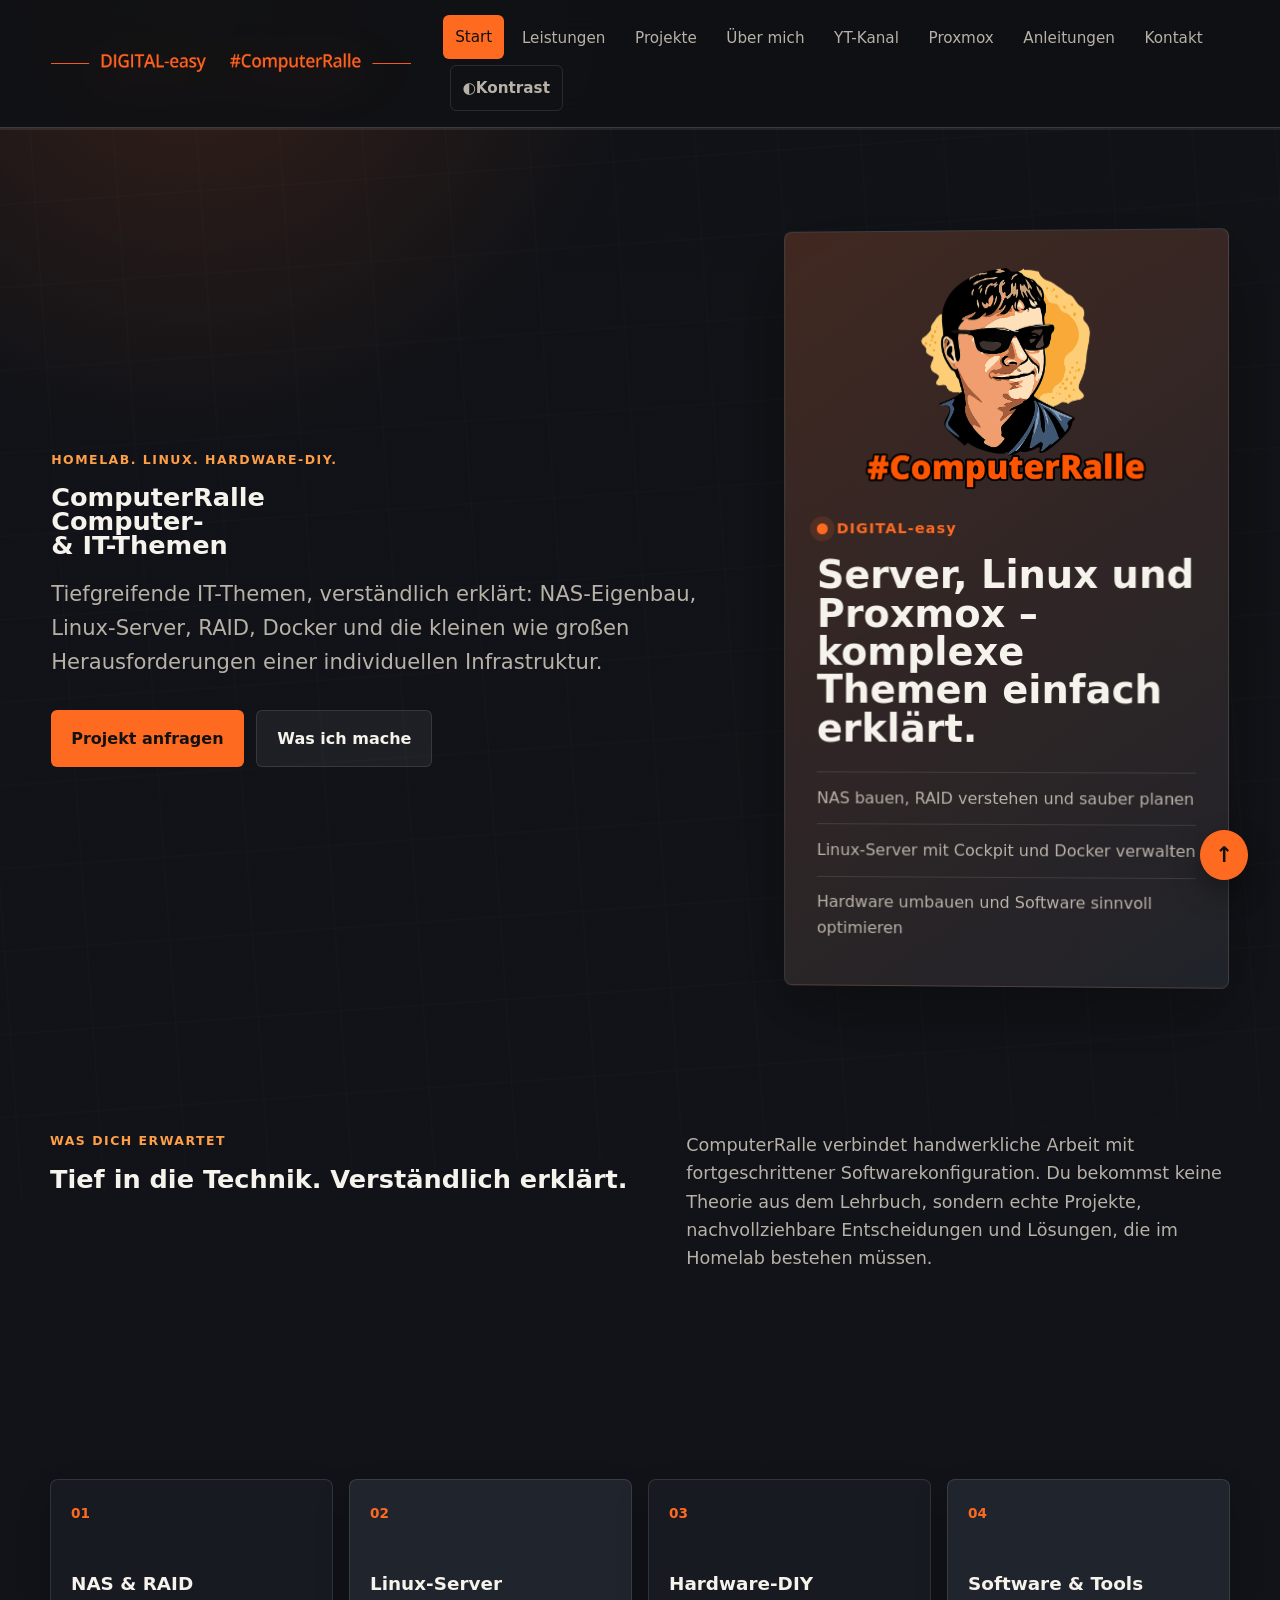
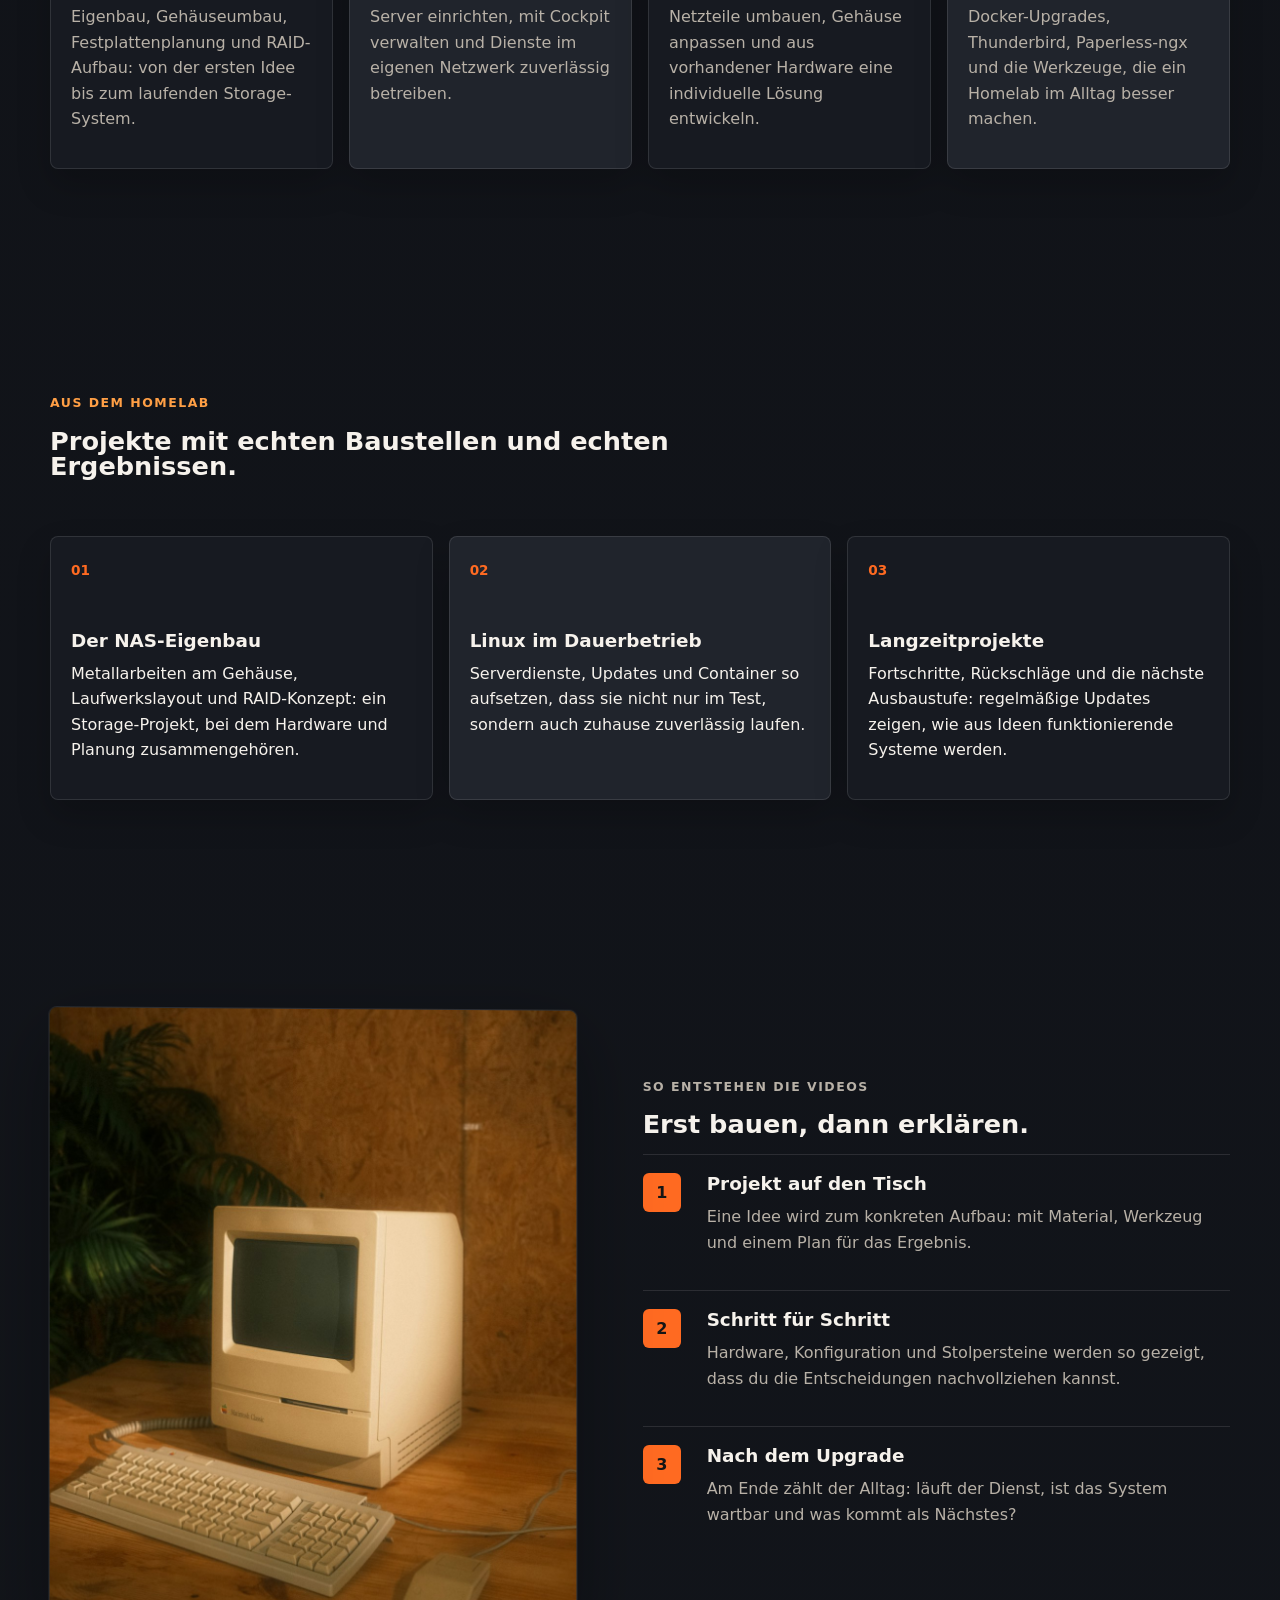
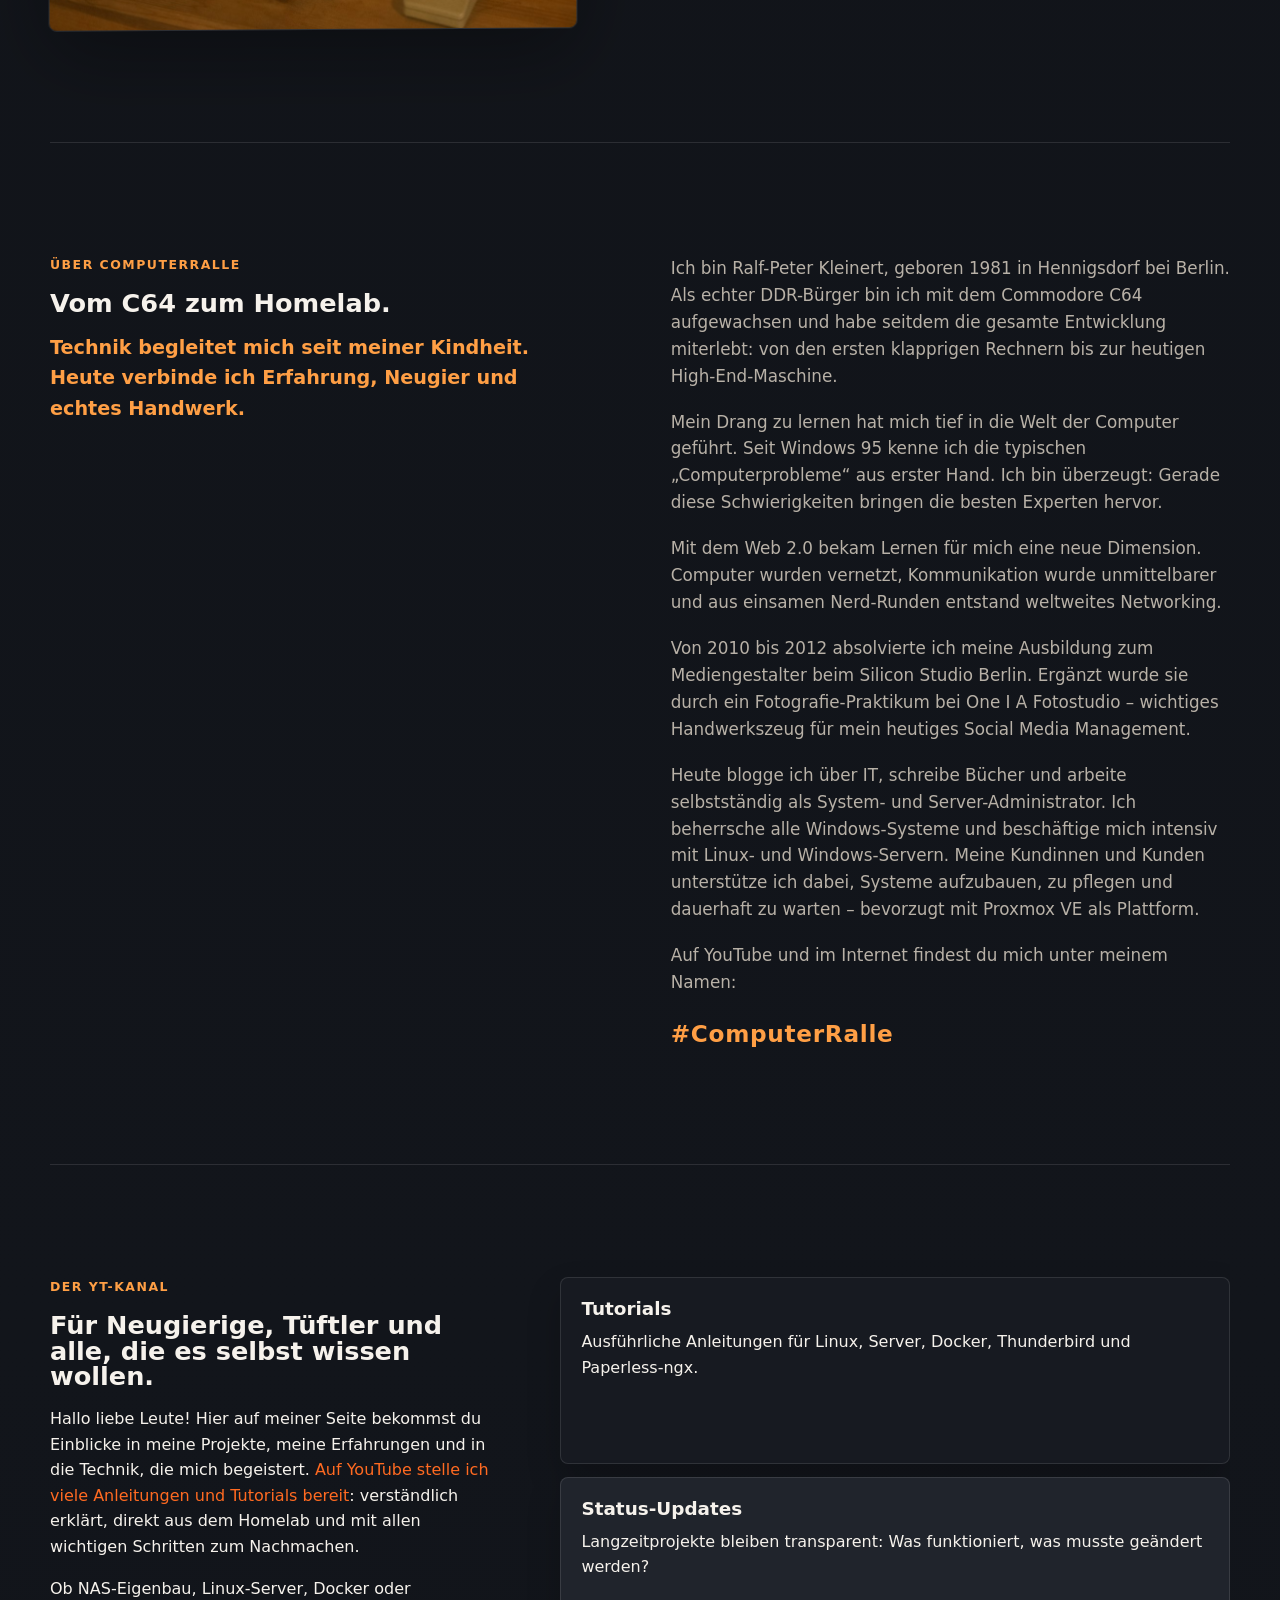
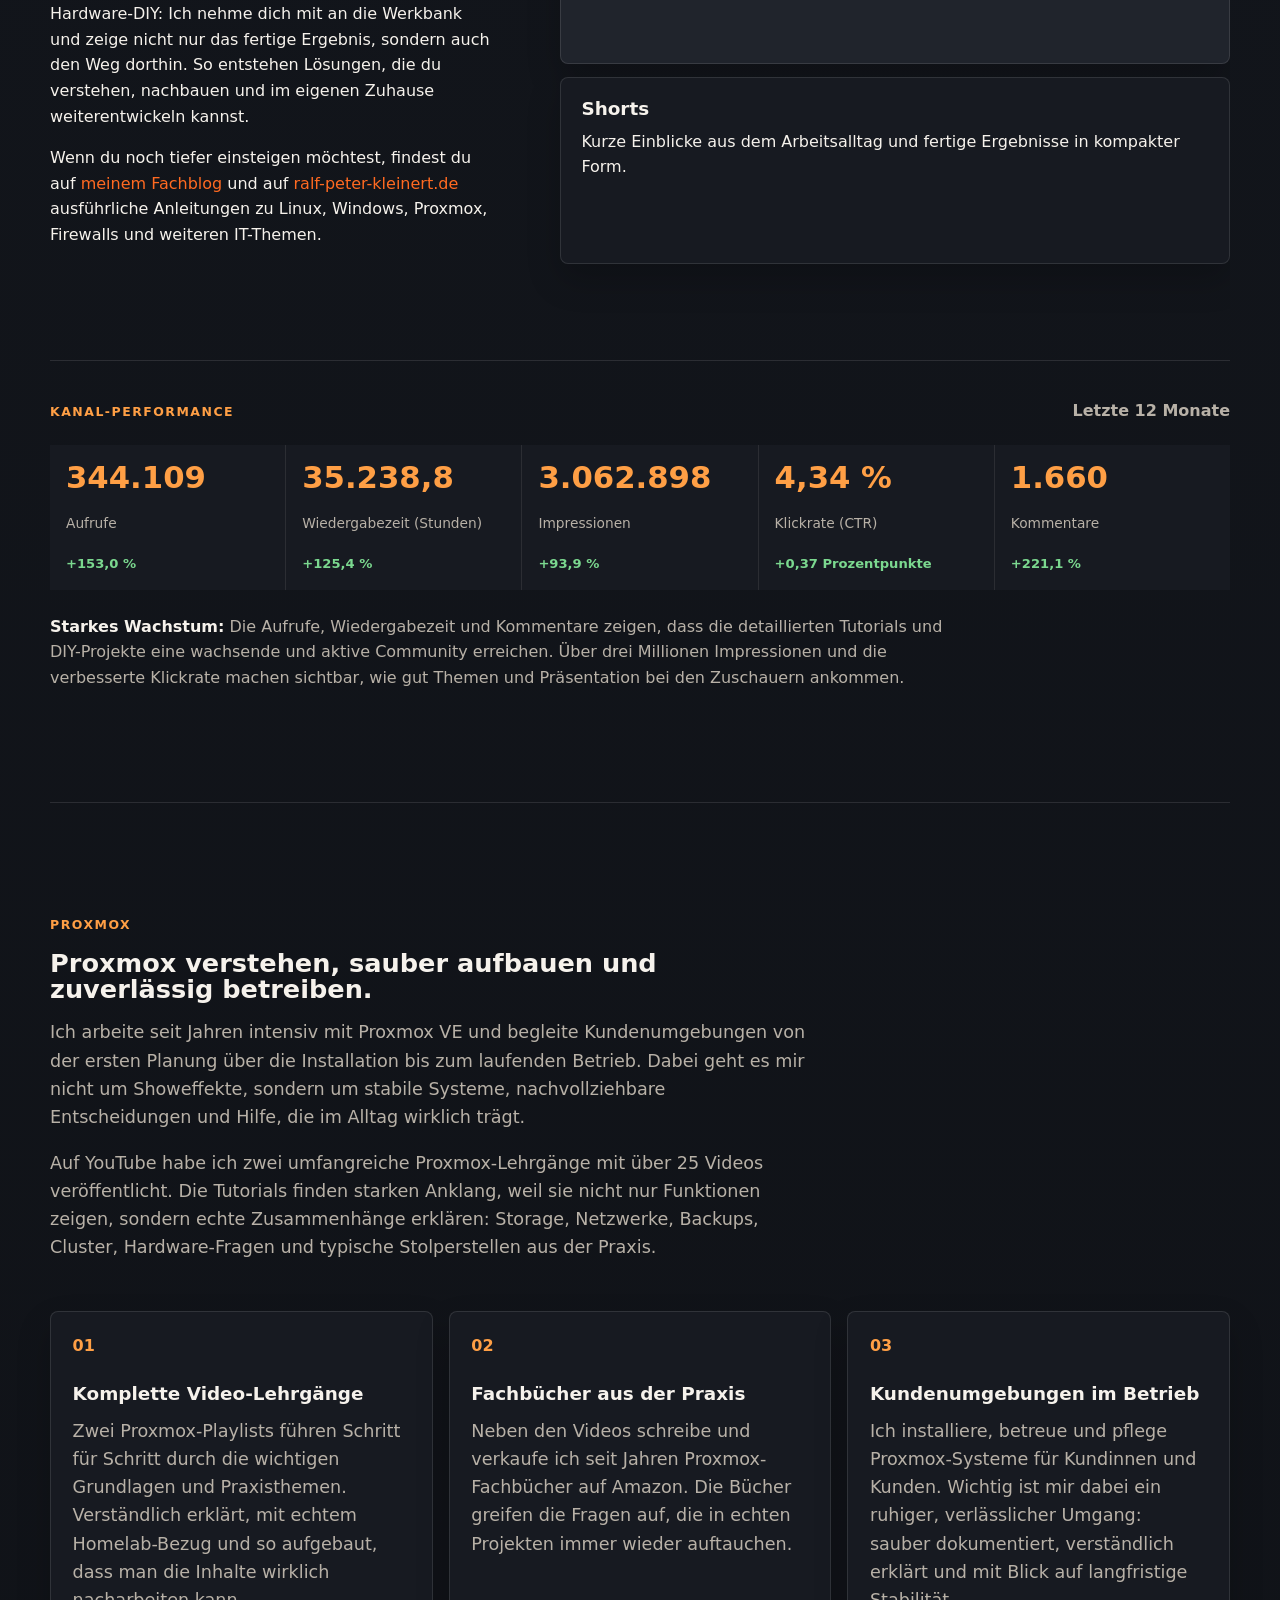
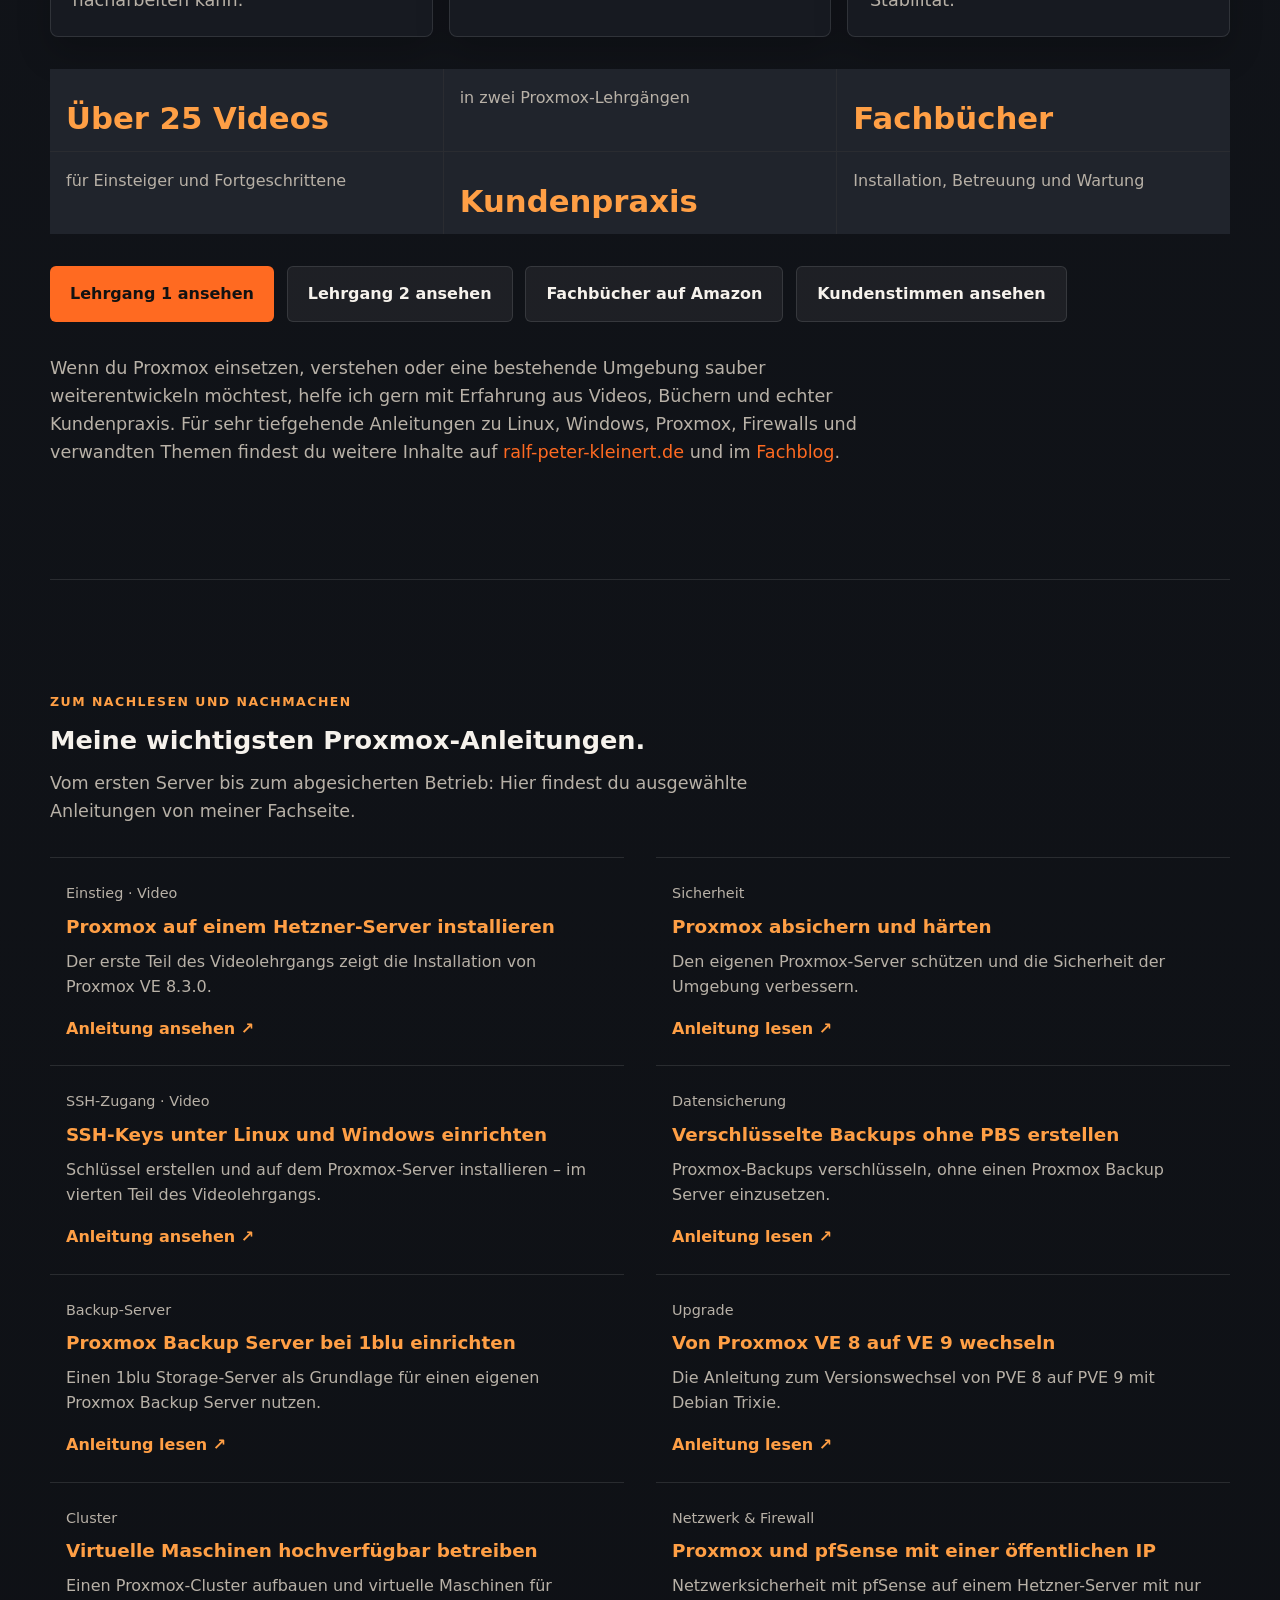
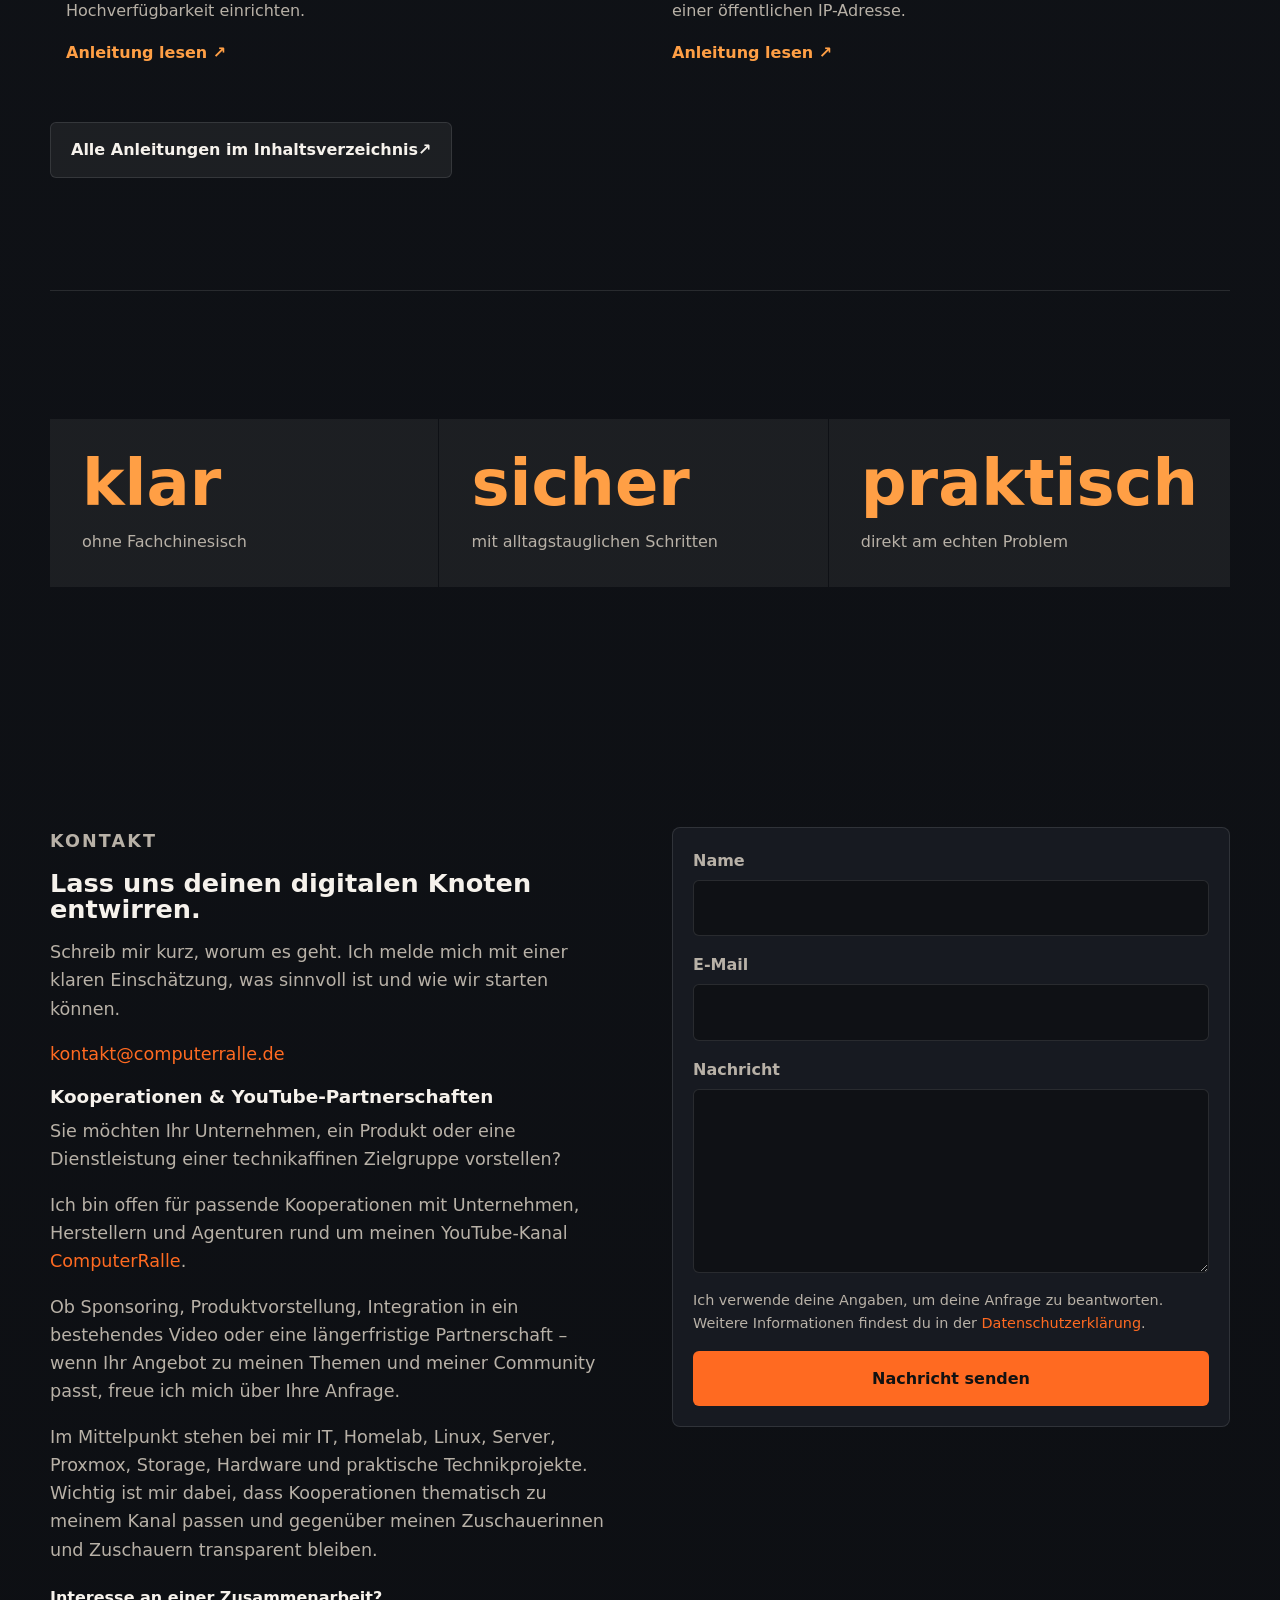
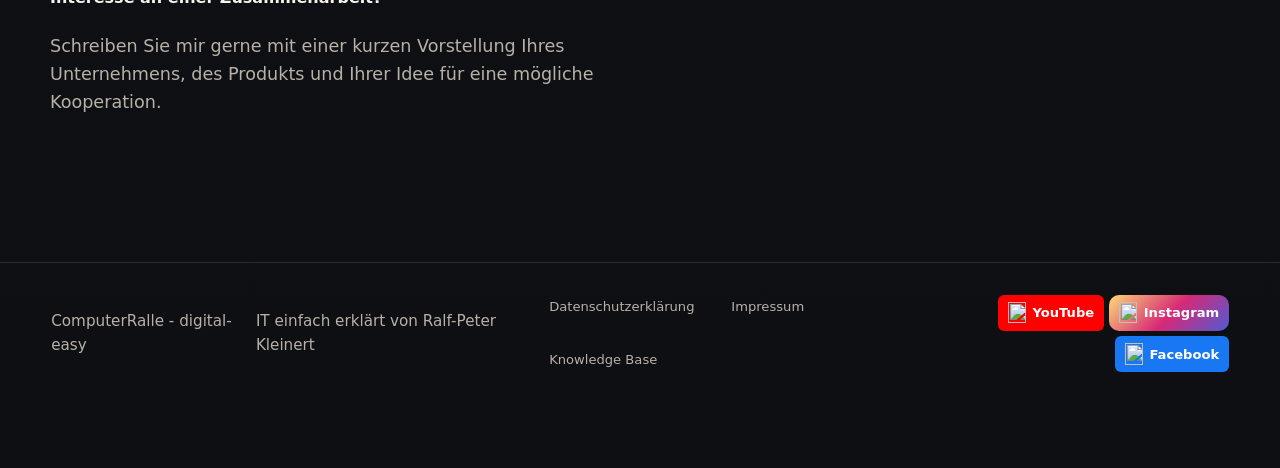
==== index.html @ 545dfb42 "Initial Upload" ====
<!doctype html>
<html lang="de">
  <head>
    <meta charset="utf-8">
    <meta name="viewport" content="width=device-width, initial-scale=1">
    <meta name="description" content="Proxmox-Anleitungen, Linux-Server und NAS-Eigenbau: ComputerRalle zeigt praktische Homelab-Projekte, Video-Tutorials und Hilfe für deine IT.">
    <meta name="theme-color" content="#ff6a21">



    <title>ComputerRalle – Proxmox, Linux &amp; Homelab-Anleitungen</title>
    <link rel="preload" as="image" href="images/computerralledigital-easy_kopfbannerkontur.png">
    <link rel="stylesheet" href="index.css?v=contact-1">
	<meta name="robots" content="index, follow, max-snippet:-1, max-image-preview:large, max-video-preview:-1">
    <link rel="icon" href="images/favicons/favicon.ico" sizes="16x16 24x24 32x32 48x48 64x64 128x128 256x256" type="image/x-icon">
    <link rel="icon" href="images/favicons/favicon-16x16.png" sizes="16x16" type="image/png">
    <link rel="icon" href="images/favicons/favicon-32x32.png" sizes="32x32" type="image/png">
    <link rel="icon" href="images/favicons/favicon-48x48.png" sizes="48x48" type="image/png">
    <link rel="apple-touch-icon" href="images/favicons/apple-touch-icon.png" sizes="180x180">
    <link rel="manifest" href="site.webmanifest">
    <link rel="canonical" href="https://computerralle.de/">
    <meta property="og:locale" content="de_DE">
    <meta property="og:site_name" content="ComputerRalle">
    <meta property="og:type" content="website">
    <meta property="og:title" content="ComputerRalle – Proxmox, Linux &amp; Homelab-Anleitungen">
    <meta property="og:description" content="Proxmox-Anleitungen, Linux-Server und NAS-Eigenbau: ComputerRalle zeigt praktische Homelab-Projekte, Video-Tutorials und Hilfe für deine IT.">
    <meta property="og:url" content="https://computerralle.de/">
    <meta property="og:image" content="https://computerralle.de/images/ComputerRalle-Logo%202026%202000_72.png">
    <meta property="og:image:width" content="1000">
    <meta property="og:image:height" content="813">
    <meta property="og:image:alt" content="ComputerRalle – Logo mit Porträt und Schriftzug">
    <meta name="twitter:card" content="summary_large_image">
    <meta name="twitter:title" content="ComputerRalle – Proxmox, Linux &amp; Homelab-Anleitungen">
    <meta name="twitter:description" content="Proxmox-Anleitungen, Linux-Server und NAS-Eigenbau: ComputerRalle zeigt praktische Homelab-Projekte, Video-Tutorials und Hilfe für deine IT.">
    <meta name="twitter:image" content="https://computerralle.de/images/ComputerRalle-Logo%202026%202000_72.png">
    <meta name="twitter:image:alt" content="ComputerRalle – Logo mit Porträt und Schriftzug">
  </head>
  <body>
    <header class="site-header">
      <a class="brand" href="/" aria-label="ComputerRalle Startseite">
        <img src="images/computerralledigital-easy_kopfbannerkontur.png" alt="ComputerRalle Digital-easy" width="4000" height="230" style="height: auto; object-fit: contain;">
      </a>
      <button class="menu-toggle" type="button" aria-expanded="false" aria-controls="main-navigation" aria-label="Menü öffnen" title="Menü öffnen"><span></span><span></span><span></span></button>
      <nav id="main-navigation" aria-label="Hauptnavigation">
        <a href="/">Start</a>
        <a href="/#leistungen">Leistungen</a>
        <a href="/#projekte">Projekte</a>
        <a href="/#ueber">Über mich</a>
        <a href="/#kanal">YT-Kanal</a>
        <a href="/#proxmox">Proxmox</a>
        <a href="/#anleitungen">Anleitungen</a>
        <a href="/#kontakt">Kontakt</a>
        <button class="contrast-toggle" type="button" aria-pressed="false" aria-label="Hohen Kontrast einschalten"><span aria-hidden="true">◐</span> Kontrast</button>
      </nav>
      <div class="scroll-progress" aria-hidden="true"><span></span></div>
    </header>

    <main id="top">
      <section class="hero">
        <div class="hero-content">
          <p class="eyebrow">Homelab. Linux. Hardware-DIY.</p>
          <h1>ComputerRalle Computer- & IT-Themen</h1>
          <p class="hero-copy">Tiefgreifende IT-Themen, verständlich erklärt: NAS-Eigenbau, Linux-Server, RAID, Docker und die kleinen wie großen Herausforderungen einer individuellen Infrastruktur.</p>
          <div class="hero-actions">
            <a class="button primary" href="/#kontakt">Projekt anfragen</a>
            <a class="button secondary" href="/#leistungen">Was ich mache</a>
          </div>
        </div>
        <aside class="hero-panel" aria-label="ComputerRalle Fokus">
          <div class="hero-logo">
            <img src="images/ComputerRalle-Logo 2026 2000_72.png" alt="ComputerRalle Logo" width="1000" height="813" style="height: auto; object-fit: contain;">
          </div>
          <div class="signal">
            <span></span>
            <strong>DIGITAL-easy</strong>
          </div>
          <h2>Server, Linux und Proxmox – komplexe Themen einfach erklärt.</h2>
          <ul>
            <li>NAS bauen, RAID verstehen und sauber planen</li>
            <li>Linux-Server mit Cockpit und Docker verwalten</li>
            <li>Hardware umbauen und Software sinnvoll optimieren</li>
          </ul>
        </aside>
      </section>

      <section class="section intro">
        <div>
          <p class="eyebrow">Was dich erwartet</p>
          <h2>Tief in die Technik. Verständlich erklärt.</h2>
        </div>
        <p>ComputerRalle verbindet handwerkliche Arbeit mit fortgeschrittener Softwarekonfiguration. Du bekommst keine Theorie aus dem Lehrbuch, sondern echte Projekte, nachvollziehbare Entscheidungen und Lösungen, die im Homelab bestehen müssen.</p>
      </section>

      <section class="service-grid" id="leistungen" aria-label="Leistungen">
        <article>
          <span class="icon">01</span>
          <h3>NAS &amp; RAID</h3>
          <p>Eigenbau, Gehäuseumbau, Festplattenplanung und RAID-Aufbau: von der ersten Idee bis zum laufenden Storage-System.</p>
        </article>
        <article>
          <span class="icon">02</span>
          <h3>Linux-Server</h3>
          <p>Server einrichten, mit Cockpit verwalten und Dienste im eigenen Netzwerk zuverlässig betreiben.</p>
        </article>
        <article>
          <span class="icon">03</span>
          <h3>Hardware-DIY</h3>
          <p>Netzteile umbauen, Gehäuse anpassen und aus vorhandener Hardware eine individuelle Lösung entwickeln.</p>
        </article>
        <article>
          <span class="icon">04</span>
          <h3>Software &amp; Tools</h3>
          <p>Docker-Upgrades, Thunderbird, Paperless-ngx und die Werkzeuge, die ein Homelab im Alltag besser machen.</p>
        </article>
      </section>

      <section class="project-grid" id="projekte" aria-label="Projekte">
        <div class="project-heading">
          <p class="eyebrow">Aus dem Homelab</p>
          <h2>Projekte mit echten Baustellen und echten Ergebnissen.</h2>
        </div>
        <article>
          <span class="icon">01</span>
          <h3>Der NAS-Eigenbau</h3>
          <p>Metallarbeiten am Gehäuse, Laufwerkslayout und RAID-Konzept: ein Storage-Projekt, bei dem Hardware und Planung zusammengehören.</p>
        </article>
        <article>
          <span class="icon">02</span>
          <h3>Linux im Dauerbetrieb</h3>
          <p>Serverdienste, Updates und Container so aufsetzen, dass sie nicht nur im Test, sondern auch zuhause zuverlässig laufen.</p>
        </article>
        <article>
          <span class="icon">03</span>
          <h3>Langzeitprojekte</h3>
          <p>Fortschritte, Rückschläge und die nächste Ausbaustufe: regelmäßige Updates zeigen, wie aus Ideen funktionierende Systeme werden.</p>
        </article>
      </section>

      <section class="split" id="ablauf">
        <div class="image-card">
          <img src="images/photo-1677022725616-91e41d36db21.jpeg" alt="Arbeitsplatz mit Laptop und Technik" width="1080" height="1620" loading="lazy" decoding="async">
        </div>
        <div class="steps">
          <p class="eyebrow">So entstehen die Videos</p>
          <h2>Erst bauen, dann erklären.</h2>
          <div class="step">
            <b>1</b>
            <div>
              <h3>Projekt auf den Tisch</h3>
              <p>Eine Idee wird zum konkreten Aufbau: mit Material, Werkzeug und einem Plan für das Ergebnis.</p>
            </div>
          </div>
          <div class="step">
            <b>2</b>
            <div>
              <h3>Schritt für Schritt</h3>
              <p>Hardware, Konfiguration und Stolpersteine werden so gezeigt, dass du die Entscheidungen nachvollziehen kannst.</p>
            </div>
          </div>
          <div class="step">
            <b>3</b>
            <div>
              <h3>Nach dem Upgrade</h3>
              <p>Am Ende zählt der Alltag: läuft der Dienst, ist das System wartbar und was kommt als Nächstes?</p>
            </div>
          </div>
        </div>
      </section>

      <section class="about" id="ueber">
        <div>
          <p class="eyebrow">Über ComputerRalle</p>
          <h2>Vom C64 zum Homelab.</h2>
          <p class="about-lead">Technik begleitet mich seit meiner Kindheit. Heute verbinde ich Erfahrung, Neugier und echtes Handwerk.</p>
        </div>
        <div class="about-copy">
          <p>Ich bin Ralf-Peter Kleinert, geboren 1981 in Hennigsdorf bei Berlin. Als echter DDR-Bürger bin ich mit dem Commodore C64 aufgewachsen und habe seitdem die gesamte Entwicklung miterlebt: von den ersten klapprigen Rechnern bis zur heutigen High-End-Maschine.</p>
          <p>Mein Drang zu lernen hat mich tief in die Welt der Computer geführt. Seit Windows 95 kenne ich die typischen „Computerprobleme“ aus erster Hand. Ich bin überzeugt: Gerade diese Schwierigkeiten bringen die besten Experten hervor.</p>
          <p>Mit dem Web 2.0 bekam Lernen für mich eine neue Dimension. Computer wurden vernetzt, Kommunikation wurde unmittelbarer und aus einsamen Nerd-Runden entstand weltweites Networking.</p>
          <p>Von 2010 bis 2012 absolvierte ich meine Ausbildung zum Mediengestalter beim Silicon Studio Berlin. Ergänzt wurde sie durch ein Fotografie-Praktikum bei One I A Fotostudio – wichtiges Handwerkszeug für mein heutiges Social Media Management.</p>
          <p>Heute blogge ich über IT, schreibe Bücher und arbeite selbstständig als System- und Server-Administrator. Ich beherrsche alle Windows-Systeme und beschäftige mich intensiv mit Linux- und Windows-Servern. Meine Kundinnen und Kunden unterstütze ich dabei, Systeme aufzubauen, zu pflegen und dauerhaft zu warten – bevorzugt mit Proxmox VE als Plattform.</p>
          <p>Auf YouTube und im Internet findest du mich unter meinem Namen:</p>
          <strong class="about-handle">#ComputerRalle</strong>
        </div>
      </section>

      <section class="channel-section" id="kanal" aria-label="Kanalformate">
        <div>
          <p class="eyebrow">Der YT-Kanal</p>
          <h2>Für Neugierige, Tüftler und alle, die es selbst wissen wollen.</h2>
          <p>Hallo liebe Leute! Hier auf meiner Seite bekommst du Einblicke in meine Projekte, meine Erfahrungen und in die Technik, die mich begeistert. <a href="https://www.youtube.com/@ComputerRalle" class="links" target="_blank" rel="noopener">Auf YouTube stelle ich viele Anleitungen und Tutorials bereit</a>: verständlich erklärt, direkt aus dem Homelab und mit allen wichtigen Schritten zum Nachmachen.</p>
          <p>Ob NAS-Eigenbau, Linux-Server, Docker oder Hardware-DIY: Ich nehme dich mit an die Werkbank und zeige nicht nur das fertige Ergebnis, sondern auch den Weg dorthin. So entstehen Lösungen, die du verstehen, nachbauen und im eigenen Zuhause weiterentwickeln kannst.</p>
          <p>Wenn du noch tiefer einsteigen möchtest, findest du auf <a href="https://blog.ralf-peter-kleinert.de/" class="links" target="_blank" rel="noopener">meinem Fachblog</a> und auf <a href="https://ralf-peter-kleinert.de/" class="links" target="_blank" rel="noopener">ralf-peter-kleinert.de</a> ausführliche Anleitungen zu Linux, Windows, Proxmox, Firewalls und weiteren IT-Themen.</p>
        </div>
        <div class="channel-list">
          <article>
            <h3>Tutorials</h3>
            <p>Ausführliche Anleitungen für Linux, Server, Docker, Thunderbird und Paperless-ngx.</p>
          </article>
          <article>
            <h3>Status-Updates</h3>
            <p>Langzeitprojekte bleiben transparent: Was funktioniert, was musste geändert werden?</p>
          </article>
          <article>
            <h3>Shorts</h3>
            <p>Kurze Einblicke aus dem Arbeitsalltag und fertige Ergebnisse in kompakter Form.</p>
          </article>
        </div>
        <div class="channel-stats">
          <div class="stats-heading">
            <p class="eyebrow">Kanal-Performance</p>
            <h3>Letzte 12 Monate</h3>
          </div>
          <div class="stats-grid">
            <div><strong>344.109</strong><span>Aufrufe</span><b>+153,0 %</b></div>
            <div><strong>35.238,8</strong><span>Wiedergabezeit (Stunden)</span><b>+125,4 %</b></div>
            <div><strong>3.062.898</strong><span>Impressionen</span><b>+93,9 %</b></div>
            <div><strong>4,34 %</strong><span>Klickrate (CTR)</span><b>+0,37 Prozentpunkte</b></div>
            <div><strong>1.660</strong><span>Kommentare</span><b>+221,1 %</b></div>
          </div>
          <p class="channel-insight"><strong>Starkes Wachstum:</strong> Die Aufrufe, Wiedergabezeit und Kommentare zeigen, dass die detaillierten Tutorials und DIY-Projekte eine wachsende und aktive Community erreichen. Über drei Millionen Impressionen und die verbesserte Klickrate machen sichtbar, wie gut Themen und Präsentation bei den Zuschauern ankommen.</p>
        </div>
      </section>

      <section class="proxmox-section" id="proxmox" aria-label="Proxmox">
        <div class="proxmox-intro">
          <p class="eyebrow">Proxmox</p>
          <h2>Proxmox verstehen, sauber aufbauen und zuverlässig betreiben.</h2>
          <p>Ich arbeite seit Jahren intensiv mit Proxmox VE und begleite Kundenumgebungen von der ersten Planung über die Installation bis zum laufenden Betrieb. Dabei geht es mir nicht um Showeffekte, sondern um stabile Systeme, nachvollziehbare Entscheidungen und Hilfe, die im Alltag wirklich trägt.</p>
          <p>Auf YouTube habe ich zwei umfangreiche Proxmox-Lehrgänge mit über 25 Videos veröffentlicht. Die Tutorials finden starken Anklang, weil sie nicht nur Funktionen zeigen, sondern echte Zusammenhänge erklären: Storage, Netzwerke, Backups, Cluster, Hardware-Fragen und typische Stolperstellen aus der Praxis.</p>
        </div>
        <div class="proxmox-grid">
          <article>
            <span>01</span>
            <h3>Komplette Video-Lehrgänge</h3>
            <p>Zwei Proxmox-Playlists führen Schritt für Schritt durch die wichtigen Grundlagen und Praxisthemen. Verständlich erklärt, mit echtem Homelab-Bezug und so aufgebaut, dass man die Inhalte wirklich nacharbeiten kann.</p>
          </article>
          <article>
            <span>02</span>
            <h3>Fachbücher aus der Praxis</h3>
            <p>Neben den Videos schreibe und verkaufe ich seit Jahren Proxmox-Fachbücher auf Amazon. Die Bücher greifen die Fragen auf, die in echten Projekten immer wieder auftauchen.</p>
          </article>
          <article>
            <span>03</span>
            <h3>Kundenumgebungen im Betrieb</h3>
            <p>Ich installiere, betreue und pflege Proxmox-Systeme für Kundinnen und Kunden. Wichtig ist mir dabei ein ruhiger, verlässlicher Umgang: sauber dokumentiert, verständlich erklärt und mit Blick auf langfristige Stabilität.</p>
          </article>
        </div>
        <div class="proxmox-proof">
          <strong>Über 25 Videos</strong>
          <span>in zwei Proxmox-Lehrgängen</span>
          <strong>Fachbücher</strong>
          <span>für Einsteiger und Fortgeschrittene</span>
          <strong>Kundenpraxis</strong>
          <span>Installation, Betreuung und Wartung</span>
        </div>
        <div class="proxmox-actions" aria-label="Proxmox Links">
          <a class="button primary" href="https://www.youtube.com/watch?v=fpmVefC77kQ&amp;list=PL0CRlqUkwGBkxYJnkPXSZQwhma_jSJVHc" target="_blank" rel="noopener">Lehrgang 1 ansehen</a>
          <a class="button secondary" href="https://www.youtube.com/watch?v=A9hcq0KZjYE&amp;list=PL0CRlqUkwGBnzLWp3O5IxkWxYe16ni3VB" target="_blank" rel="noopener">Lehrgang 2 ansehen</a>
          <a class="button secondary" href="https://www.amazon.de/stores/Ralf-Peter-Kleinert-RPK/author/B0D6FVWCTN?ref=sr_ntt_srch_lnk_2&amp;qid=1788532996&amp;sr=8-2&amp;shoppingPortalEnabled=true" target="_blank" rel="noopener">Fachbücher auf Amazon</a>
          <a class="button secondary" href="https://www.google.com/maps/place/Ralf-Peter+Kleinert+DIGITAL-easy/@51.063813,5.1771787,6z/data=!4m16!1m7!3m6!1s0x213630b1703bf835:0x855ed4a852913279!2sRalf-Peter+Kleinert+DIGITAL-easy!8m2!3d51.175807!4d10.4541194!16s%2Fg%2F11vsbp13g6!3m7!1s0x213630b1703bf835:0x855ed4a852913279!8m2!3d51.175807!4d10.4541194!9m1!1b1!16s%2Fg%2F11vsbp13g6?entry=ttu&amp;g_ep=EgoyMDI2MDkwMS4wIKXMDSoASAFQAw%3D%3D" target="_blank" rel="noopener">Kundenstimmen ansehen</a>
        </div>
        <p class="proxmox-note">Wenn du Proxmox einsetzen, verstehen oder eine bestehende Umgebung sauber weiterentwickeln möchtest, helfe ich gern mit Erfahrung aus Videos, Büchern und echter Kundenpraxis. Für sehr tiefgehende Anleitungen zu Linux, Windows, Proxmox, Firewalls und verwandten Themen findest du weitere Inhalte auf <a href="https://ralf-peter-kleinert.de/" class="links" target="_blank" rel="noopener">ralf-peter-kleinert.de</a> und im <a href="https://blog.ralf-peter-kleinert.de/" class="links" target="_blank" rel="noopener">Fachblog</a>.</p>
      </section>

      <section class="guides-section" id="anleitungen" aria-labelledby="guides-title">
        <p class="eyebrow">Zum Nachlesen und Nachmachen</p>
        <h2 id="guides-title">Meine wichtigsten Proxmox-Anleitungen.</h2>
        <p class="guides-intro">Vom ersten Server bis zum abgesicherten Betrieb: Hier findest du ausgewählte Anleitungen von meiner Fachseite.</p>
        <ul class="guides-list">
          <li><a href="https://ralf-peter-kleinert.de/video-tutorials/proxmox-server-installation.html" target="_blank" rel="noopener"><span class="guide-topic">Einstieg · Video</span><h3>Proxmox auf einem Hetzner-Server installieren</h3><p>Der erste Teil des Videolehrgangs zeigt die Installation von Proxmox VE 8.3.0.</p><span class="guide-action">Anleitung ansehen <span aria-hidden="true">↗</span></span></a></li>
          <li><a href="https://ralf-peter-kleinert.de/linux-server/proxmox-server-sichern-haerten.html" target="_blank" rel="noopener"><span class="guide-topic">Sicherheit</span><h3>Proxmox absichern und härten</h3><p>Den eigenen Proxmox-Server schützen und die Sicherheit der Umgebung verbessern.</p><span class="guide-action">Anleitung lesen <span aria-hidden="true">↗</span></span></a></li>
          <li><a href="https://ralf-peter-kleinert.de/video-tutorials/proxmox-ssh-keys-installieren.html" target="_blank" rel="noopener"><span class="guide-topic">SSH-Zugang · Video</span><h3>SSH-Keys unter Linux und Windows einrichten</h3><p>Schlüssel erstellen und auf dem Proxmox-Server installieren – im vierten Teil des Videolehrgangs.</p><span class="guide-action">Anleitung ansehen <span aria-hidden="true">↗</span></span></a></li>
          <li><a href="https://ralf-peter-kleinert.de/linux-server/proxmox-verschluesselt-backup.html" target="_blank" rel="noopener"><span class="guide-topic">Datensicherung</span><h3>Verschlüsselte Backups ohne PBS erstellen</h3><p>Proxmox-Backups verschlüsseln, ohne einen Proxmox Backup Server einzusetzen.</p><span class="guide-action">Anleitung lesen <span aria-hidden="true">↗</span></span></a></li>
          <li><a href="https://ralf-peter-kleinert.de/sicherheits-anbieter/1blu-backupserver.html" target="_blank" rel="noopener"><span class="guide-topic">Backup-Server</span><h3>Proxmox Backup Server bei 1blu einrichten</h3><p>Einen 1blu Storage-Server als Grundlage für einen eigenen Proxmox Backup Server nutzen.</p><span class="guide-action">Anleitung lesen <span aria-hidden="true">↗</span></span></a></li>
          <li><a href="https://ralf-peter-kleinert.de/linux-server/proxmox-pve8-to-pve9-upgrade.html" target="_blank" rel="noopener"><span class="guide-topic">Upgrade</span><h3>Von Proxmox VE 8 auf VE 9 wechseln</h3><p>Die Anleitung zum Versionswechsel von PVE 8 auf PVE 9 mit Debian Trixie.</p><span class="guide-action">Anleitung lesen <span aria-hidden="true">↗</span></span></a></li>
          <li><a href="https://ralf-peter-kleinert.de/linux-server/proxmox-hochverfuegbare-vm.html" target="_blank" rel="noopener"><span class="guide-topic">Cluster</span><h3>Virtuelle Maschinen hochverfügbar betreiben</h3><p>Einen Proxmox-Cluster aufbauen und virtuelle Maschinen für Hochverfügbarkeit einrichten.</p><span class="guide-action">Anleitung lesen <span aria-hidden="true">↗</span></span></a></li>
          <li><a href="https://ralf-peter-kleinert.de/linux-server/proxmox-und-pfsense-eine-ip.html" target="_blank" rel="noopener"><span class="guide-topic">Netzwerk &amp; Firewall</span><h3>Proxmox und pfSense mit einer öffentlichen IP</h3><p>Netzwerksicherheit mit pfSense auf einem Hetzner-Server mit nur einer öffentlichen IP-Adresse.</p><span class="guide-action">Anleitung lesen <span aria-hidden="true">↗</span></span></a></li>
        </ul>
        <a class="button secondary" href="https://ralf-peter-kleinert.de/inhaltsverzeichnis.html" target="_blank" rel="noopener">Alle Anleitungen im Inhaltsverzeichnis <span aria-hidden="true">↗</span></a>
      </section>
      <section class="proof">
        <div>
          <strong>klar</strong>
          <span>ohne Fachchinesisch</span>
        </div>
        <div>
          <strong>sicher</strong>
          <span>mit alltagstauglichen Schritten</span>
        </div>
        <div>
          <strong>praktisch</strong>
          <span>direkt am echten Problem</span>
        </div>
      </section>

      <section class="contact" id="kontakt">
        <div>
          <p class="eyebrow">Kontakt</p>
          <h2>Lass uns deinen digitalen Knoten entwirren.</h2>
          <p>Schreib mir kurz, worum es geht. Ich melde mich mit einer klaren Einschätzung, was sinnvoll ist und wie wir starten können.</p>
          <p><a class="links contact-link" href="mailto:kontakt@computerralle.de">kontakt@computerralle.de</a></p> 
		  <h3>Kooperationen & YouTube-Partnerschaften</h3>
		  <p>Sie möchten Ihr Unternehmen, ein Produkt oder eine Dienstleistung einer technikaffinen Zielgruppe vorstellen?</p>
		  <p>Ich bin offen für passende Kooperationen mit Unternehmen, Herstellern und Agenturen rund um meinen YouTube-Kanal <a href="https://www.youtube.com/@ComputerRalle" class="links" target="_blank" rel="noopener" title="ComputerRalle on YouTube">ComputerRalle</a>.</p>
		  <p>Ob Sponsoring, Produktvorstellung, Integration in ein bestehendes Video oder eine längerfristige Partnerschaft – wenn Ihr Angebot zu meinen Themen und meiner Community passt, freue ich mich über Ihre Anfrage.</p>
		  <p>Im Mittelpunkt stehen bei mir IT, Homelab, Linux, Server, Proxmox, Storage, Hardware und praktische Technikprojekte. Wichtig ist mir dabei, dass Kooperationen thematisch zu meinem Kanal passen und gegenüber meinen Zuschauerinnen und Zuschauern transparent bleiben.</p>
		  <h4>Interesse an einer Zusammenarbeit?</h4>
		  <p>Schreiben Sie mir gerne mit einer kurzen Vorstellung Ihres Unternehmens, des Produkts und Ihrer Idee für eine mögliche Kooperation.</p>
        </div>
        <form id="contact-form" action="scripts/form-acdf-block-2.php" method="post" aria-label="Kontaktformular">
          <label for="contact-name">Name
            <input type="text" id="contact-name" name="name" autocomplete="name" maxlength="200" required>
          </label>
          <label for="contact-email">E-Mail
            <input type="email" id="contact-email" name="email" autocomplete="email" maxlength="254" required>
          </label>
          <label for="contact-message">Nachricht
            <textarea id="contact-message" name="message" rows="6" maxlength="10000" required></textarea>
          </label>
          <p class="contact-privacy">Ich verwende deine Angaben, um deine Anfrage zu beantworten. Weitere Informationen findest du in der <a class="links" href="datenschutzerklaerung.html">Datenschutzerklärung</a>.</p>
          <input type="hidden" name="recaptchaResponse" value="">
          <button class="button primary" type="submit">Nachricht senden</button>
          <p id="contact-status" role="status" aria-live="polite" hidden></p>
        </form>
      </section>
    </main>

    <footer>
      <span>ComputerRalle - digital-easy</span>
      <span>IT einfach erklärt von Ralf-Peter Kleinert</span>
      <nav class="legal-links" aria-label="Rechtliche Hinweise">
        <a href="datenschutzerklaerung.html">Datenschutzerklärung</a>
        <a href="impressum.html">Impressum</a>
        <a href="https://knowledge.ralf-peter-kleinert.de/" target="_blank" rel="noopener">Knowledge Base</a>
      </nav>
      <nav class="social-links" aria-label="Social Media">
        <a class="social-youtube" href="https://www.youtube.com/@ComputerRalle" target="_blank" rel="noopener" aria-label="YouTube"><img class="social-icon" src="https://cdn.simpleicons.org/youtube/ffffff" alt="" width="24" height="24" loading="lazy" decoding="async">YouTube</a>
        <a class="social-instagram" href="https://www.instagram.com/computerralle/" target="_blank" rel="noopener" aria-label="Instagram"><img class="social-icon" src="https://cdn.simpleicons.org/instagram/ffffff" alt="" width="24" height="24" loading="lazy" decoding="async">Instagram</a>
        <a class="social-facebook" href="https://www.facebook.com/ComputerRalle.de" target="_blank" rel="noopener" aria-label="Facebook"><img class="social-icon" src="https://cdn.simpleicons.org/facebook/ffffff" alt="" width="24" height="24" loading="lazy" decoding="async">Facebook</a>
      </nav>
    </footer>
    <button class="back-to-top" type="button" aria-label="Nach oben" title="Nach oben">↑</button>
    <script>
      const getLinkHash = (link) => new URL(link.getAttribute('href'), window.location.href).hash || '#top';
      const sectionLinks = [...document.querySelectorAll('#main-navigation a:not(.nav-cta)')];
      const sections = sectionLinks
        .map((link) => document.querySelector(getLinkHash(link)))
        .filter(Boolean);

      const updateActiveNav = () => {
        const threshold = window.innerHeight * 0.38;
        let currentSection = sections[0];
        sections.forEach((section) => {
          if (section.getBoundingClientRect().top <= threshold) currentSection = section;
        });
        sectionLinks.forEach((link) => {
          link.classList.toggle('is-active', getLinkHash(link) === `#${currentSection.id}`);
        });
      };

      const updateScrollLayer = () => {
        document.documentElement.style.setProperty('--scroll-shift', `${window.scrollY * -0.12}px`);
        const scrollableHeight = document.documentElement.scrollHeight - window.innerHeight;
        const progress = scrollableHeight > 0 ? window.scrollY / scrollableHeight : 0;
        document.documentElement.style.setProperty('--scroll-progress', `${progress * 100}%`);
        updateActiveNav();
      };
      window.addEventListener('scroll', updateScrollLayer, { passive: true });
      window.addEventListener('resize', updateScrollLayer);
      updateScrollLayer();

      const contrastToggle = document.querySelector('.contrast-toggle');
      const contrastEnabled = localStorage.getItem('computer-ralle-high-contrast') === 'true';
      const updateContrast = (enabled) => {
        document.documentElement.classList.toggle('high-contrast', enabled);
        contrastToggle.setAttribute('aria-pressed', String(enabled));
        contrastToggle.setAttribute('aria-label', enabled ? 'Hohen Kontrast ausschalten' : 'Hohen Kontrast einschalten');
      };
      updateContrast(contrastEnabled);
      contrastToggle.addEventListener('click', () => {
        const enabled = !document.documentElement.classList.contains('high-contrast');
        localStorage.setItem('computer-ralle-high-contrast', String(enabled));
        updateContrast(enabled);
      });

      const menuToggle = document.querySelector('.menu-toggle');
      menuToggle.addEventListener('click', () => {
        const isOpen = document.querySelector('.site-header').classList.toggle('nav-open');
        menuToggle.setAttribute('aria-expanded', String(isOpen));
        menuToggle.setAttribute('aria-label', isOpen ? 'Menü schließen' : 'Menü öffnen');
      });
      document.querySelectorAll('#main-navigation a').forEach((link) => link.addEventListener('click', () => {
        document.querySelector('.site-header').classList.remove('nav-open');
        menuToggle.setAttribute('aria-expanded', 'false');
        menuToggle.setAttribute('aria-label', 'Menü öffnen');
      }));

      document.querySelector('.back-to-top').addEventListener('click', () => {
        window.scrollTo({ top: 0, behavior: 'smooth' });
      });
    </script>
    <script>
      const contactForm = document.getElementById('contact-form');
      contactForm.addEventListener('submit', async (event) => {
        event.preventDefault();
        const button = contactForm.querySelector('button[type="submit"]');
        const status = document.getElementById('contact-status');
        button.disabled = true;
        status.hidden = false;
        status.textContent = 'Deine Nachricht wird gesendet …';
        try {
          const response = await fetch(contactForm.action, { method: 'POST', body: new FormData(contactForm), headers: { 'Accept': 'application/json' } });
          const result = await response.json();
          if (!response.ok || result.success !== true) throw new Error('Send failed');
          contactForm.reset();
          status.textContent = 'Vielen Dank! Deine Nachricht wurde gesendet.';
        } catch (error) {
          status.textContent = 'Der Versand konnte nicht bestätigt werden. Deine Eingaben bleiben erhalten. Bitte versuche es später erneut oder schreibe an kontakt@computerralle.de.';
        } finally {
          button.disabled = false;
        }
      });
    </script>
  </body>
</html>
---- index.css ----
:root {
  --bg: #0f1115;
  --panel: #171a21;
  --panel-2: #20242c;
  --text: #f6f2ec;
  --muted: #b8b1a7;
  --line: rgba(255, 255, 255, 0.11);
  --orange: #ff6a21;
  --orange-2: #ff9f45;
  --green: #7bd88f;
  --shadow: 0 24px 80px rgba(0, 0, 0, 0.35);
}

* {
  box-sizing: border-box;
}

html {
  scroll-behavior: smooth;
}

body {
  position: relative;
  isolation: isolate;
  margin: 0;
  background:
    radial-gradient(circle at 15% 0%, rgba(255, 106, 33, 0.16), transparent 28rem),
    linear-gradient(180deg, #101217 0%, #12151b 45%, #0d0f13 100%);
  color: var(--text);
  font-family: Inter, ui-sans-serif, system-ui, -apple-system, BlinkMacSystemFont, "Segoe UI", sans-serif;
  line-height: 1.6;
}

body::before {
  content: "";
  position: fixed;
  z-index: -1;
  inset: -18%;
  pointer-events: none;
  opacity: 0.28;
  background-image:
    linear-gradient(rgba(255, 255, 255, 0.045) 1px, transparent 1px),
    linear-gradient(90deg, rgba(255, 255, 255, 0.045) 1px, transparent 1px);
  background-size: 72px 72px;
  transform: translate3d(0, var(--scroll-shift, 0px), 0) rotate(-4deg) scale(1.15);
  transition: transform 120ms linear;
}

a {
  color: inherit;
  text-decoration: none;
}

.links:hover {
  color: var(--orange);
  text-decoration: underline;
}

.links {
	color: var(--orange);
}

img {
  display: block;
  max-width: 100%;
}

.site-header {
  position: -webkit-sticky;
  position: sticky;
  top: 0;
  z-index: 10;
  display: flex;
  align-items: center;
  justify-content: space-between;
  gap: 2rem;
  padding: 1rem clamp(1rem, 4vw, 4rem);
  border-bottom: 1px solid var(--line);
  background: rgba(15, 17, 21, 0.9);
  backdrop-filter: blur(16px);
}

.scroll-progress {
  position: absolute;
  right: 0;
  bottom: -3px;
  left: 0;
  height: 3px;
  overflow: hidden;
  background: rgba(255, 255, 255, 0.08);
}

.scroll-progress span {
  display: block;
  width: var(--scroll-progress, 0%);
  height: 100%;
  background: var(--orange);
  box-shadow: 0 0 12px rgba(255, 106, 33, 0.8);
  transition: width 80ms linear;
}

.brand {
  width: min(360px, 52vw);
}

.brand img {
  width: 100%;
  height: auto;
  filter: drop-shadow(0 10px 24px rgba(255, 106, 33, 0.18));
}

.menu-toggle {
  display: none;
}

nav {
  display: flex;
  align-items: center;
  gap: 0.35rem;
  font-size: 0.95rem;
  color: var(--muted);
}

nav a {
  padding: 0.6rem 0.75rem;
  border-radius: 6px;
  transition: color 160ms ease, background 160ms ease, transform 160ms ease;
}

nav a:hover,
nav a:focus-visible,
nav a:active,
nav a.is-active {
  color: #111;
  background: var(--orange);
  transform: translateY(-1px);
}

.contrast-toggle {
  min-height: auto;
  margin-left: 0.4rem;
  padding: 0.6rem 0.75rem;
  border: 1px solid var(--line);
  border-radius: 6px;
  color: var(--muted);
  background: transparent;
  font-size: 0.95rem;
  font-weight: 800;
  transition: color 160ms ease, background 160ms ease, border-color 160ms ease, transform 160ms ease;
}

.contrast-toggle:hover,
.contrast-toggle:focus-visible,
.contrast-toggle[aria-pressed="true"] {
  color: #111;
  border-color: var(--orange);
  background: var(--orange);
  transform: translateY(-1px);
}

.nav-cta {
  color: #111;
  background: var(--orange);
  font-weight: 800;
}

.nav-cta:hover,
.nav-cta:focus-visible {
  color: #111;
  background: var(--orange-2);
}

main {
  overflow: hidden;
}

.hero {
  min-height: 82vh;
  display: grid;
  grid-template-columns: minmax(0, 1.08fr) minmax(320px, 0.72fr);
  align-items: center;
  gap: clamp(2rem, 5vw, 5rem);
  padding: clamp(4rem, 8vw, 8rem) clamp(1rem, 4vw, 4rem) 4rem;
}

.hero-content {
  max-width: 780px;
}

.eyebrow {
  margin: 0 0 1rem;
  color: var(--orange-2);
  font-size: 0.78rem;
  font-weight: 900;
  letter-spacing: 0.12em;
  text-transform: uppercase;
}

h1,
h2,
h3,
p {
  margin-top: 0;
}

h1 {
  margin-bottom: 1.25rem;
  font-size: clamp(1rem, 2vw, 2rem);
  line-height: 0.92;
  letter-spacing: 0;
  max-width: 10ch;
}

h2 {
  margin-bottom: 1rem;
  font-size: clamp(1rem, 2vw, 2rem);
  line-height: 1;
  letter-spacing: 0;
}

h3 {
  margin-bottom: 0.55rem;
  font-size: 1.15rem;
  line-height: 1.2;
}

.hero-copy {
  max-width: 650px;
  color: var(--muted);
  font-size: clamp(1.08rem, 2vw, 1.32rem);
}

.hero-actions {
  display: flex;
  flex-wrap: wrap;
  gap: 0.8rem;
  margin-top: 2rem;
}

.button,
button {
  display: inline-flex;
  align-items: center;
  justify-content: center;
  min-height: 3.15rem;
  padding: 0.9rem 1.25rem;
  border: 0;
  border-radius: 6px;
  font: inherit;
  font-weight: 900;
  cursor: pointer;
}

.button.primary,
button {
  color: #121212;
  background: var(--orange);
}

.button.secondary {
  color: var(--text);
  border: 1px solid var(--line);
  background: rgba(255, 255, 255, 0.06);
}

.button:hover,
button:hover {
  transform: translateY(-1px);
}

.hero-panel {
  position: relative;
  padding: clamp(1.25rem, 3vw, 2rem);
  border: 1px solid var(--line);
  border-radius: 8px;
  background:
    linear-gradient(145deg, rgba(255, 106, 33, 0.18), rgba(255, 255, 255, 0.04)),
    var(--panel);
  box-shadow: var(--shadow);
  transform: perspective(1200px) rotateY(-1.5deg) translateZ(0);
  transition: transform 220ms ease, box-shadow 220ms ease;
}

.hero-panel:hover {
  transform: perspective(1200px) rotateY(0) translateY(-6px);
  box-shadow: 0 30px 90px rgba(0, 0, 0, 0.46);
}

.hero-logo {
  display: grid;
  place-items: center;
  min-height: 230px;
  margin-bottom: 1.5rem;
  border-radius: 6px;
  overflow: hidden;
  background: transparent;
}

.hero-logo img {
  width: min(100%, 283px);
  height: auto;
  object-fit: contain;
}

.signal {
  display: flex;
  align-items: center;
  gap: 0.55rem;
  color: var(--orange);
  font-size: 0.9rem;
  font-weight: 900;
  text-transform: uppercase;
}

.signal span {
  width: 0.7rem;
  height: 0.7rem;
  border-radius: 50%;
  background: var(--orange);
  box-shadow: 0 0 0 7px rgba(255, 106, 33, 0.13);
}

.signal strong {
  color: var(--orange);
  letter-spacing: 0.08em;
  text-transform: none;
}

.hero-panel h2 {
  margin-top: 1rem;
  font-size: clamp(1.65rem, 3vw, 2.6rem);
}

.hero-panel ul {
  margin: 1.5rem 0 0;
  padding: 0;
  list-style: none;
  color: var(--muted);
}

.hero-panel li {
  padding: 0.8rem 0;
  border-top: 1px solid var(--line);
}

.section,
.split,
.about,
.proof,
.contact,
.service-grid,
.legal-content,
.project-grid,
.channel-section,
.proxmox-section {
  width: min(1180px, calc(100% - 2rem));
  margin: 0 auto;
}

.legal-page {
  padding: 6rem 0 8rem;
}

.legal-content {
  max-width: 860px;
}

.legal-content h1 {
  max-width: none;
  margin-bottom: 1rem;
}

.legal-content h2 {
  margin-top: 3.5rem;
  font-size: clamp(1.35rem, 2.5vw, 2rem);
}

.legal-content section {
  padding-top: 0.5rem;
  border-top: 1px solid var(--line);
}

.legal-content p {
  color: var(--muted);
  font-size: 1.05rem;
}

.privacy-content p {
  margin-bottom: 1.15rem;
}

.privacy-content ul {
  margin: 0 0 1.3rem;
  padding-left: 1.4rem;
  color: var(--muted);
}

.privacy-content li {
  margin-bottom: 0.55rem;
}

.legal-lead {
  color: var(--text) !important;
  font-size: 1.2rem !important;
}

.legal-content a {
  color: var(--orange-2);
}

.legal-content a:hover,
.legal-content a:focus-visible {
  color: var(--text);
}

.legal-note {
  margin-top: 4rem;
  padding-top: 2rem;
  border-top: 1px solid var(--line);
}

.section {
  display: grid;
  grid-template-columns: 1fr 0.9fr;
  gap: 2rem;
  min-height: 44vh;
  padding: 5rem 0 2rem;
}

.section > p,
.about > p,
.contact p {
  color: var(--muted);
  font-size: 1.1rem;
}

.service-grid {
  display: grid;
  grid-template-columns: repeat(4, 1fr);
  gap: 1rem;
  padding: 2rem 0 8rem;
}

.service-grid article {
  min-height: 270px;
  padding: 1.25rem;
  border: 1px solid var(--line);
  border-radius: 8px;
  background: var(--panel);
  box-shadow: 0 16px 34px rgba(0, 0, 0, 0.2);
  transition: transform 180ms ease, box-shadow 180ms ease, border-color 180ms ease;
}

.service-grid article:hover {
  transform: translateY(-7px) rotateX(1deg);
  border-color: rgba(255, 106, 33, 0.5);
  box-shadow: 0 25px 48px rgba(0, 0, 0, 0.35);
}

.service-grid article:nth-child(even) {
  background: var(--panel-2);
}

.project-grid {
  display: grid;
  grid-template-columns: repeat(3, 1fr);
  gap: 1rem;
  padding: 6rem 0;
}

.project-heading {
  grid-column: 1 / -1;
  max-width: 700px;
  padding-bottom: 1.5rem;
}

.project-grid article,
.channel-list article {
  min-height: 240px;
  padding: 1.25rem;
  border: 1px solid var(--line);
  border-radius: 8px;
  background: var(--panel);
  box-shadow: 0 16px 34px rgba(0, 0, 0, 0.2);
  transition: transform 180ms ease, box-shadow 180ms ease, border-color 180ms ease;
}

.project-grid article:hover,
.channel-list article:hover {
  transform: translateY(-7px);
  border-color: rgba(255, 106, 33, 0.5);
  box-shadow: 0 25px 48px rgba(0, 0, 0, 0.35);
}

.project-grid article:nth-child(odd),
.channel-list article:nth-child(even) {
  background: var(--panel-2);
}

.icon {
  display: inline-flex;
  margin-bottom: 3rem;
  color: var(--orange);
  font-size: 0.85rem;
  font-weight: 900;
}

.service-grid p,
.steps p,
footer,
label {
  color: var(--muted);
}

.split {
  display: grid;
  grid-template-columns: 0.9fr 1fr;
  align-items: center;
  gap: clamp(2rem, 5vw, 5rem);
  min-height: 78vh;
  padding: 7rem 0;
}

.image-card {
  overflow: hidden;
  border-radius: 8px;
  border: 1px solid var(--line);
  box-shadow: var(--shadow);
  transform: perspective(1200px) rotateY(1.5deg);
  transition: transform 220ms ease, box-shadow 220ms ease;
}

.image-card:hover {
  transform: perspective(1200px) rotateY(0) translateY(-6px);
  box-shadow: 0 30px 90px rgba(0, 0, 0, 0.46);
}

.image-card img {
  width: 100%;
  height: 620px;
  object-fit: cover;
}

.step {
  display: grid;
  grid-template-columns: 3rem 1fr;
  gap: 1rem;
  padding: 1.15rem 0;
  border-top: 1px solid var(--line);
}

.step b {
  display: grid;
  place-items: center;
  width: 2.4rem;
  height: 2.4rem;
  border-radius: 6px;
  color: #151515;
  background: var(--orange);
}

.about {
  display: grid;
  grid-template-columns: 1fr 0.95fr;
  gap: 2rem;
  min-height: 48vh;
  padding: 7rem 0;
  border-top: 1px solid var(--line);
  border-bottom: 1px solid var(--line);
}

.about-lead {
  max-width: 32rem;
  color: var(--orange-2) !important;
  font-size: 1.2rem !important;
  font-weight: 700;
}

.about-copy {
  color: var(--muted);
  font-size: 1.05rem;
}

.about-copy p {
  margin-bottom: 1.2rem;
}

.about-handle {
  display: inline-block;
  color: var(--orange-2);
  font-size: 1.45rem;
  letter-spacing: 0.03em;
}

.channel-section {
  position: relative;
  isolation: isolate;
  display: grid;
  grid-template-columns: 0.8fr 1.2fr;
  gap: clamp(2rem, 5vw, 5rem);
  padding: 7rem 0;
  border-bottom: 1px solid var(--line);
  overflow: hidden;
}

.channel-section::before {
  content: "";
  position: absolute;
  z-index: -1;
  top: 50%;
  left: 58%;
  width: min(86vw, 980px);
  aspect-ratio: 1.42;
  background: url("https://cdn.simpleicons.org/youtube/ff0000") center / contain no-repeat;
  filter: blur(3px) drop-shadow(0 0 18px rgba(255, 0, 0, 0.8));
  opacity: 0.34;
  transform: translate(-50%, -50%);
  animation: youtube-dance 31s ease-in-out infinite;
}

.channel-section::after {
  content: "";
  position: absolute;
  z-index: -1;
  top: 50%;
  left: 58%;
  width: min(82vw, 935px);
  aspect-ratio: 1.42;
  background: url("https://cdn.simpleicons.org/youtube/ff0000") center / contain no-repeat;
  filter: blur(10px) drop-shadow(0 0 32px rgba(255, 0, 0, 0.75));
  opacity: 0.38;
  transform: translate(-50%, -50%);
  animation: youtube-dance 31s ease-in-out -1.2s infinite;
}

@keyframes youtube-dance {
  0%, 100% {
    transform: perspective(900px) translate(-50%, -50%) rotateX(4deg) rotateY(-5deg) rotate(-4deg) skewX(-2deg) scale(0.94);
  }
  25% {
    transform: perspective(900px) translate(-45%, -54%) rotateX(-3deg) rotateY(4deg) rotate(3deg) skewX(2deg) scale(1.03);
  }
  50% {
    transform: perspective(900px) translate(-55%, -46%) rotateX(5deg) rotateY(6deg) rotate(5deg) skewX(-1deg) scale(0.97);
  }
  75% {
    transform: perspective(900px) translate(-47%, -49%) rotateX(-4deg) rotateY(-4deg) rotate(-2deg) skewX(3deg) scale(1.06);
  }
}

.channel-list {
  display: grid;
  gap: 0.8rem;
}

.channel-list article {
  min-height: auto;
}

.channel-stats {
  grid-column: 1 / -1;
  margin-top: 2rem;
  padding-top: 2.5rem;
  border-top: 1px solid var(--line);
}

.stats-heading {
  display: flex;
  align-items: baseline;
  justify-content: space-between;
  gap: 1rem;
  margin-bottom: 1rem;
}

.stats-heading .eyebrow {
  margin-bottom: 0;
}

.stats-heading h3 {
  color: var(--muted);
  font-size: 1rem;
  font-weight: 700;
}

.stats-grid {
  display: grid;
  grid-template-columns: repeat(5, 1fr);
  gap: 1px;
  background: var(--line);
}

.stats-grid div {
  display: flex;
  min-height: 145px;
  flex-direction: column;
  justify-content: space-between;
  gap: 0.5rem;
  padding: 1rem;
  background: var(--panel);
}

.stats-grid strong {
  color: var(--orange-2);
  font-size: clamp(1.35rem, 2.4vw, 2rem);
  line-height: 1.1;
}

.stats-grid span {
  color: var(--muted);
  font-size: 0.86rem;
}

.stats-grid b {
  color: var(--green);
  font-size: 0.82rem;
}

.channel-insight {
  max-width: 900px;
  margin: 1.5rem 0 0;
  color: var(--muted);
}

.channel-insight strong {
  color: var(--text);
}

.proxmox-section {
  display: grid;
  grid-template-columns: 1fr;
  gap: 2rem;
  padding: 7rem 0;
  border-bottom: 1px solid var(--line);
}

.proxmox-intro {
  max-width: 760px;
}

.proxmox-section p:not(.eyebrow),
.proxmox-section li {
  color: var(--muted);
  font-size: 1.1rem;
}

.proxmox-grid {
  display: grid;
  grid-template-columns: repeat(3, 1fr);
  gap: 1rem;
}

.proxmox-grid article {
  min-height: 265px;
  padding: 1.35rem;
  border: 1px solid var(--line);
  border-radius: 8px;
  background: var(--panel);
  box-shadow: 0 16px 34px rgba(0, 0, 0, 0.2);
}

.proxmox-grid span {
  display: inline-flex;
  margin-bottom: 1.5rem;
  color: var(--orange-2);
  font-weight: 900;
}

.proxmox-grid h3 {
  margin-bottom: 0.75rem;
}

.proxmox-grid p {
  margin: 0;
}

.proxmox-proof {
  display: grid;
  grid-template-columns: repeat(3, 1fr);
  gap: 1px;
  background: var(--line);
}

.proxmox-proof strong,
.proxmox-proof span {
  min-height: 82px;
  padding: 1rem;
  background: var(--panel-2);
}

.proxmox-proof strong {
  display: flex;
  align-items: end;
  color: var(--orange-2);
  font-size: clamp(1.3rem, 2.4vw, 2.1rem);
  line-height: 1.05;
}

.proxmox-proof span {
  color: var(--muted);
}

.proxmox-actions {
  display: flex;
  flex-wrap: wrap;
  gap: 0.8rem;
}

.proxmox-note {
  max-width: 860px;
  margin: 0;
}

.proof {
  display: grid;
  grid-template-columns: repeat(3, 1fr);
  gap: 1px;
  padding: 8rem 0;
}

.proof div {
  padding: 2rem;
  background: rgba(255, 255, 255, 0.06);
}

.proof strong {
  display: block;
  margin-bottom: 0.9rem;
  color: var(--orange-2);
  font-size: clamp(2rem, 5vw, 4.5rem);
  line-height: 1;
}

.proof span {
  color: var(--muted);
}

.contact {
  display: grid;
  grid-template-columns: 1fr;
  gap: clamp(2rem, 5vw, 5rem);
  min-height: 62vh;
  padding: 7rem 0 8rem;
}

.contact-link {
  margin-top: 1rem;
}

form {
  display: grid;
  gap: 1rem;
  padding: 1.25rem;
  border: 1px solid var(--line);
  border-radius: 8px;
  background: var(--panel);
}

label {
  display: grid;
  gap: 0.4rem;
  font-weight: 800;
}

input,
textarea {
  width: 100%;
  border: 1px solid var(--line);
  border-radius: 6px;
  padding: 0.9rem 1rem;
  color: var(--text);
  background: #0f1115;
  font: inherit;
}

input:focus,
textarea:focus {
  outline: 2px solid rgba(255, 106, 33, 0.55);
  border-color: var(--orange);
}

footer {
  display: flex;
  justify-content: space-between;
  align-items: center;
  gap: 1rem;
  padding: 1.5rem clamp(1rem, 4vw, 4rem) 5.5rem;
  border-top: 1px solid var(--line);
  font-size: 0.95rem;
}

.back-to-top {
  position: fixed;
  right: clamp(1rem, 3vw, 2rem);
  bottom: 1.25rem;
  z-index: 20;
  display: grid;
  place-items: center;
  width: 3rem;
  height: 3rem;
  padding: 0;
  border: 1px solid var(--orange);
  border-radius: 50%;
  color: #111;
  background: var(--orange);
  box-shadow: 0 12px 28px rgba(0, 0, 0, 0.35);
  font-size: 1.35rem;
  line-height: 1;
  transition: transform 160ms ease, background 160ms ease;
}

.back-to-top:hover,
.back-to-top:focus-visible {
  color: #111;
  background: var(--orange-2);
  transform: translateY(-3px);
}

.legal-links {
  display: flex;
  flex-wrap: wrap;
  gap: 0.8rem;
  font-size: 0.82rem;
}

.legal-links a {
  color: var(--muted);
  text-decoration: none;
}

.legal-links a:hover,
.legal-links a:focus-visible {
  color: #000;
}

.social-links {
  display: flex;
  flex-wrap: wrap;
  justify-content: flex-end;
  gap: 0.35rem;
  font-size: 0.82rem;
}

.social-links a {
  display: inline-flex;
  align-items: center;
  gap: 0.4rem;
  padding: 0.45rem 0.6rem;
  border: 0;
  border-radius: 6px;
  color: #fff;
  font-weight: 800;
  transition: transform 160ms ease, filter 160ms ease;
}

.social-links a:hover,
.social-links a:focus-visible {
  color: #fff;
  filter: brightness(1.12);
  transform: translateY(-1px);
}

.social-links .social-youtube {
  background: #ff0000;
  border-radius: 6px;
}

.social-links .social-instagram {
  background: linear-gradient(135deg, #feda75, #d62976 52%, #4f5bd5);
  border-radius: 10px;
}

.social-links .social-facebook {
  background: #1877f2;
  border-radius: 6px;
}

.social-icon {
  width: 1.15rem;
  height: 1.35rem;
  object-fit: contain;
}

@media (max-width: 940px) {
  .site-header {
    position: static;
    align-items: flex-start;
    flex-direction: column;
  }

  nav {
    width: 100%;
    overflow-x: auto;
    padding-bottom: 0.15rem;
  }

  .hero,
  .section,
  .split,
  .about,
  .contact,
  .channel-section,
  .proxmox-section {
    grid-template-columns: 1fr;
  }

  .hero {
    min-height: auto;
    padding-top: 3rem;
  }

  .service-grid {
    grid-template-columns: repeat(2, 1fr);
  }

  .project-grid {
    grid-template-columns: repeat(2, 1fr);
  }

  .stats-grid {
    grid-template-columns: repeat(3, 1fr);
  }

  .proxmox-grid,
  .proxmox-proof {
    grid-template-columns: 1fr;
  }

  .image-card img {
    height: 440px;
  }
}

@media (max-width: 620px) {
  .site-header {
    position: -webkit-sticky;
    position: sticky;
    top: 0;
    z-index: 30;
    flex-direction: row;
    align-items: center;
    flex-wrap: wrap;
  }

  .brand {
    flex: 1;
    width: auto;
  }

  .menu-toggle {
    display: grid;
    place-items: center;
    gap: 4px;
    width: 2.8rem;
    height: 2.8rem;
    padding: 0.65rem;
    border: 1px solid var(--line);
    border-radius: 6px;
    color: var(--text);
    background: transparent;
  }

  .menu-toggle span {
    display: block;
    width: 1.35rem;
    height: 2px;
    background: currentColor;
    transition: transform 160ms ease, opacity 160ms ease;
  }

  .nav-open .menu-toggle span:nth-child(1) {
    transform: translateY(6px) rotate(45deg);
  }

  .nav-open .menu-toggle span:nth-child(2) {
    opacity: 0;
  }

  .nav-open .menu-toggle span:nth-child(3) {
    transform: translateY(-6px) rotate(-45deg);
  }

  .site-header nav {
    display: none;
    width: 100%;
    flex-direction: column;
    align-items: stretch;
    gap: 0.25rem;
    overflow: visible;
    padding-top: 0.75rem;
  }

  .site-header.nav-open nav {
    display: flex;
  }

  .site-header nav a,
  .site-header .contrast-toggle {
    width: 100%;
    margin-left: 0;
    text-align: left;
  }

  nav a {
    white-space: nowrap;
  }

  h1 {
    font-size: 1.65rem;
  }

  .service-grid,
  .project-grid,
  .proof,
  .proxmox-grid,
  .proxmox-proof {
    grid-template-columns: 1fr;
  }

  .project-heading {
    grid-column: auto;
  }

  .stats-grid {
    grid-template-columns: 1fr;
  }

  .proxmox-actions .button {
    width: 100%;
  }

  .stats-heading {
    align-items: flex-start;
    flex-direction: column;
    gap: 0.35rem;
  }

  .service-grid article {
    min-height: auto;
  }

  .icon {
    margin-bottom: 1.5rem;
  }

  footer {
    flex-direction: column;
    align-items: flex-start;
  }

  .social-links {
    justify-content: flex-start;
  }
}

html.high-contrast,
html.high-contrast body {
  background: #000;
  color: #fff;
}

html.high-contrast body::before {
  opacity: 0.2;
  background-image:
    linear-gradient(rgba(255, 255, 255, 0.12) 1px, transparent 1px),
    linear-gradient(90deg, rgba(255, 255, 255, 0.12) 1px, transparent 1px);
}

html.high-contrast .channel-section::before,
html.high-contrast .channel-section::after {
  display: none;
}

html.high-contrast :where(p, h1, h2, h3, h4, h5, h6, span, strong, b, li, label, nav, footer, .eyebrow, .hero-copy, .section > p, .about > p, .contact p, .service-grid p, .steps p) {
  color: #fff;
}

html.high-contrast a,
html.high-contrast input,
html.high-contrast textarea {
  color: #fff;
}

html.high-contrast .site-header,
html.high-contrast .hero-panel,
html.high-contrast .service-grid article,
html.high-contrast .project-grid article,
html.high-contrast .channel-list article,
html.high-contrast .stats-grid div,
html.high-contrast .proxmox-grid article,
html.high-contrast .proxmox-proof strong,
html.high-contrast .proxmox-proof span,
html.high-contrast .image-card,
html.high-contrast form,
html.high-contrast input,
html.high-contrast textarea {
  border-color: #fff;
  background: #000;
}

html.high-contrast nav a:hover,
html.high-contrast nav a:focus-visible,
html.high-contrast nav a:active,
html.high-contrast nav a.is-active,
html.high-contrast .contrast-toggle:hover,
html.high-contrast .contrast-toggle:focus-visible,
html.high-contrast .contrast-toggle[aria-pressed="true"] {
  color: #fff;
  background: #000;
  border-color: #fff;
}

html.high-contrast .button.primary,
html.high-contrast button:not(.contrast-toggle) {
  color: #fff;
  background: #000;
  border: 1px solid #fff;
}

html.high-contrast .button.secondary {
  color: #fff;
  background: #000;
  border-color: #fff;
}

html.high-contrast .legal-content a,
html.high-contrast .legal-links a,
html.high-contrast .social-links a {
  color: #fff;
}

/* Ausgewählte Fachanleitungen */
.guides-section {
  width: min(1180px, calc(100% - 2rem));
  margin: 0 auto;
  padding: 7rem 0;
  border-bottom: 1px solid var(--line);
  scroll-margin-top: 8rem;
}
.guides-intro { max-width: 760px; color: var(--muted); font-size: 1.1rem; }
.guides-list { display: grid; grid-template-columns: repeat(2, minmax(0, 1fr)); gap: 0 2rem; margin: 2rem 0; padding: 0; list-style: none; }
.guides-list li { min-width: 0; border-top: 1px solid var(--line); }
.guides-list a { display: flex; flex-direction: column; height: 100%; padding: 1.5rem 1rem; border-radius: 6px; transition: background 160ms ease; }
.guides-list a:hover { background: var(--panel-2); }
.guides-list a:focus-visible { outline: 2px solid var(--orange); outline-offset: 2px; }
.guide-topic { margin-bottom: 0.6rem; color: var(--muted); font-size: 0.9rem; }
.guides-list h3 { color: var(--orange-2); line-height: 1.35; }
.guides-list p { color: var(--muted); margin-bottom: 1rem; }
.guide-action { margin-top: auto; color: var(--orange-2); font-weight: 700; }
html.high-contrast .guides-list a:hover { background: #000; outline: 1px solid #fff; }
html.high-contrast .guides-list a:focus-visible { outline-color: #fff; }
html.high-contrast .guides-list h3 { color: #fff; }
@media (min-width: 621px) {
  .site-header #main-navigation { flex-wrap: wrap; }
  .site-header .brand { flex-shrink: 0; }
}
@media (max-width: 620px) {
  .guides-list { grid-template-columns: 1fr; }
  .guides-section { padding: 4rem 0; }
}
/* Kontaktformular */
.contact form { min-width: 0; align-self: start; }
.contact .contact-privacy { margin: 0; font-size: 0.9rem; }
.contact textarea { resize: vertical; min-height: 10rem; }
.contact button:disabled { opacity: 0.65; cursor: wait; }
#contact-status { margin: 0; overflow-wrap: anywhere; }
@media (min-width: 941px) {
  .contact { grid-template-columns: minmax(0, 1fr) minmax(0, 1fr); }
}
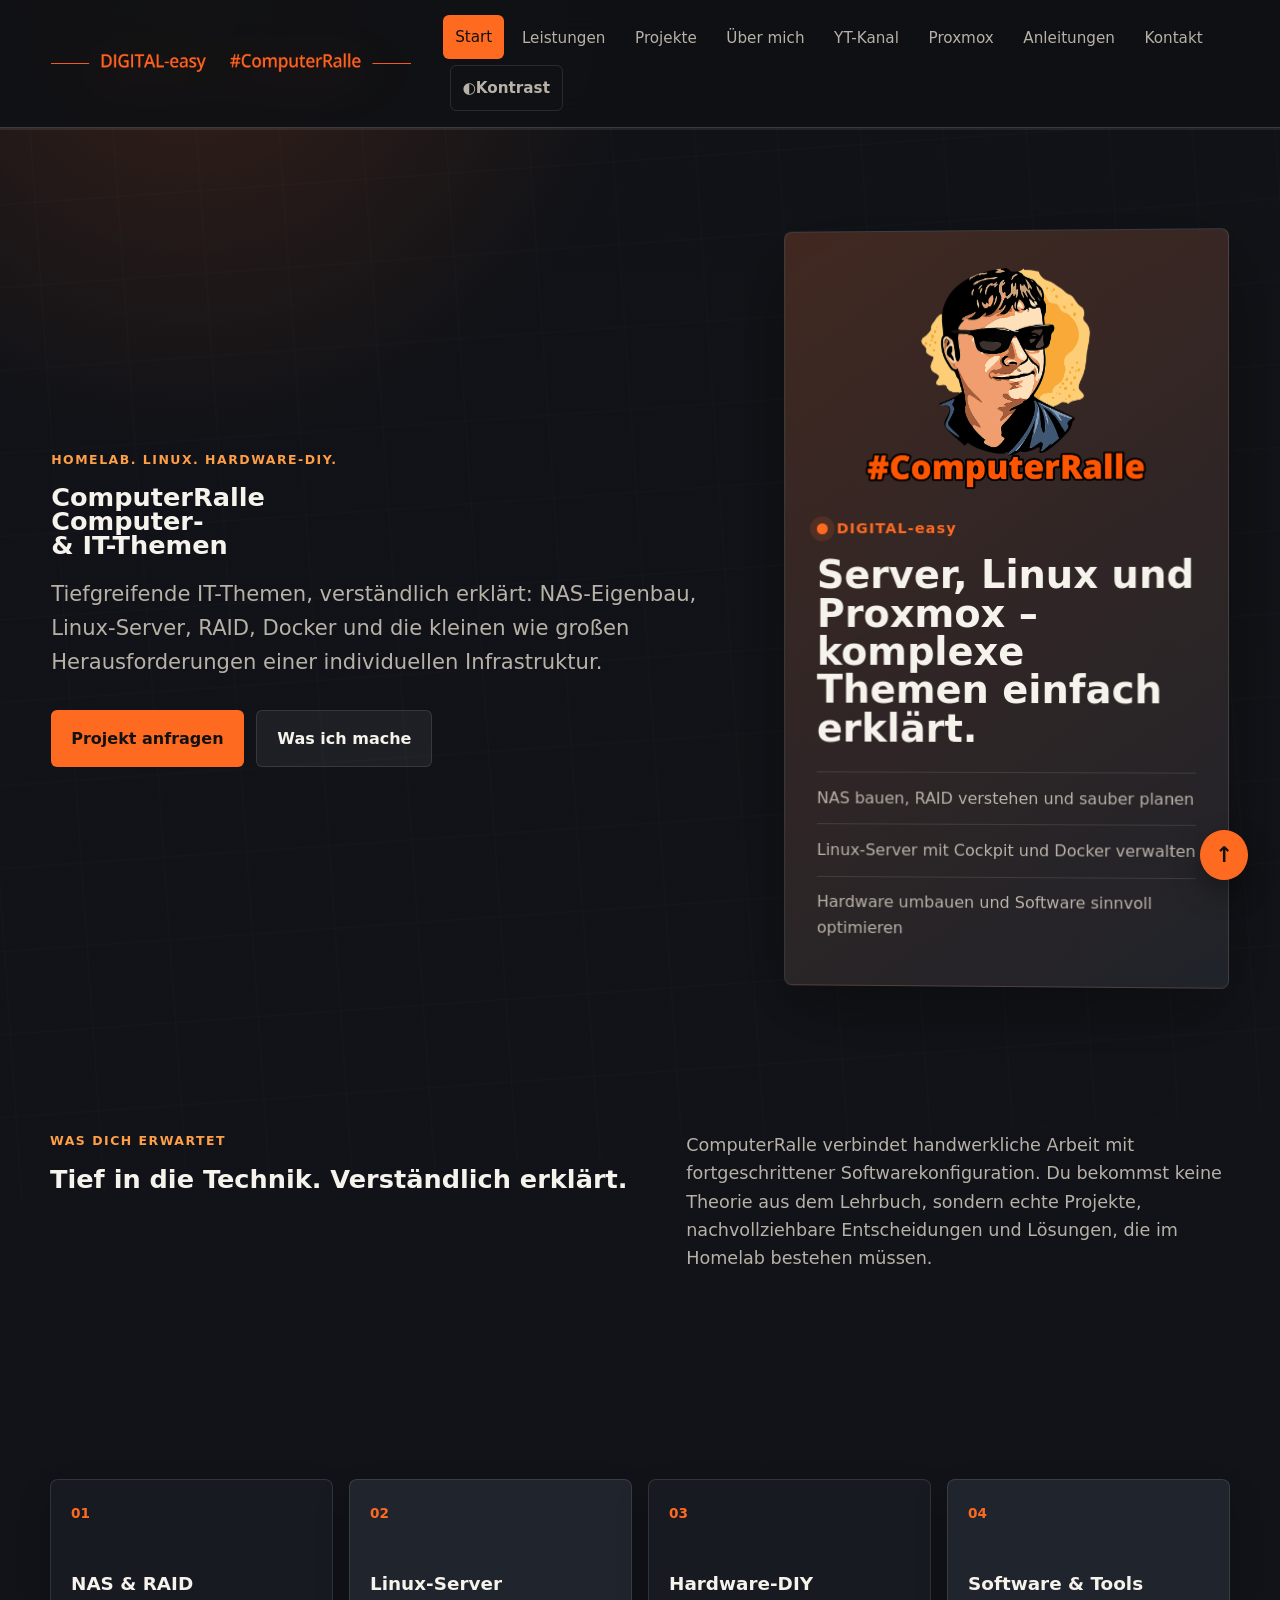
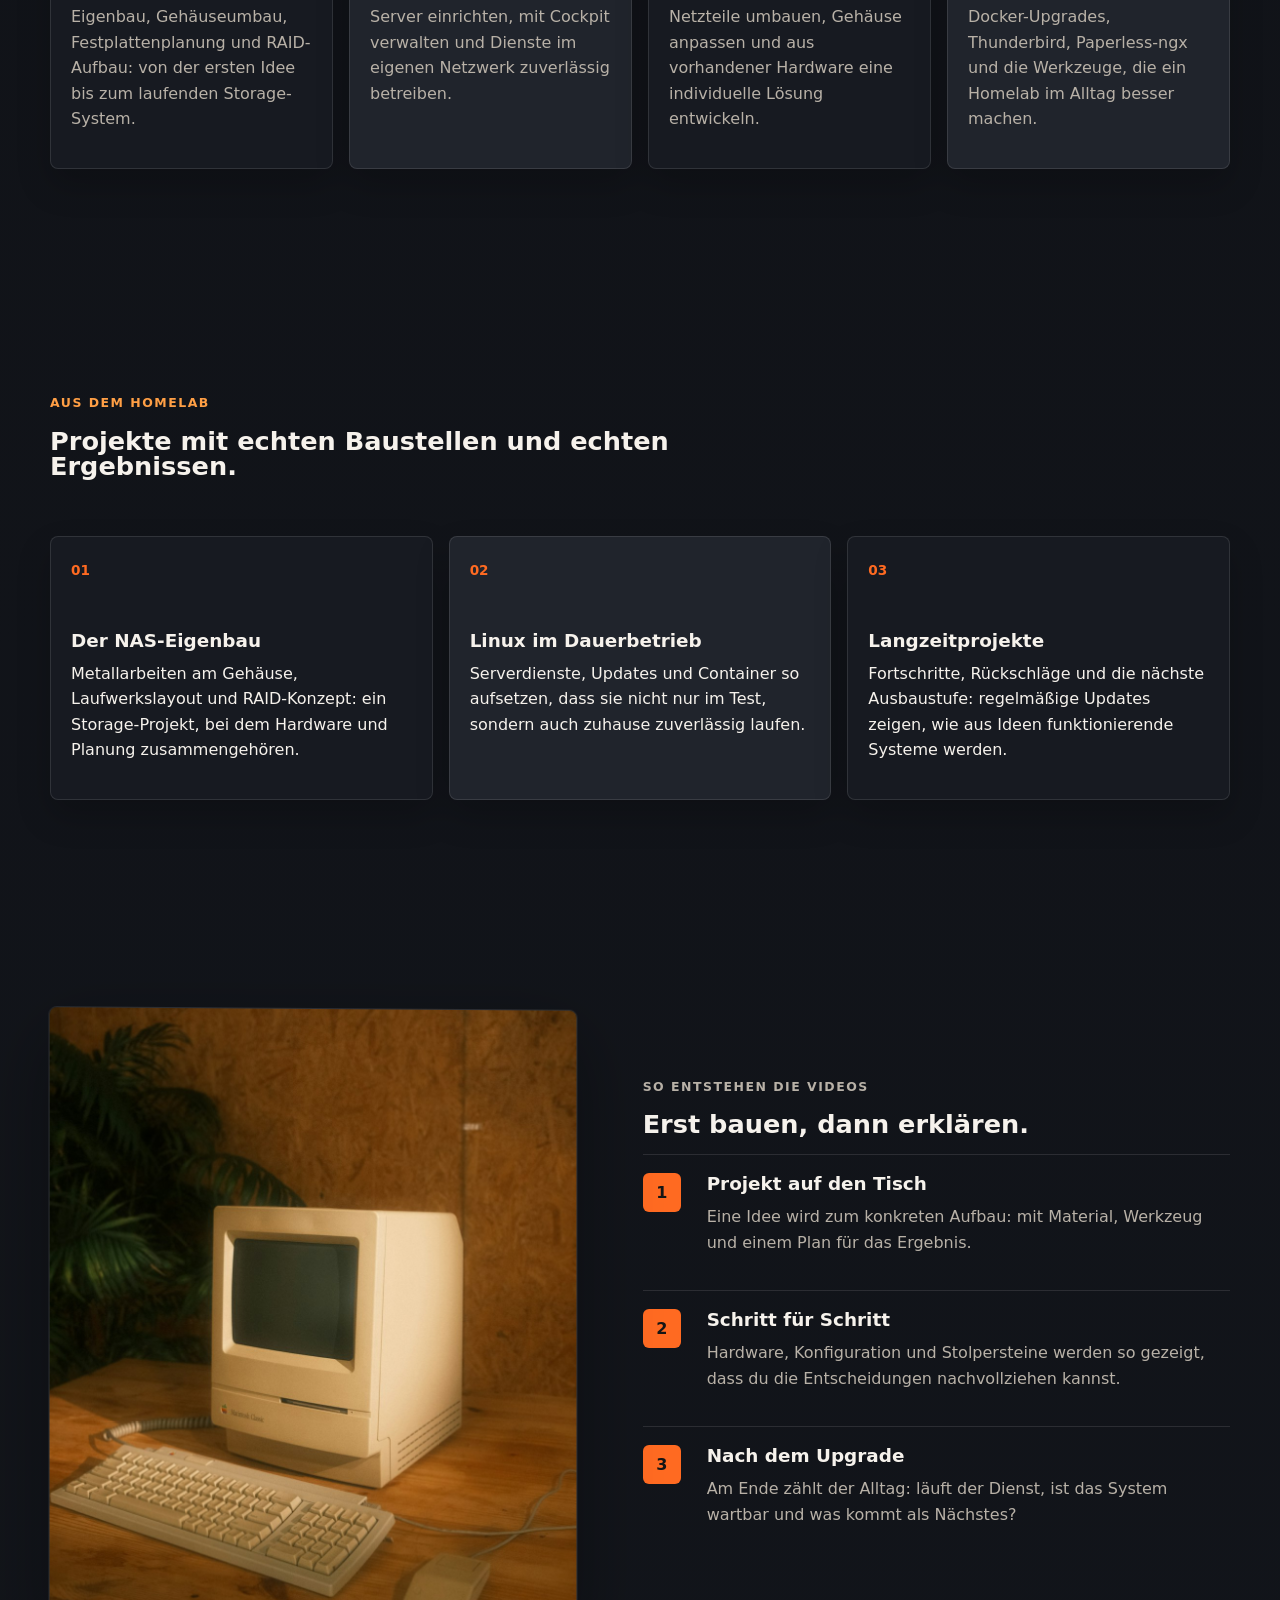
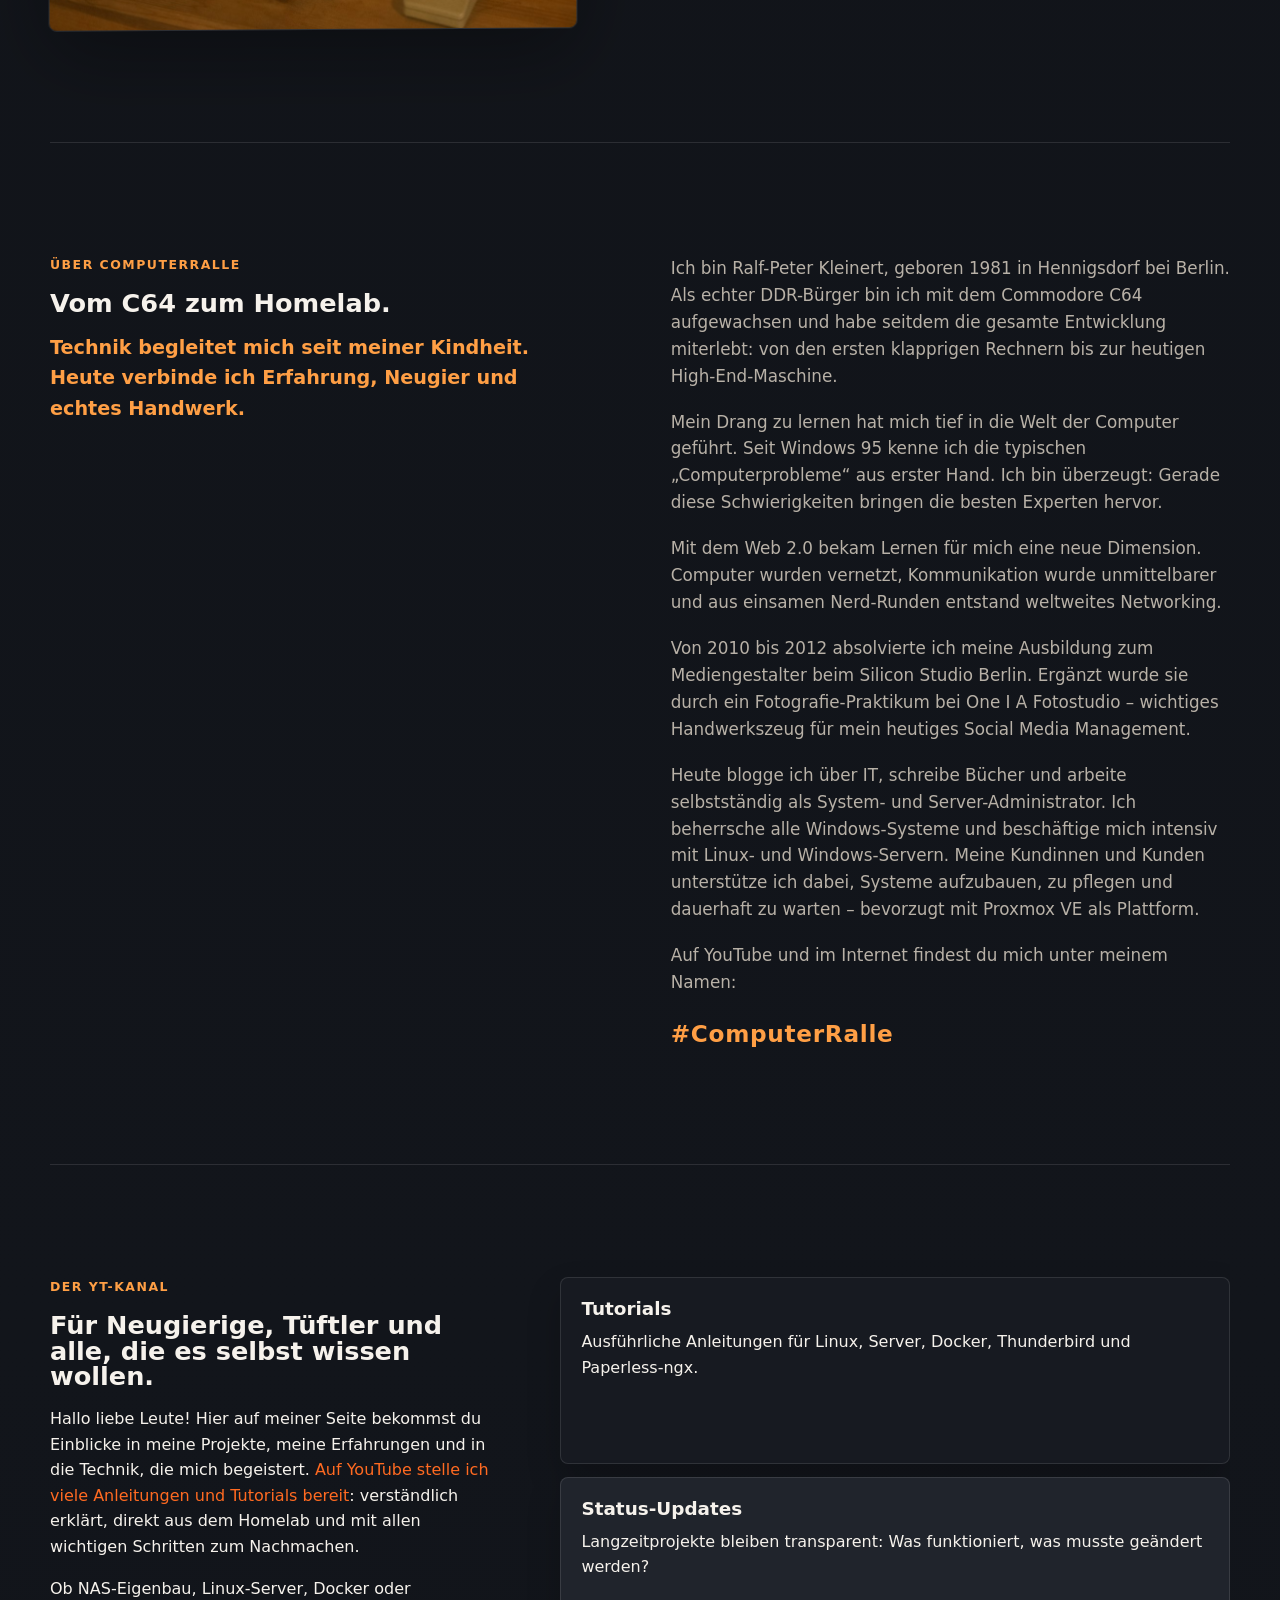
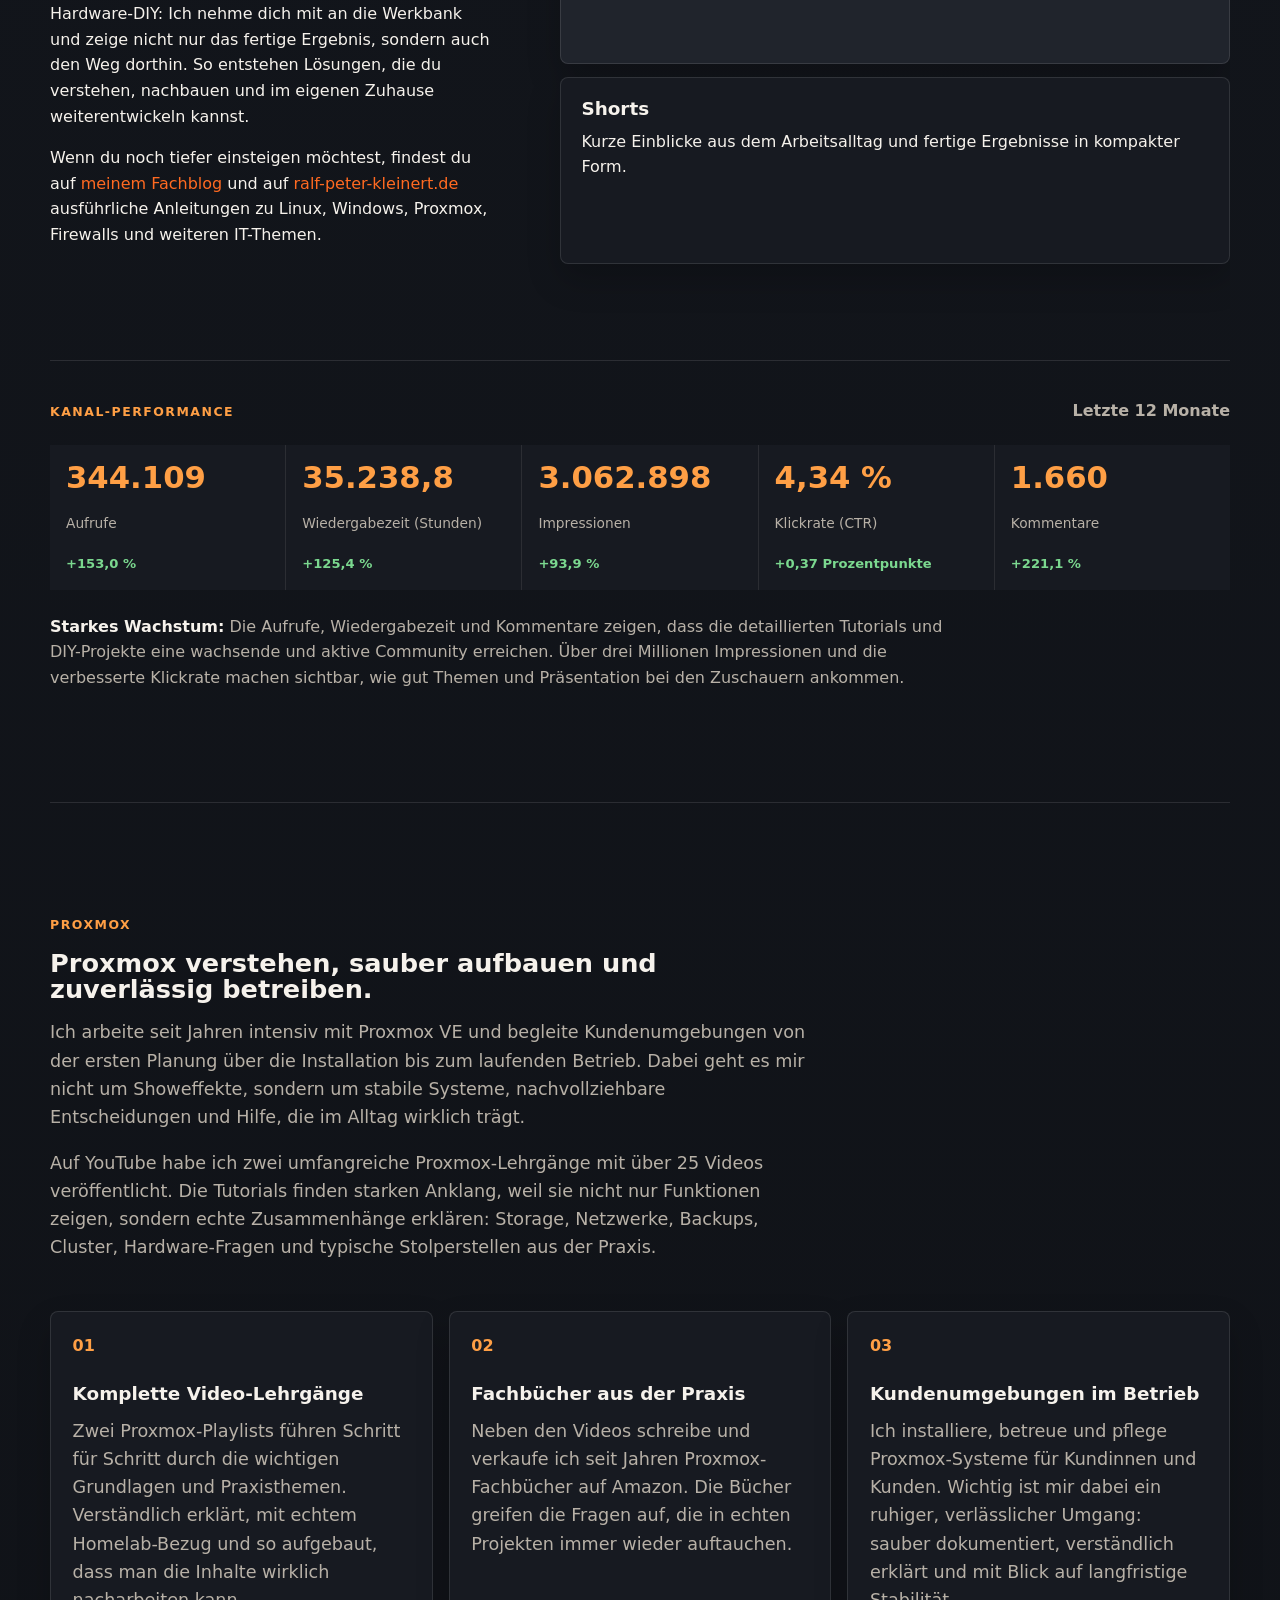
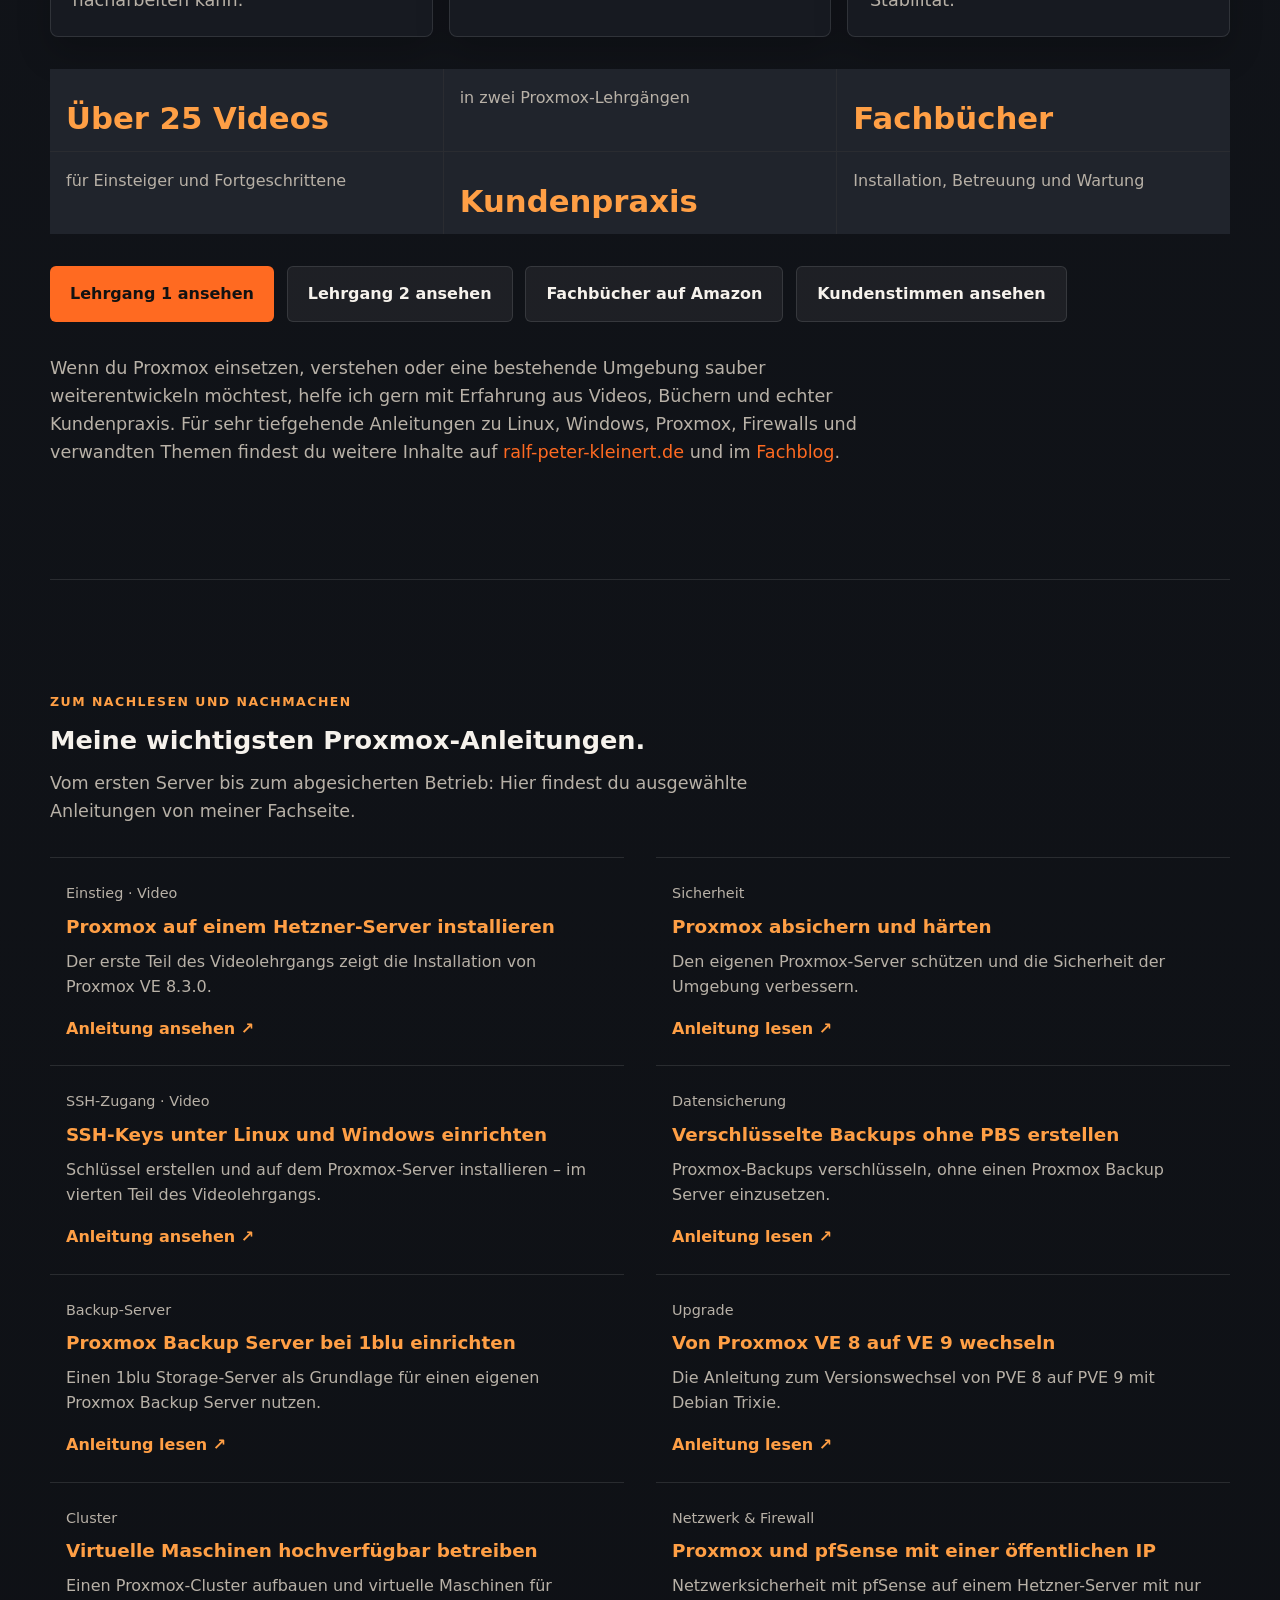
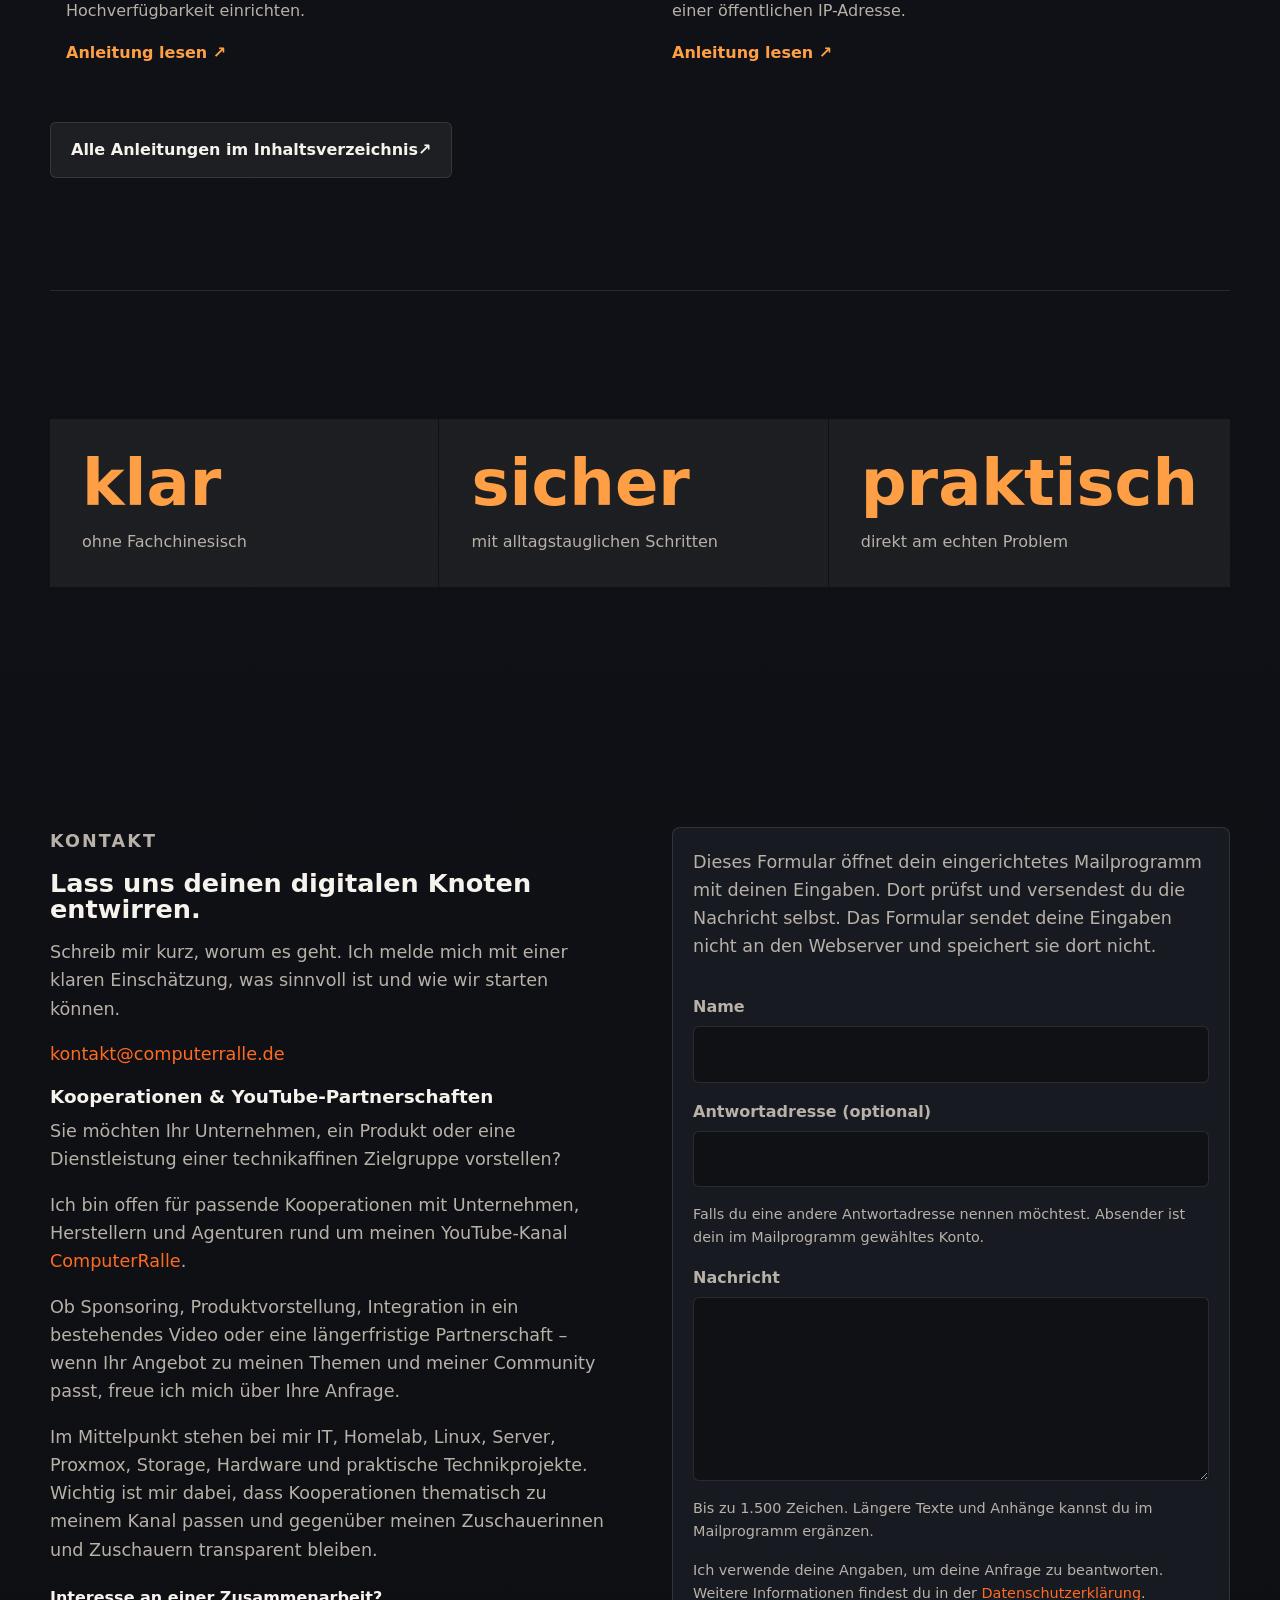
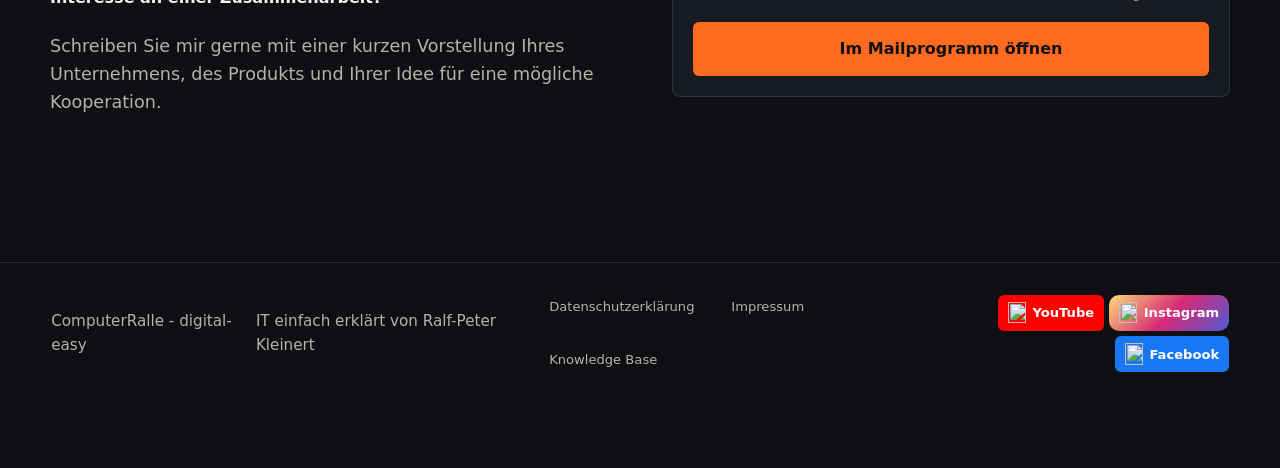
==== commit f369dbe2: "kontaktform ohne php" ====
--- a/index.html
+++ b/index.html
@@ -308,21 +308,24 @@
 		  <h4>Interesse an einer Zusammenarbeit?</h4>
 		  <p>Schreiben Sie mir gerne mit einer kurzen Vorstellung Ihres Unternehmens, des Produkts und Ihrer Idee für eine mögliche Kooperation.</p>
         </div>
-        <form id="contact-form" action="scripts/form-acdf-block-2.php" method="post" aria-label="Kontaktformular">
+        <form id="contact-form" aria-label="Kontaktformular" aria-describedby="contact-help" hidden>
+          <p id="contact-help">Dieses Formular öffnet dein eingerichtetes Mailprogramm mit deinen Eingaben. Dort prüfst und versendest du die Nachricht selbst. Das Formular sendet deine Eingaben nicht an den Webserver und speichert sie dort nicht.</p>
           <label for="contact-name">Name
             <input type="text" id="contact-name" name="name" autocomplete="name" maxlength="200" required>
           </label>
-          <label for="contact-email">E-Mail
-            <input type="email" id="contact-email" name="email" autocomplete="email" maxlength="254" required>
-          </label>
+          <label for="contact-email">Antwortadresse (optional)
+            <input type="email" id="contact-email" name="email" autocomplete="email" maxlength="254" aria-describedby="email-help">
+          </label>
+          <p class="contact-privacy" id="email-help">Falls du eine andere Antwortadresse nennen möchtest. Absender ist dein im Mailprogramm gewähltes Konto.</p>
           <label for="contact-message">Nachricht
-            <textarea id="contact-message" name="message" rows="6" maxlength="10000" required></textarea>
-          </label>
+            <textarea id="contact-message" name="message" rows="6" maxlength="1500" required aria-describedby="message-help"></textarea>
+          </label>
+          <p class="contact-privacy" id="message-help">Bis zu 1.500 Zeichen. Längere Texte und Anhänge kannst du im Mailprogramm ergänzen.</p>
           <p class="contact-privacy">Ich verwende deine Angaben, um deine Anfrage zu beantworten. Weitere Informationen findest du in der <a class="links" href="datenschutzerklaerung.html">Datenschutzerklärung</a>.</p>
-          <input type="hidden" name="recaptchaResponse" value="">
-          <button class="button primary" type="submit">Nachricht senden</button>
+          <button class="button primary" type="submit">Im Mailprogramm öffnen</button>
           <p id="contact-status" role="status" aria-live="polite" hidden></p>
-        </form>
+        </form>
+        <noscript><p>Für die Übernahme der Formularfelder ist JavaScript erforderlich. Bitte schreibe direkt an <a class="links" href="mailto:kontakt@computerralle.de">kontakt@computerralle.de</a>.</p></noscript>
       </section>
     </main>
 
@@ -401,26 +404,37 @@
       });
     </script>
     <script>
-      const contactForm = document.getElementById('contact-form');
-      contactForm.addEventListener('submit', async (event) => {
-        event.preventDefault();
-        const button = contactForm.querySelector('button[type="submit"]');
-        const status = document.getElementById('contact-status');
-        button.disabled = true;
-        status.hidden = false;
-        status.textContent = 'Deine Nachricht wird gesendet …';
-        try {
-          const response = await fetch(contactForm.action, { method: 'POST', body: new FormData(contactForm), headers: { 'Accept': 'application/json' } });
-          const result = await response.json();
-          if (!response.ok || result.success !== true) throw new Error('Send failed');
-          contactForm.reset();
-          status.textContent = 'Vielen Dank! Deine Nachricht wurde gesendet.';
-        } catch (error) {
-          status.textContent = 'Der Versand konnte nicht bestätigt werden. Deine Eingaben bleiben erhalten. Bitte versuche es später erneut oder schreibe an kontakt@computerralle.de.';
-        } finally {
-          button.disabled = false;
-        }
-      });
+      const contactForm = document.getElementById('contact-form');
+      const contactName = contactForm.elements.namedItem('name');
+      const contactEmail = contactForm.elements.namedItem('email');
+      const contactMessage = contactForm.elements.namedItem('message');
+      for (const field of [contactName, contactMessage]) {
+        field.addEventListener('input', () => field.setCustomValidity(''));
+      }
+      contactForm.addEventListener('submit', (event) => {
+        event.preventDefault();
+        for (const field of [contactName, contactMessage]) {
+          field.setCustomValidity(field.value.trim() ? '' : 'Bitte fülle dieses Feld aus.');
+        }
+        if (!contactForm.reportValidity()) return;
+        const body = [
+          `Name: ${contactName.value.trim()}`,
+          ...(contactEmail.value.trim() ? [`Antwortadresse: ${contactEmail.value.trim()}`] : []),
+          '', 'Nachricht:',
+          contactMessage.value.trim().replace(/\r\n|\r|\n/g, '\r\n'),
+        ].join('\r\n');
+        const uri = 'mailto:kontakt@computerralle.de'
+          + '?subject=' + encodeURIComponent('Kontaktformular computerralle.de')
+          + '&body=' + encodeURIComponent(body);
+        const status = document.getElementById('contact-status');
+        status.hidden = false;
+        status.textContent = 'Die Übergabe an dein Mailprogramm wurde angefordert. '
+          + 'Die Nachricht wurde noch nicht versendet. Falls sich kein Mailprogramm öffnet '
+          + 'oder Text fehlt, kopiere deine Eingaben und schreibe an '
+          + 'kontakt@computerralle.de. Deine Eingaben bleiben hier erhalten.';
+        window.location.href = uri;
+      });
+      contactForm.hidden = false;
     </script>
   </body>
 </html>
--- a/index.css
+++ b/index.css
@@ -1258,7 +1258,8 @@
   .guides-section { padding: 4rem 0; }
 }
 /* Kontaktformular */
-.contact form { min-width: 0; align-self: start; }
+.contact form { min-width: 0; align-self: start; }
+.contact form[hidden] { display: none; }
 .contact .contact-privacy { margin: 0; font-size: 0.9rem; }
 .contact textarea { resize: vertical; min-height: 10rem; }
 .contact button:disabled { opacity: 0.65; cursor: wait; }
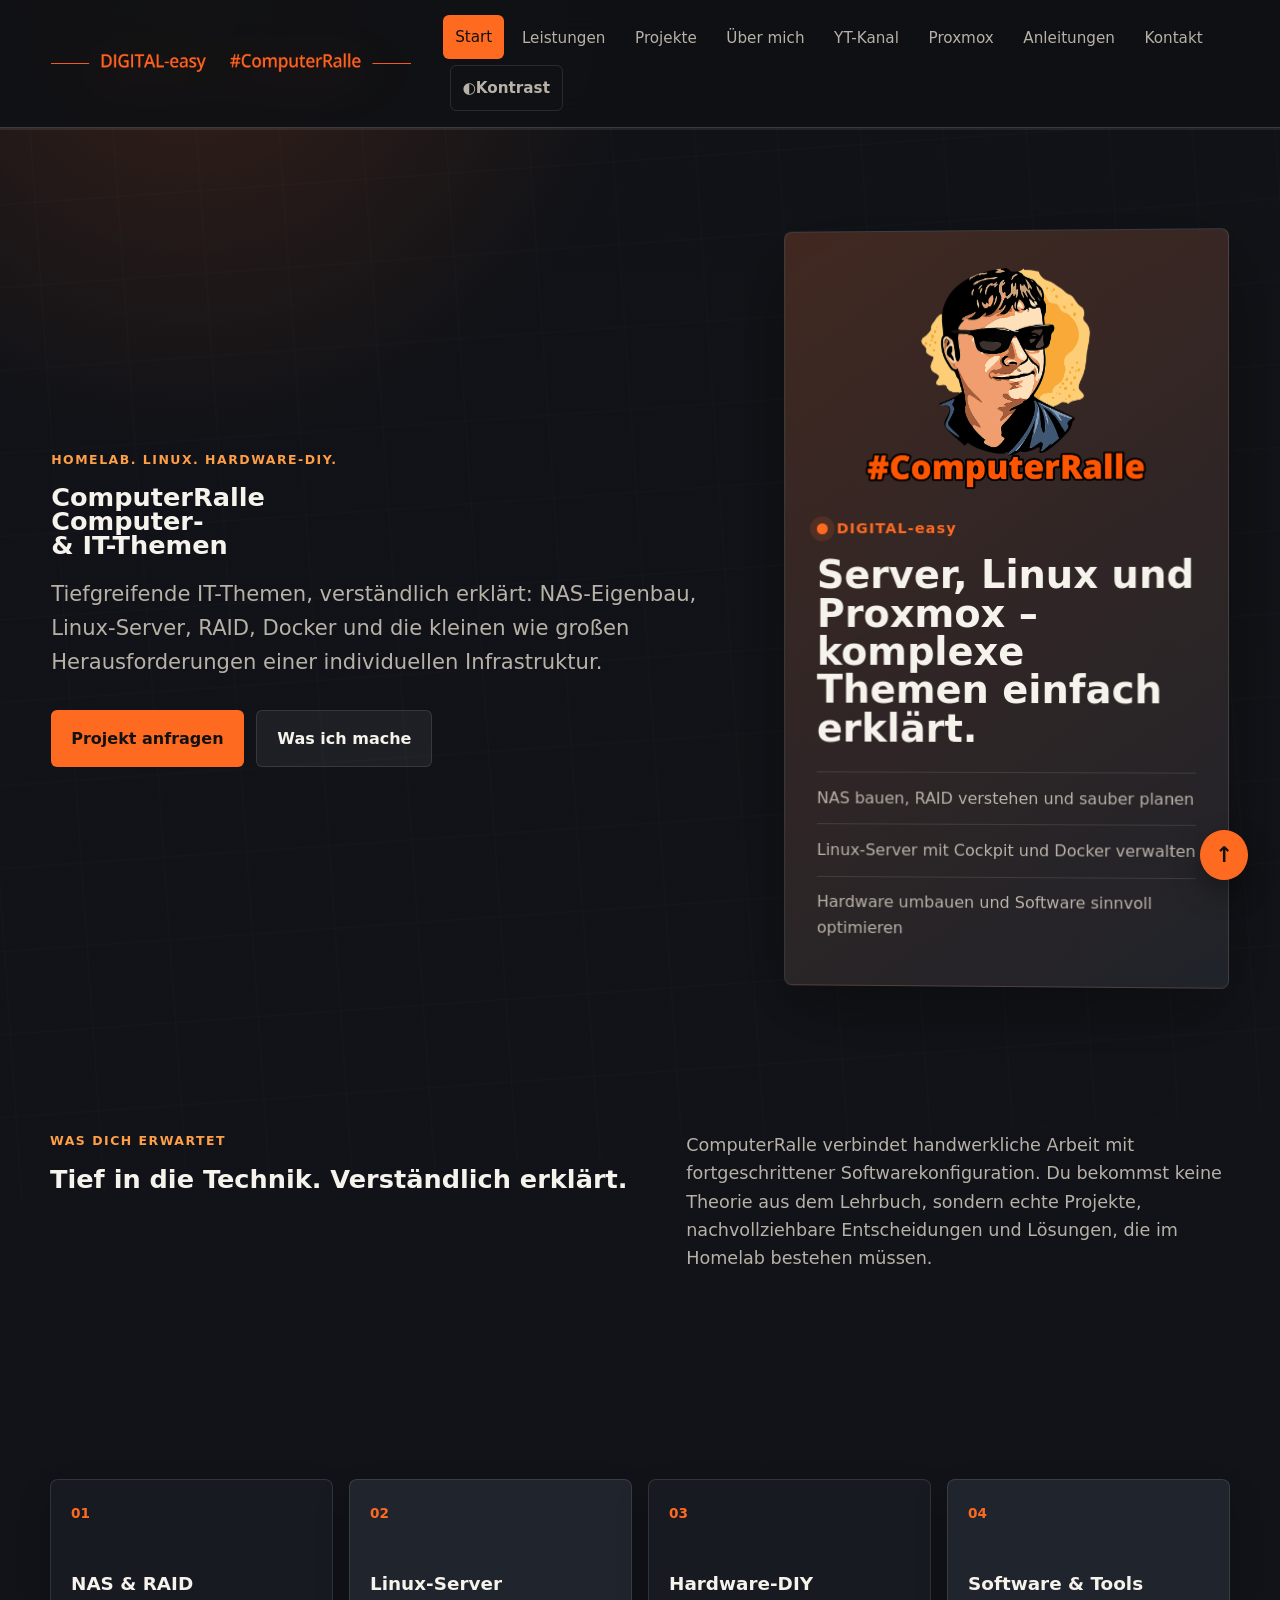
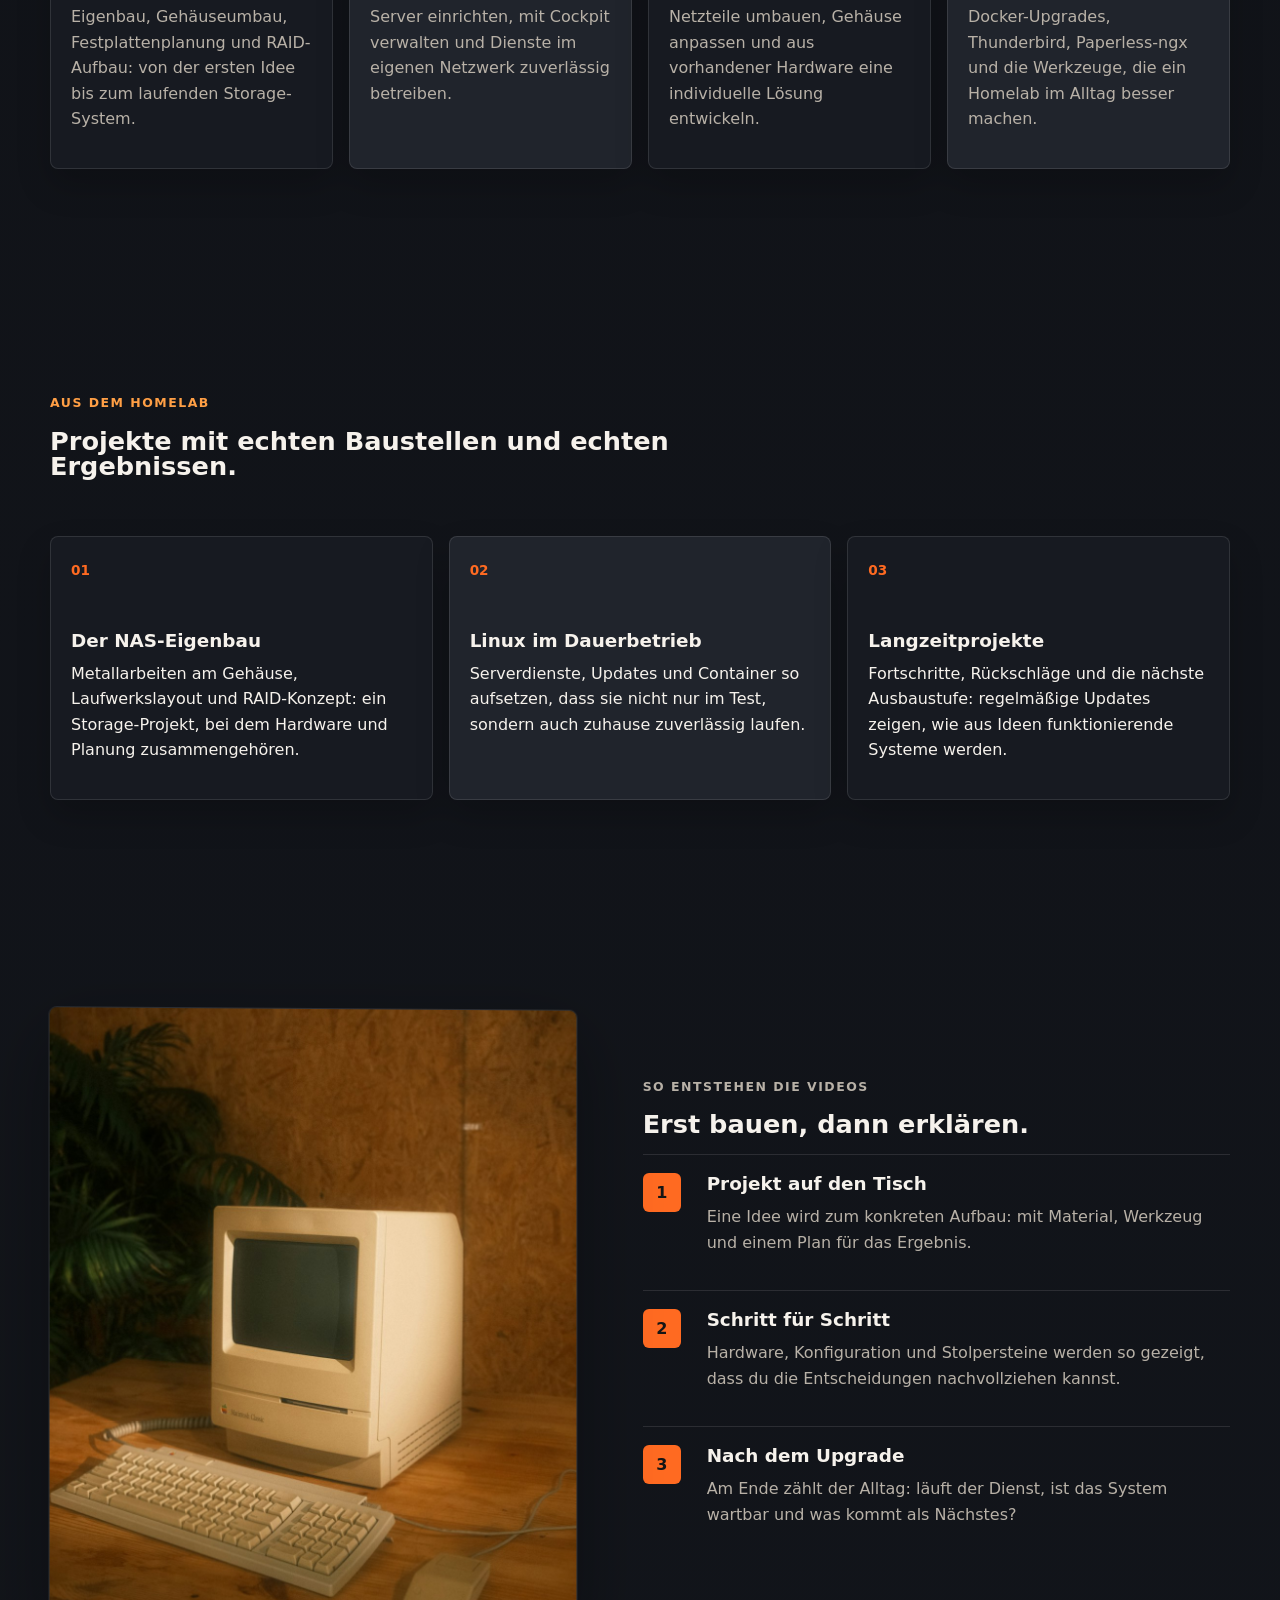
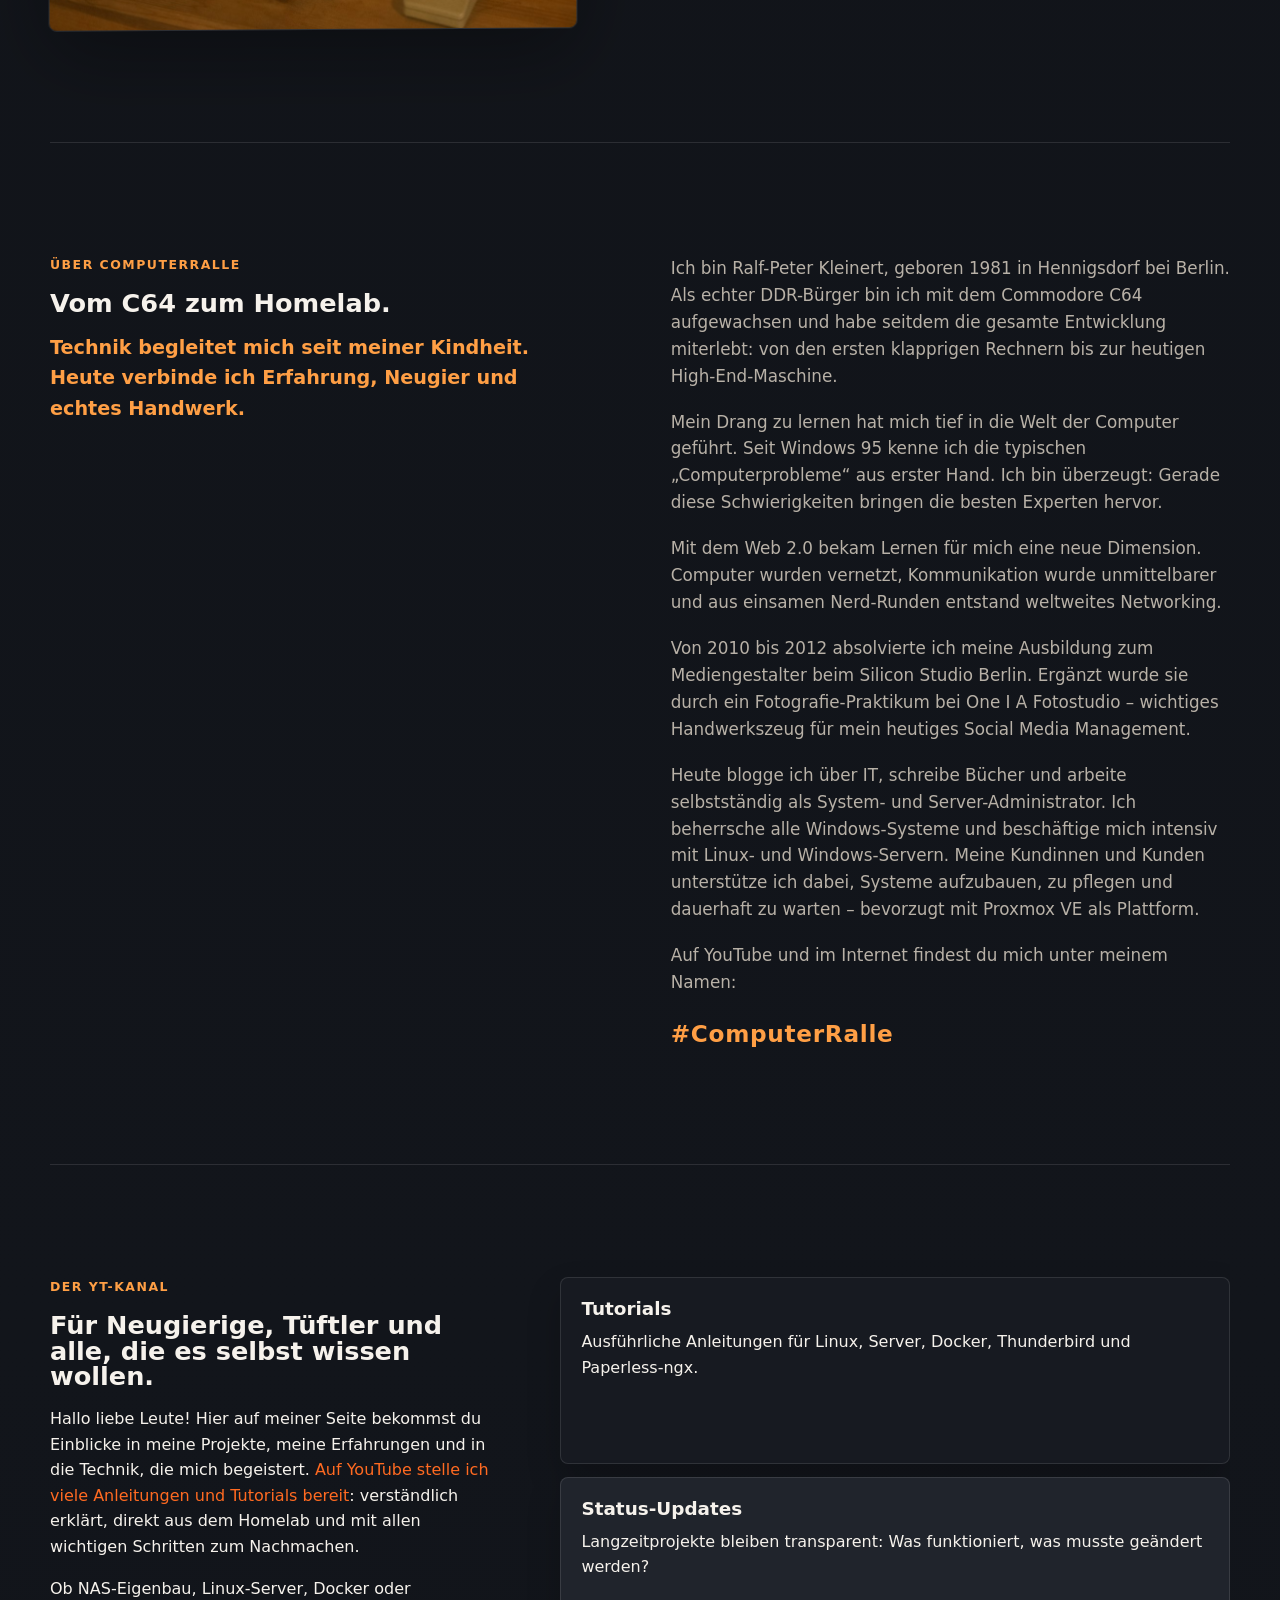
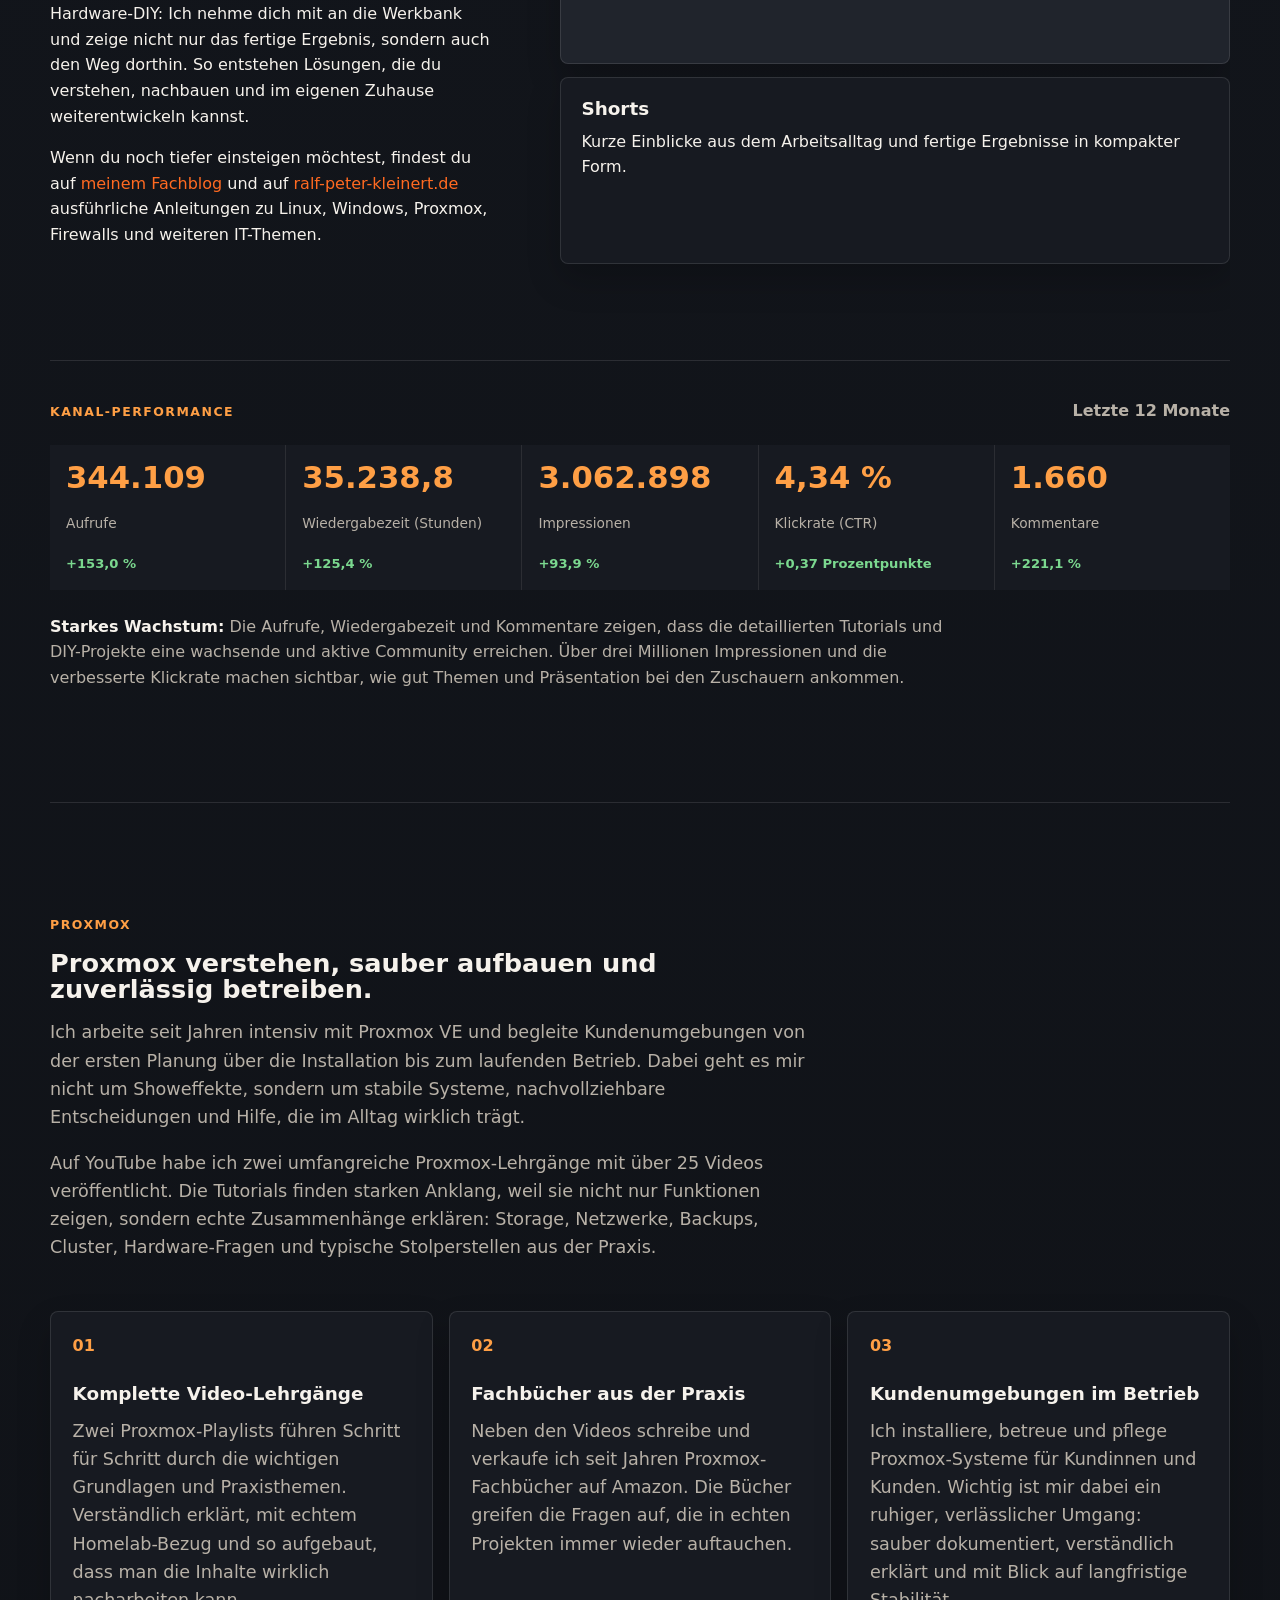
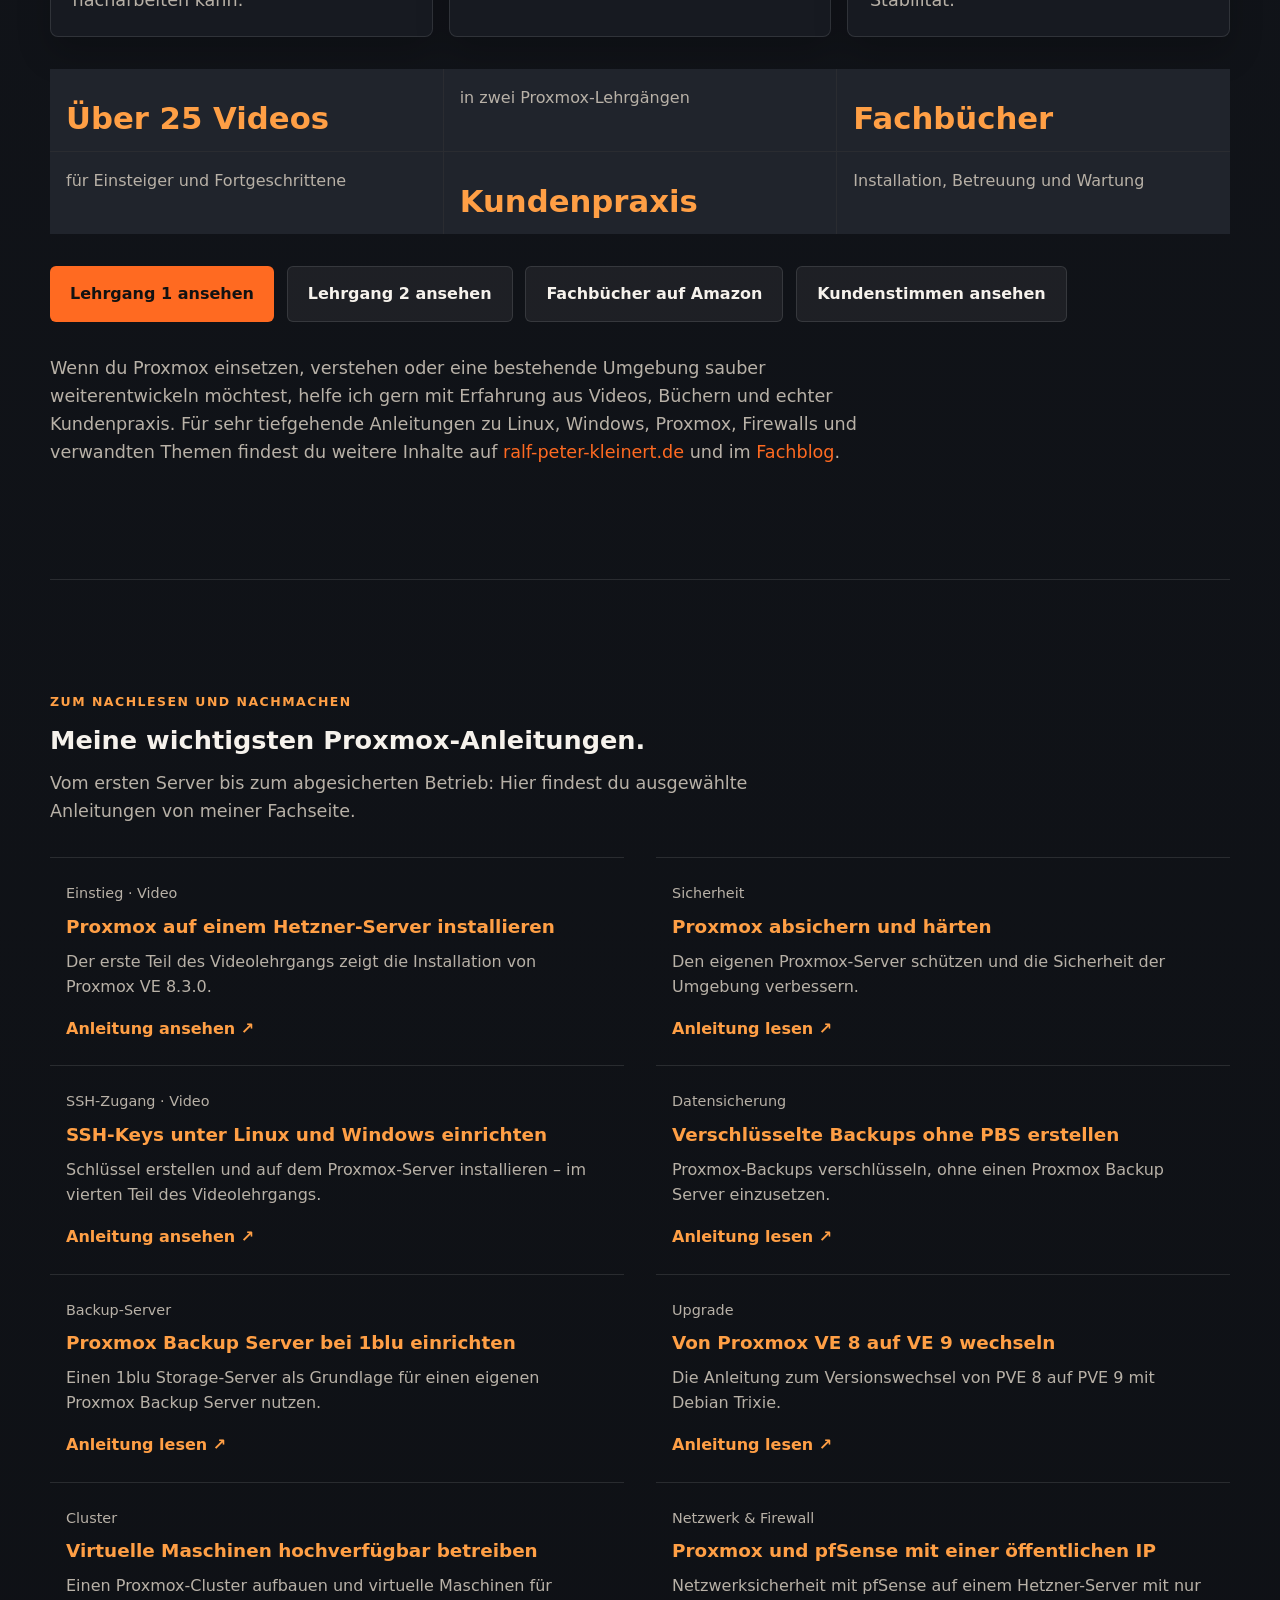
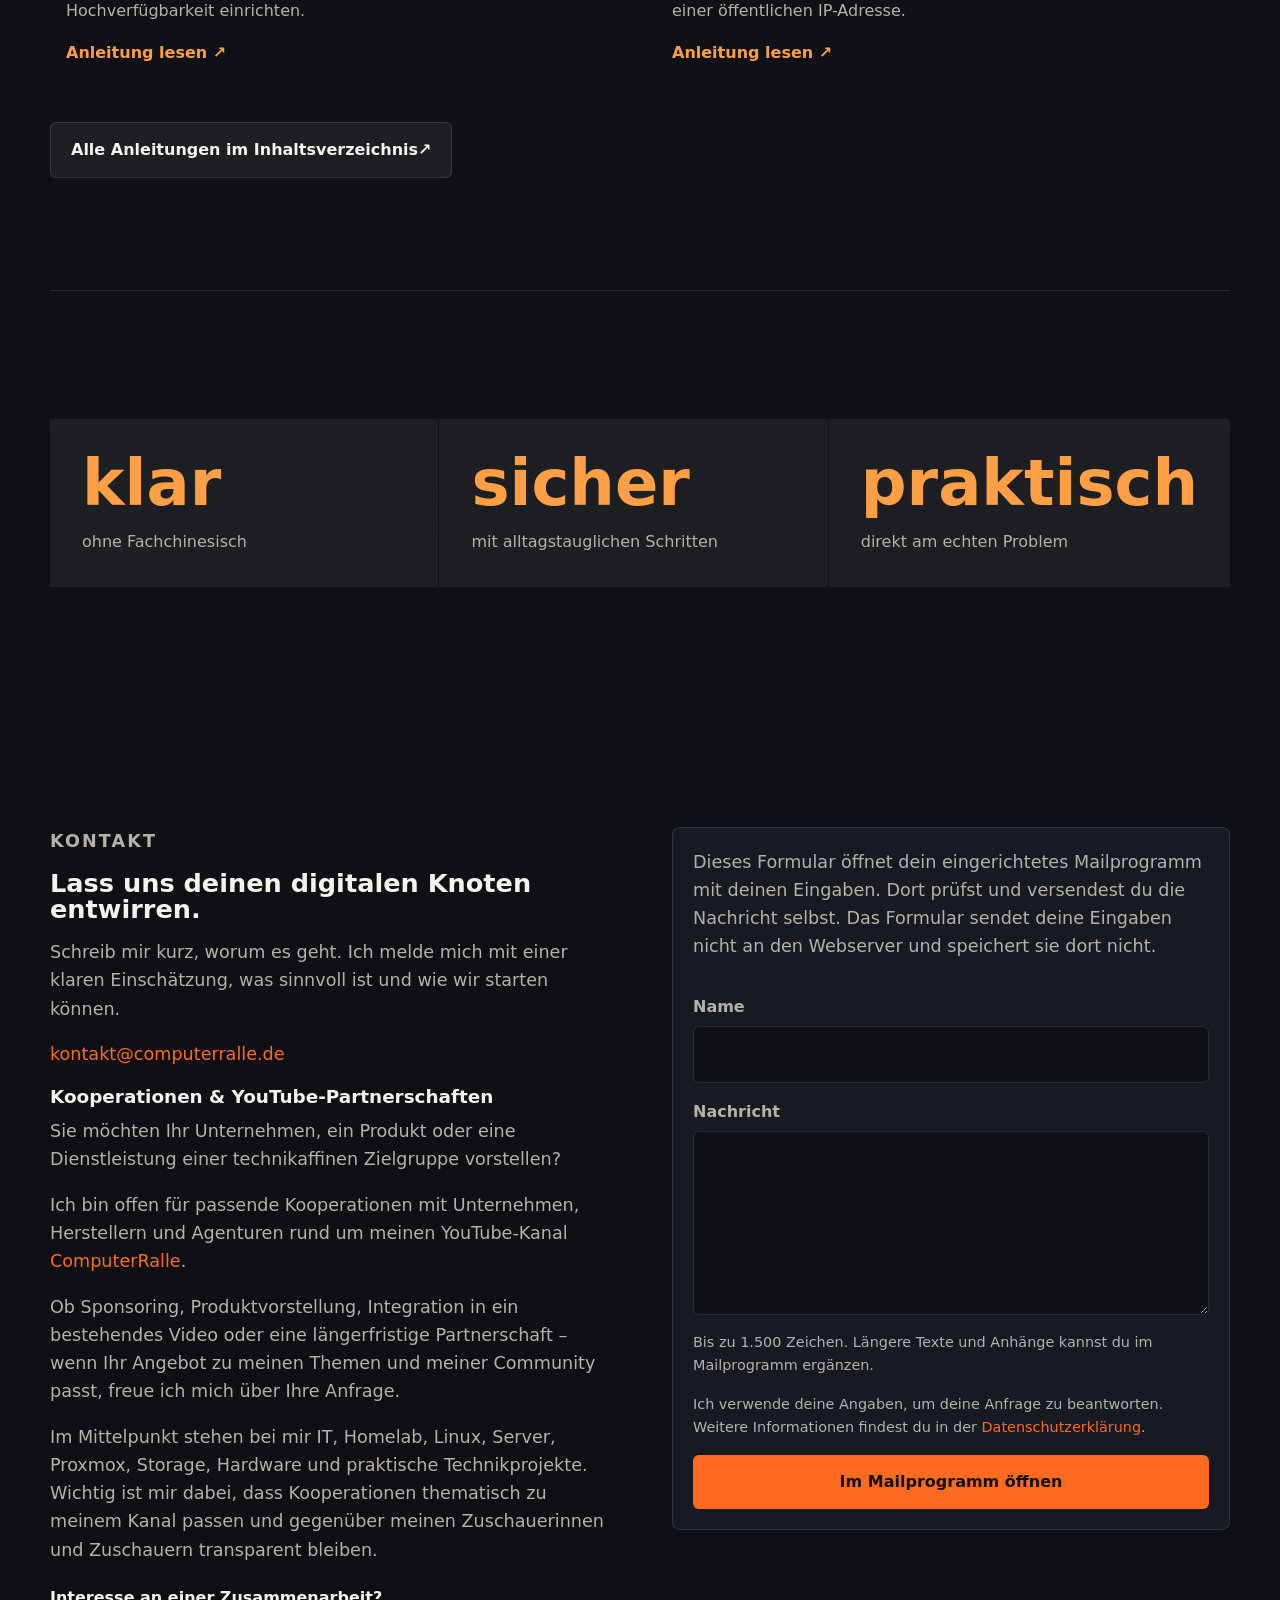
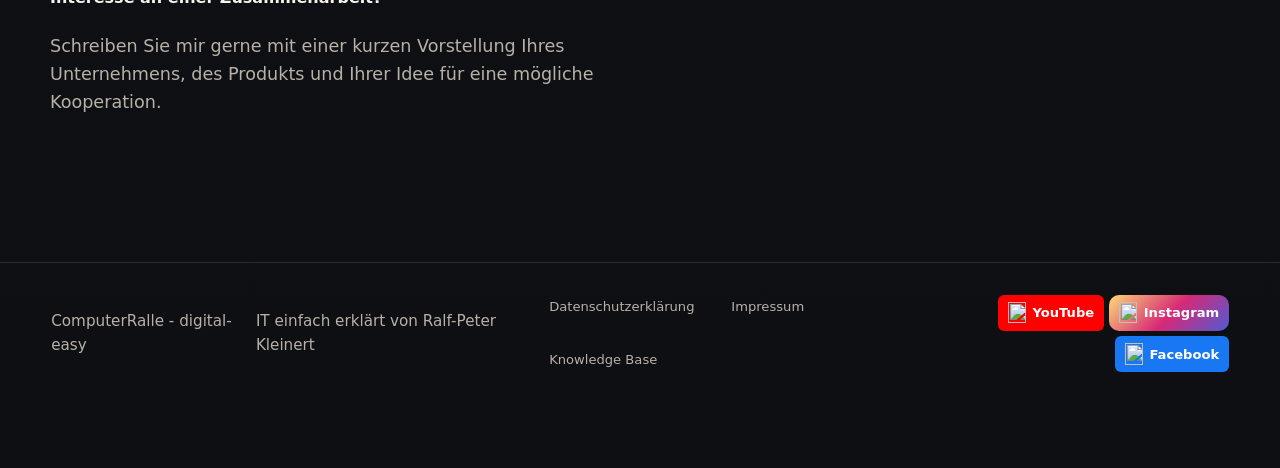
==== commit a26c18f5: "meilform reduziert" ====
--- a/index.html
+++ b/index.html
@@ -313,10 +313,6 @@
           <label for="contact-name">Name
             <input type="text" id="contact-name" name="name" autocomplete="name" maxlength="200" required>
           </label>
-          <label for="contact-email">Antwortadresse (optional)
-            <input type="email" id="contact-email" name="email" autocomplete="email" maxlength="254" aria-describedby="email-help">
-          </label>
-          <p class="contact-privacy" id="email-help">Falls du eine andere Antwortadresse nennen möchtest. Absender ist dein im Mailprogramm gewähltes Konto.</p>
           <label for="contact-message">Nachricht
             <textarea id="contact-message" name="message" rows="6" maxlength="1500" required aria-describedby="message-help"></textarea>
           </label>
@@ -406,7 +402,6 @@
     <script>
       const contactForm = document.getElementById('contact-form');
       const contactName = contactForm.elements.namedItem('name');
-      const contactEmail = contactForm.elements.namedItem('email');
       const contactMessage = contactForm.elements.namedItem('message');
       for (const field of [contactName, contactMessage]) {
         field.addEventListener('input', () => field.setCustomValidity(''));
@@ -419,7 +414,6 @@
         if (!contactForm.reportValidity()) return;
         const body = [
           `Name: ${contactName.value.trim()}`,
-          ...(contactEmail.value.trim() ? [`Antwortadresse: ${contactEmail.value.trim()}`] : []),
           '', 'Nachricht:',
           contactMessage.value.trim().replace(/\r\n|\r|\n/g, '\r\n'),
         ].join('\r\n');
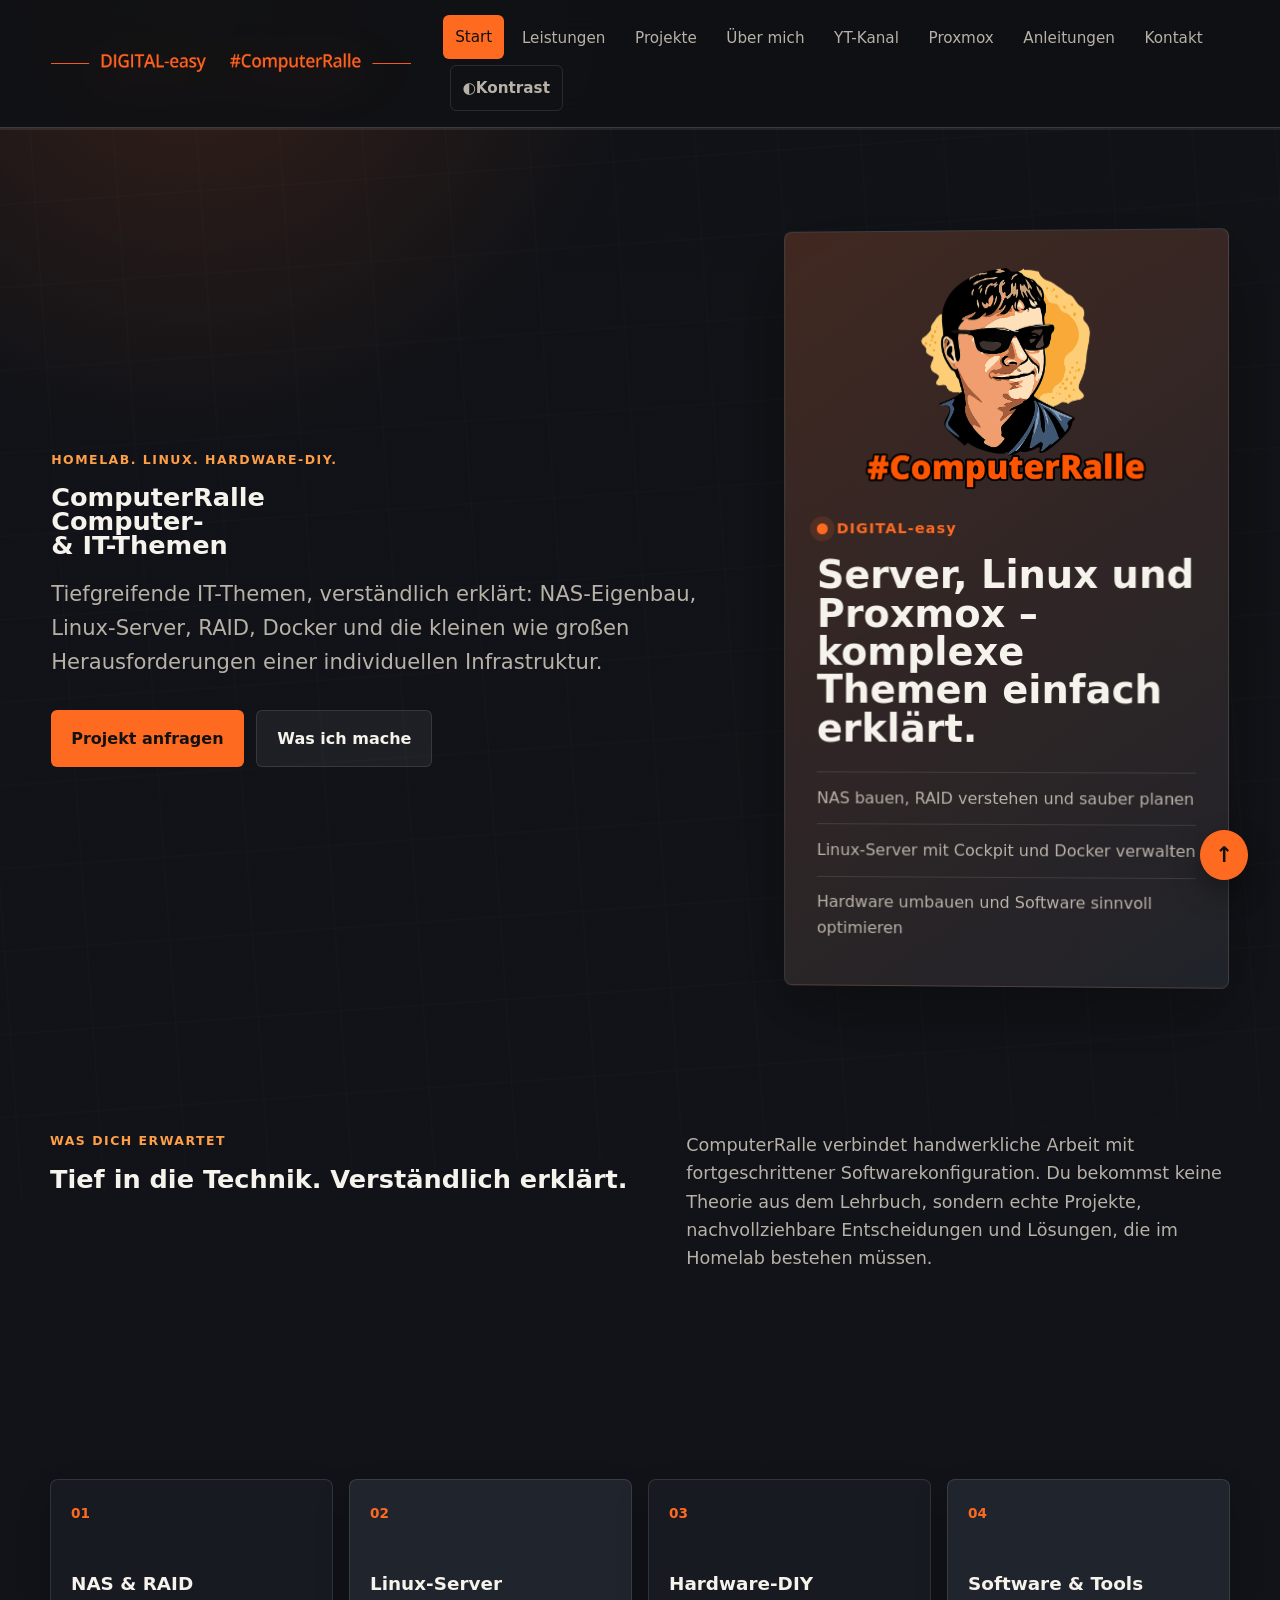
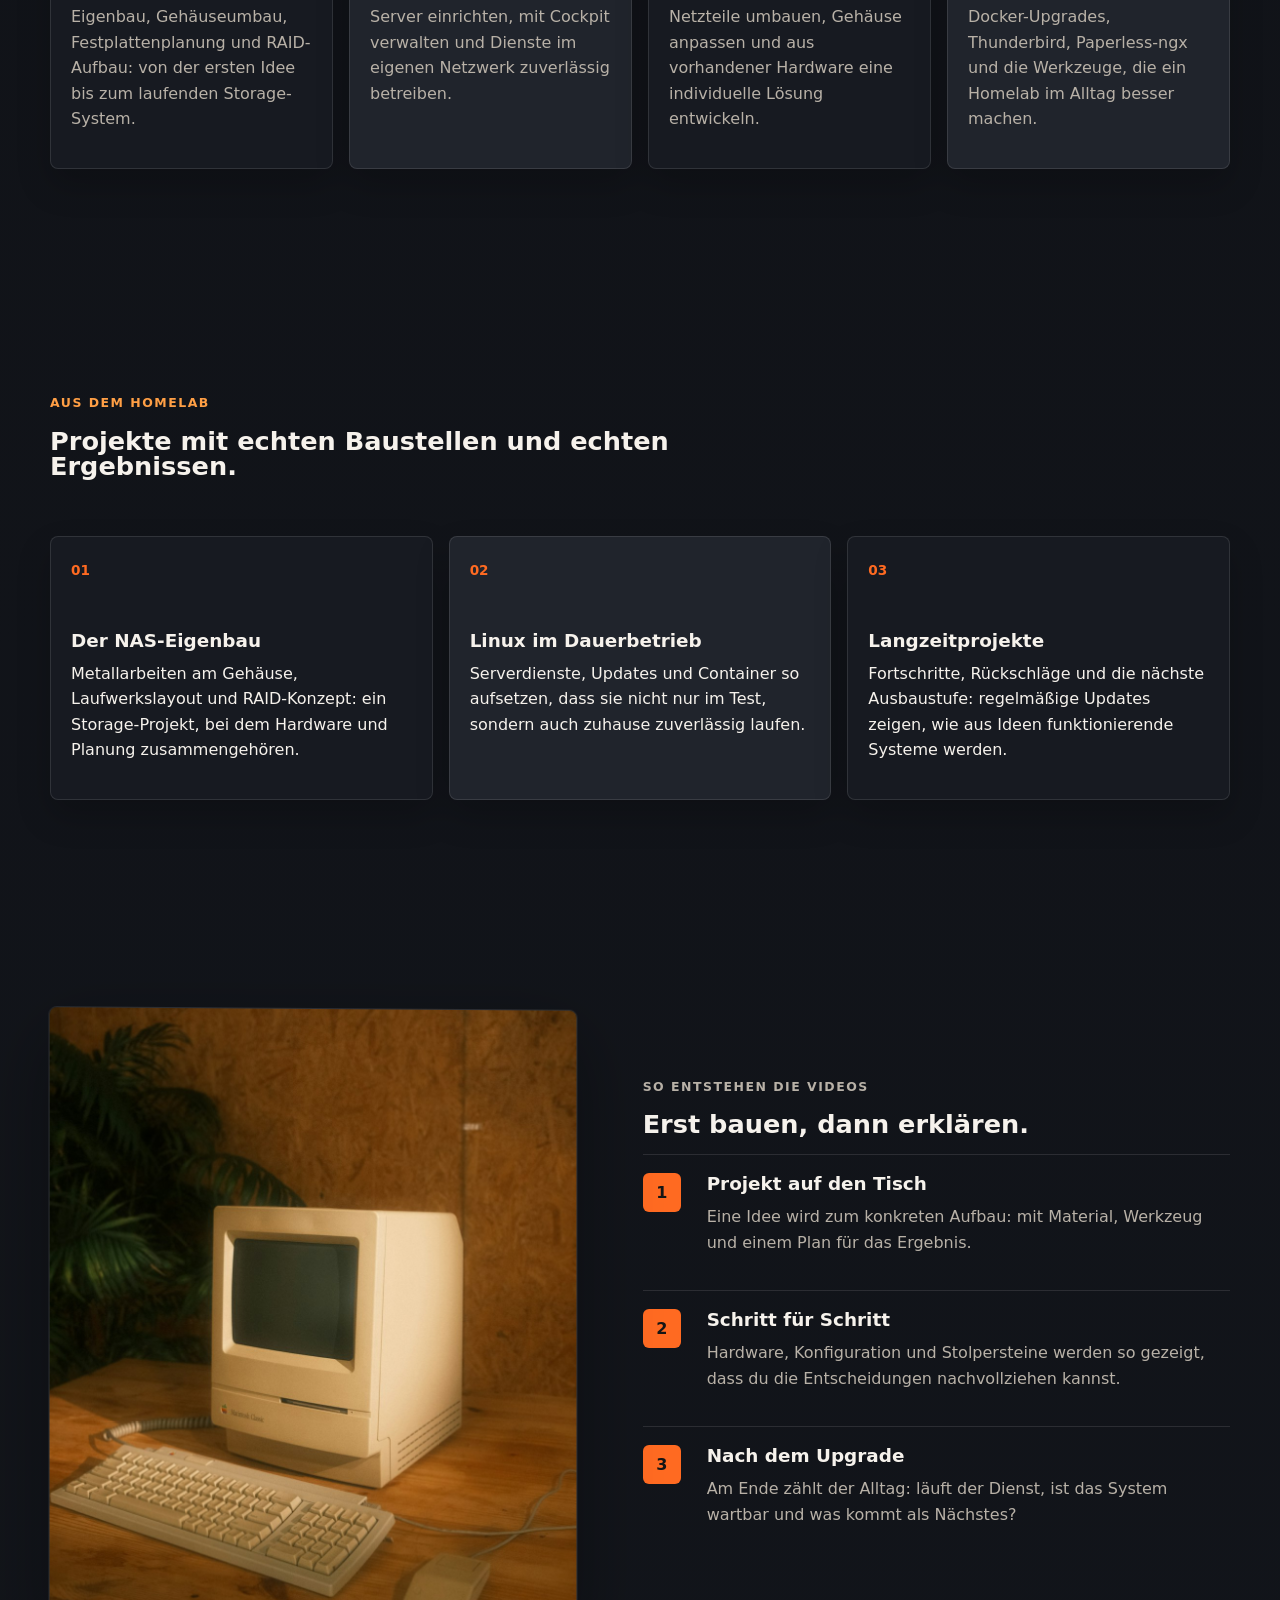
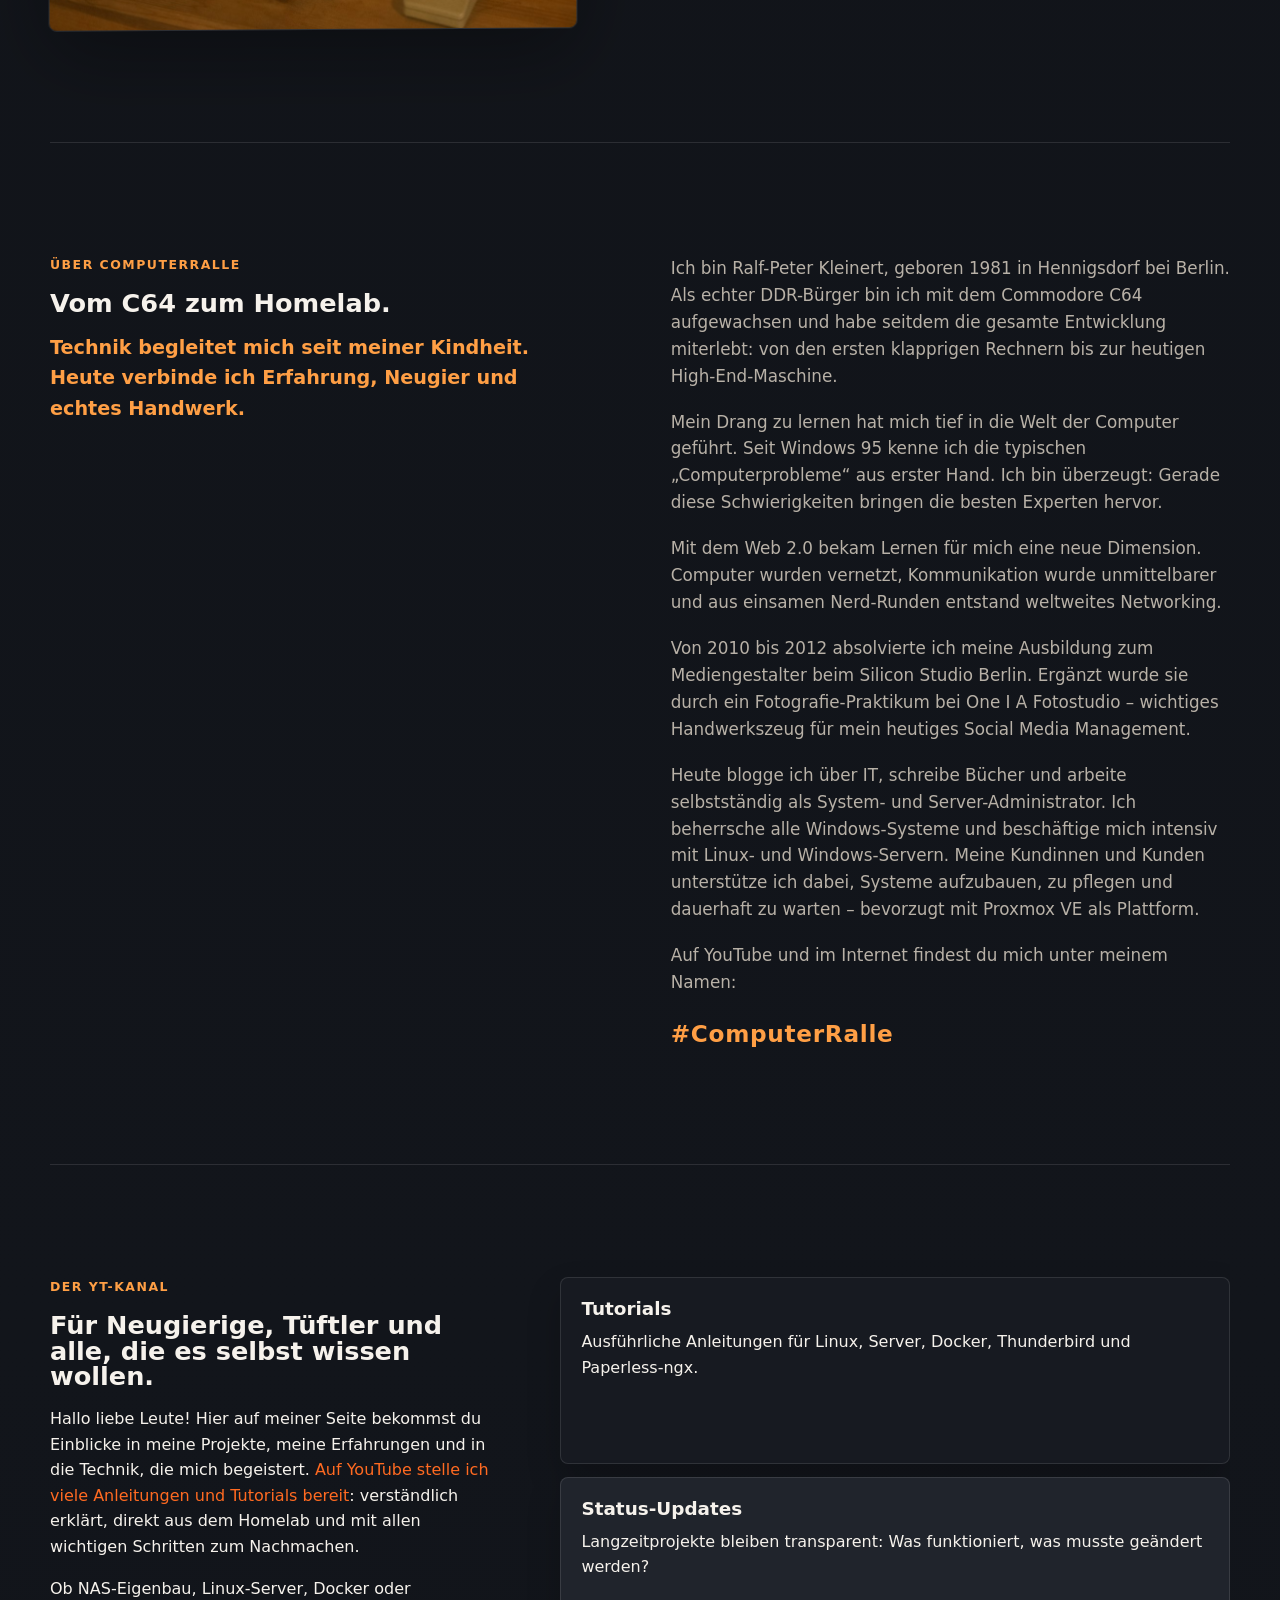
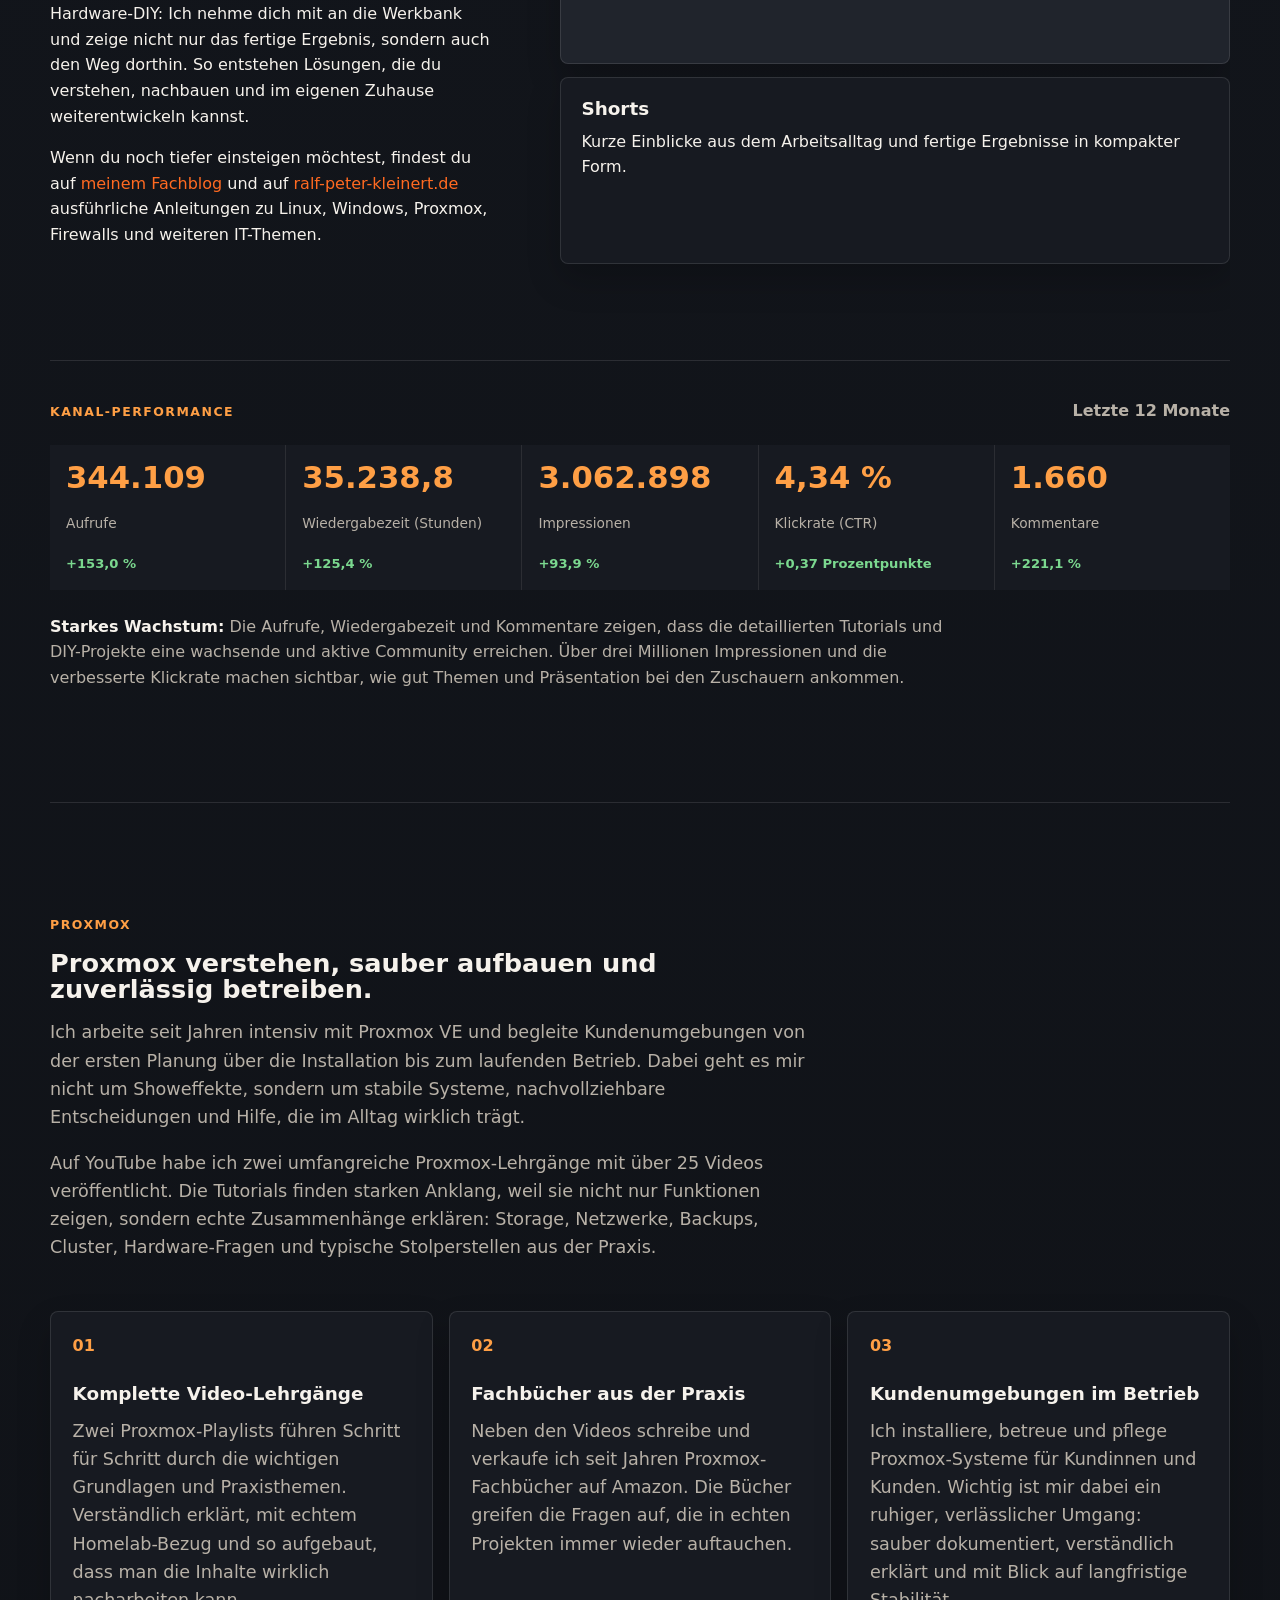
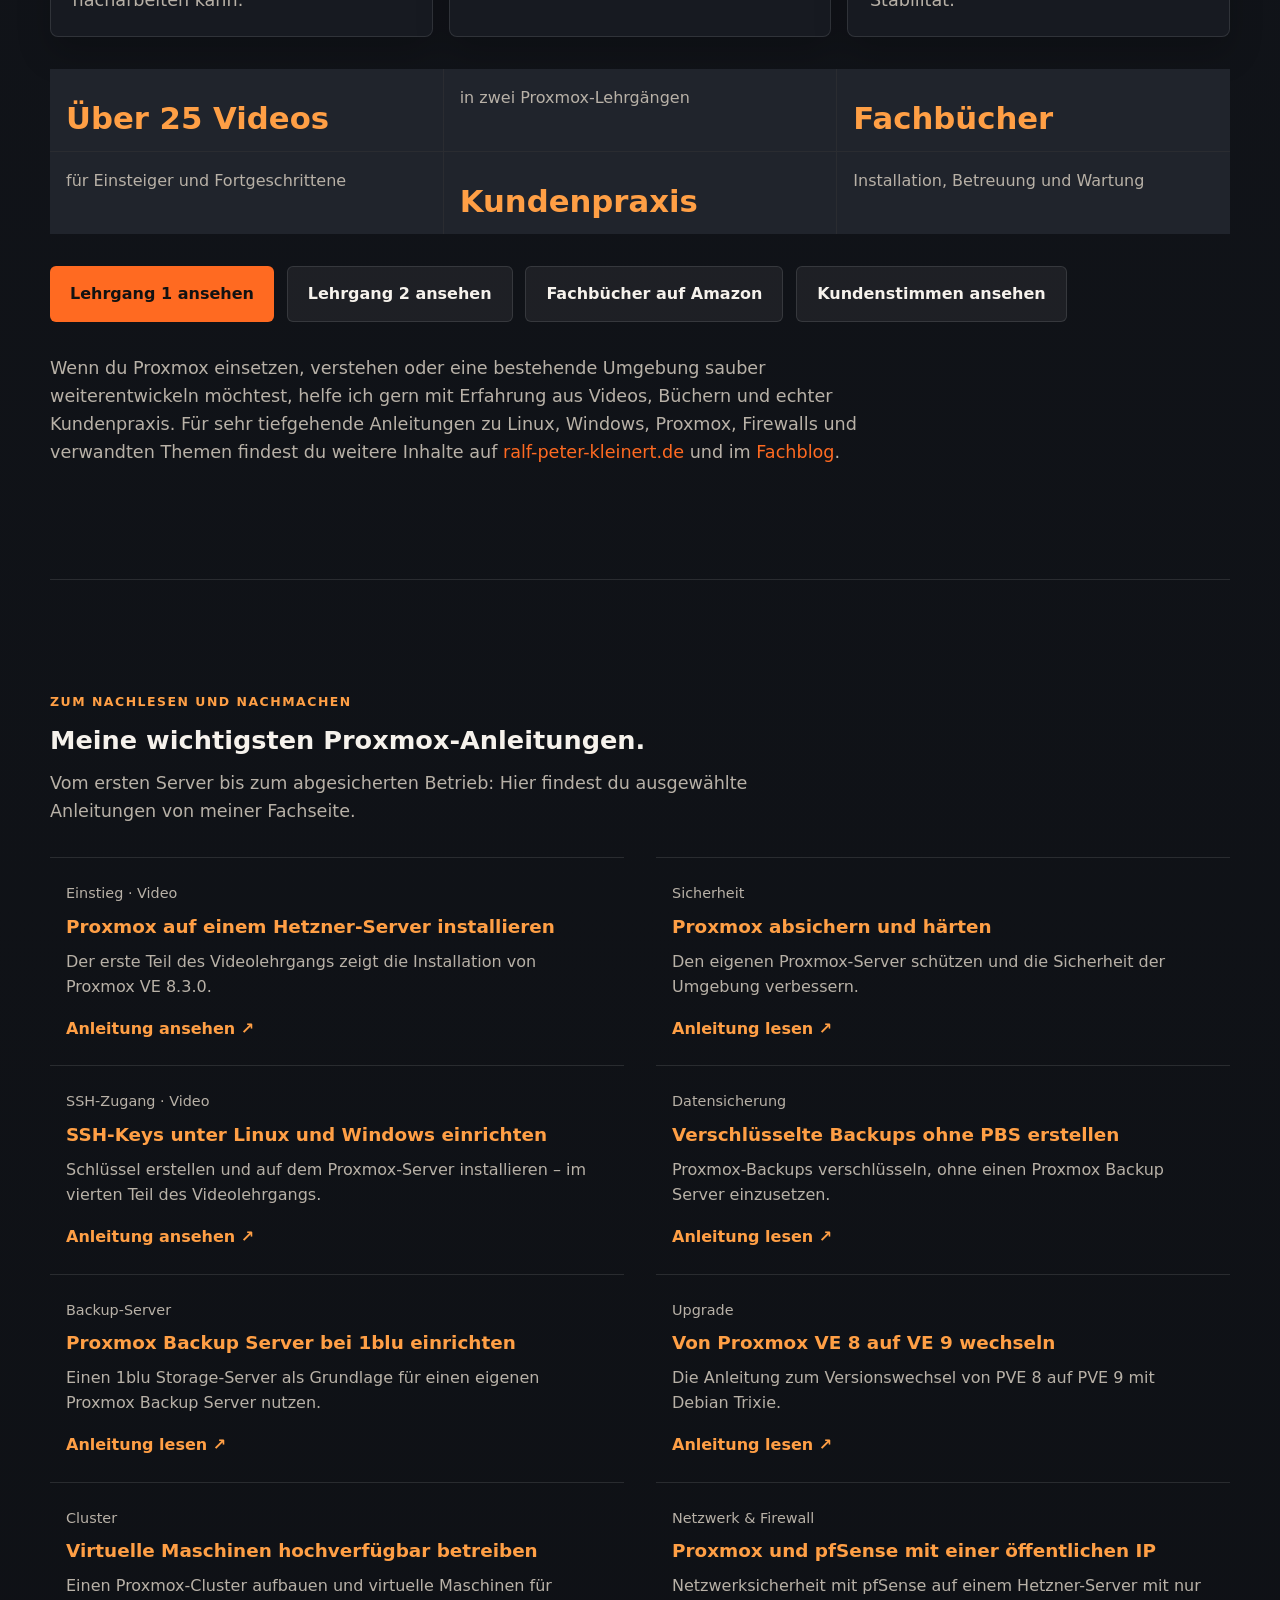
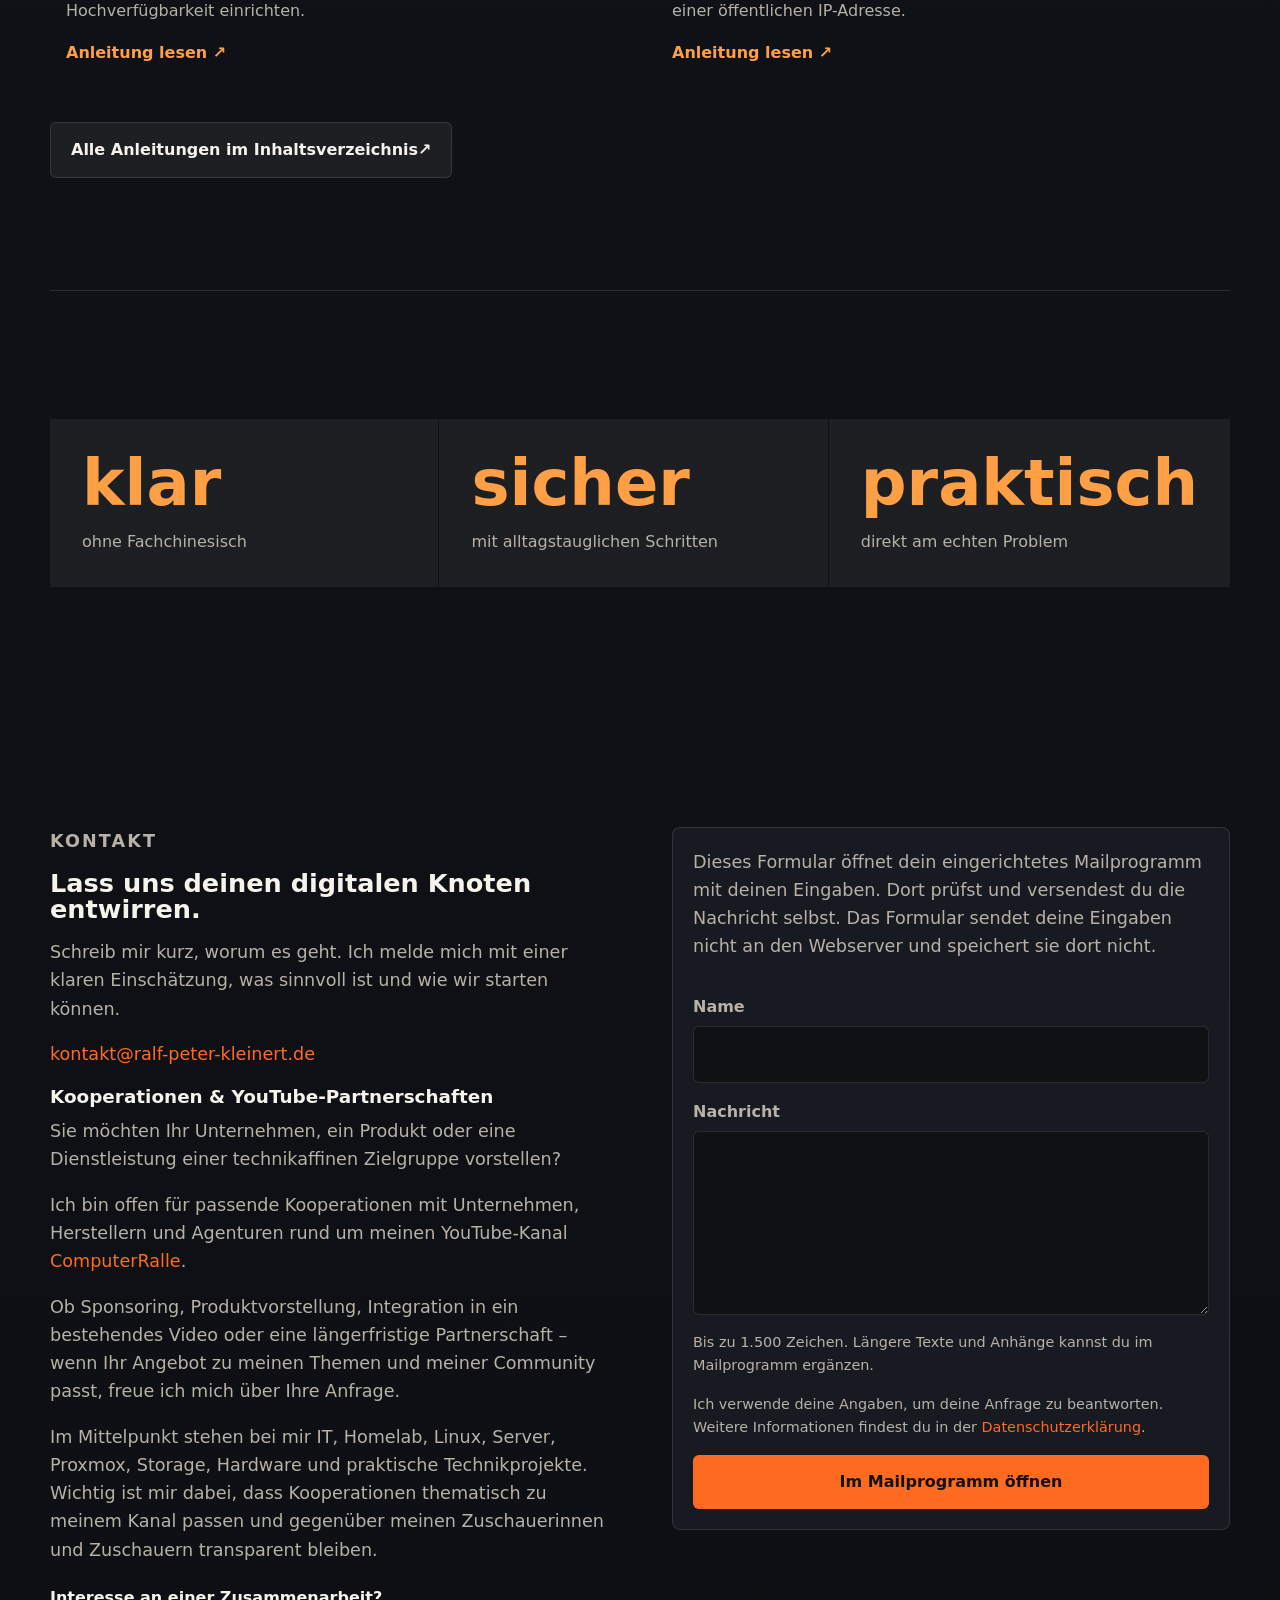
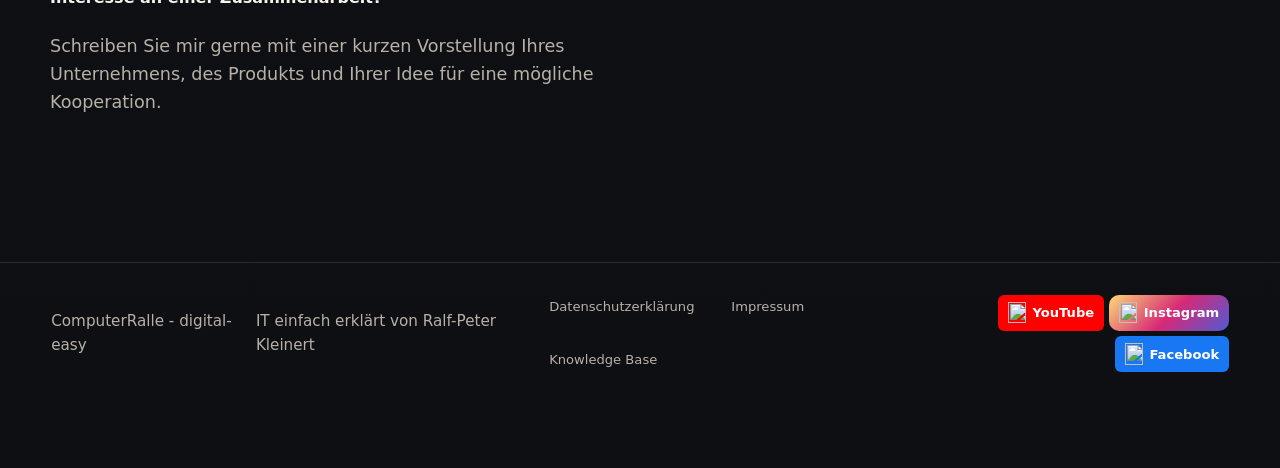
==== commit d134ee1d: "kontakt mail angepasst" ====
--- a/index.html
+++ b/index.html
@@ -299,7 +299,7 @@
           <p class="eyebrow">Kontakt</p>
           <h2>Lass uns deinen digitalen Knoten entwirren.</h2>
           <p>Schreib mir kurz, worum es geht. Ich melde mich mit einer klaren Einschätzung, was sinnvoll ist und wie wir starten können.</p>
-          <p><a class="links contact-link" href="mailto:kontakt@computerralle.de">kontakt@computerralle.de</a></p> 
+          <p><a class="links contact-link" href="mailto:kontakt@ralf-peter-kleinert.de">kontakt@ralf-peter-kleinert.de</a></p> 
 		  <h3>Kooperationen & YouTube-Partnerschaften</h3>
 		  <p>Sie möchten Ihr Unternehmen, ein Produkt oder eine Dienstleistung einer technikaffinen Zielgruppe vorstellen?</p>
 		  <p>Ich bin offen für passende Kooperationen mit Unternehmen, Herstellern und Agenturen rund um meinen YouTube-Kanal <a href="https://www.youtube.com/@ComputerRalle" class="links" target="_blank" rel="noopener" title="ComputerRalle on YouTube">ComputerRalle</a>.</p>
@@ -321,7 +321,7 @@
           <button class="button primary" type="submit">Im Mailprogramm öffnen</button>
           <p id="contact-status" role="status" aria-live="polite" hidden></p>
         </form>
-        <noscript><p>Für die Übernahme der Formularfelder ist JavaScript erforderlich. Bitte schreibe direkt an <a class="links" href="mailto:kontakt@computerralle.de">kontakt@computerralle.de</a>.</p></noscript>
+        <noscript><p>Für die Übernahme der Formularfelder ist JavaScript erforderlich. Bitte schreibe direkt an <a class="links" href="mailto:kontakt@ralf-peter-kleinert.de">kontakt@ralf-peter-kleinert.de</a>.</p></noscript>
       </section>
     </main>
 
@@ -417,7 +417,7 @@
           '', 'Nachricht:',
           contactMessage.value.trim().replace(/\r\n|\r|\n/g, '\r\n'),
         ].join('\r\n');
-        const uri = 'mailto:kontakt@computerralle.de'
+        const uri = 'mailto:kontakt@ralf-peter-kleinert.de'
           + '?subject=' + encodeURIComponent('Kontaktformular computerralle.de')
           + '&body=' + encodeURIComponent(body);
         const status = document.getElementById('contact-status');
@@ -425,7 +425,7 @@
         status.textContent = 'Die Übergabe an dein Mailprogramm wurde angefordert. '
           + 'Die Nachricht wurde noch nicht versendet. Falls sich kein Mailprogramm öffnet '
           + 'oder Text fehlt, kopiere deine Eingaben und schreibe an '
-          + 'kontakt@computerralle.de. Deine Eingaben bleiben hier erhalten.';
+          + 'kontakt@ralf-peter-kleinert.de. Deine Eingaben bleiben hier erhalten.';
         window.location.href = uri;
       });
       contactForm.hidden = false;
